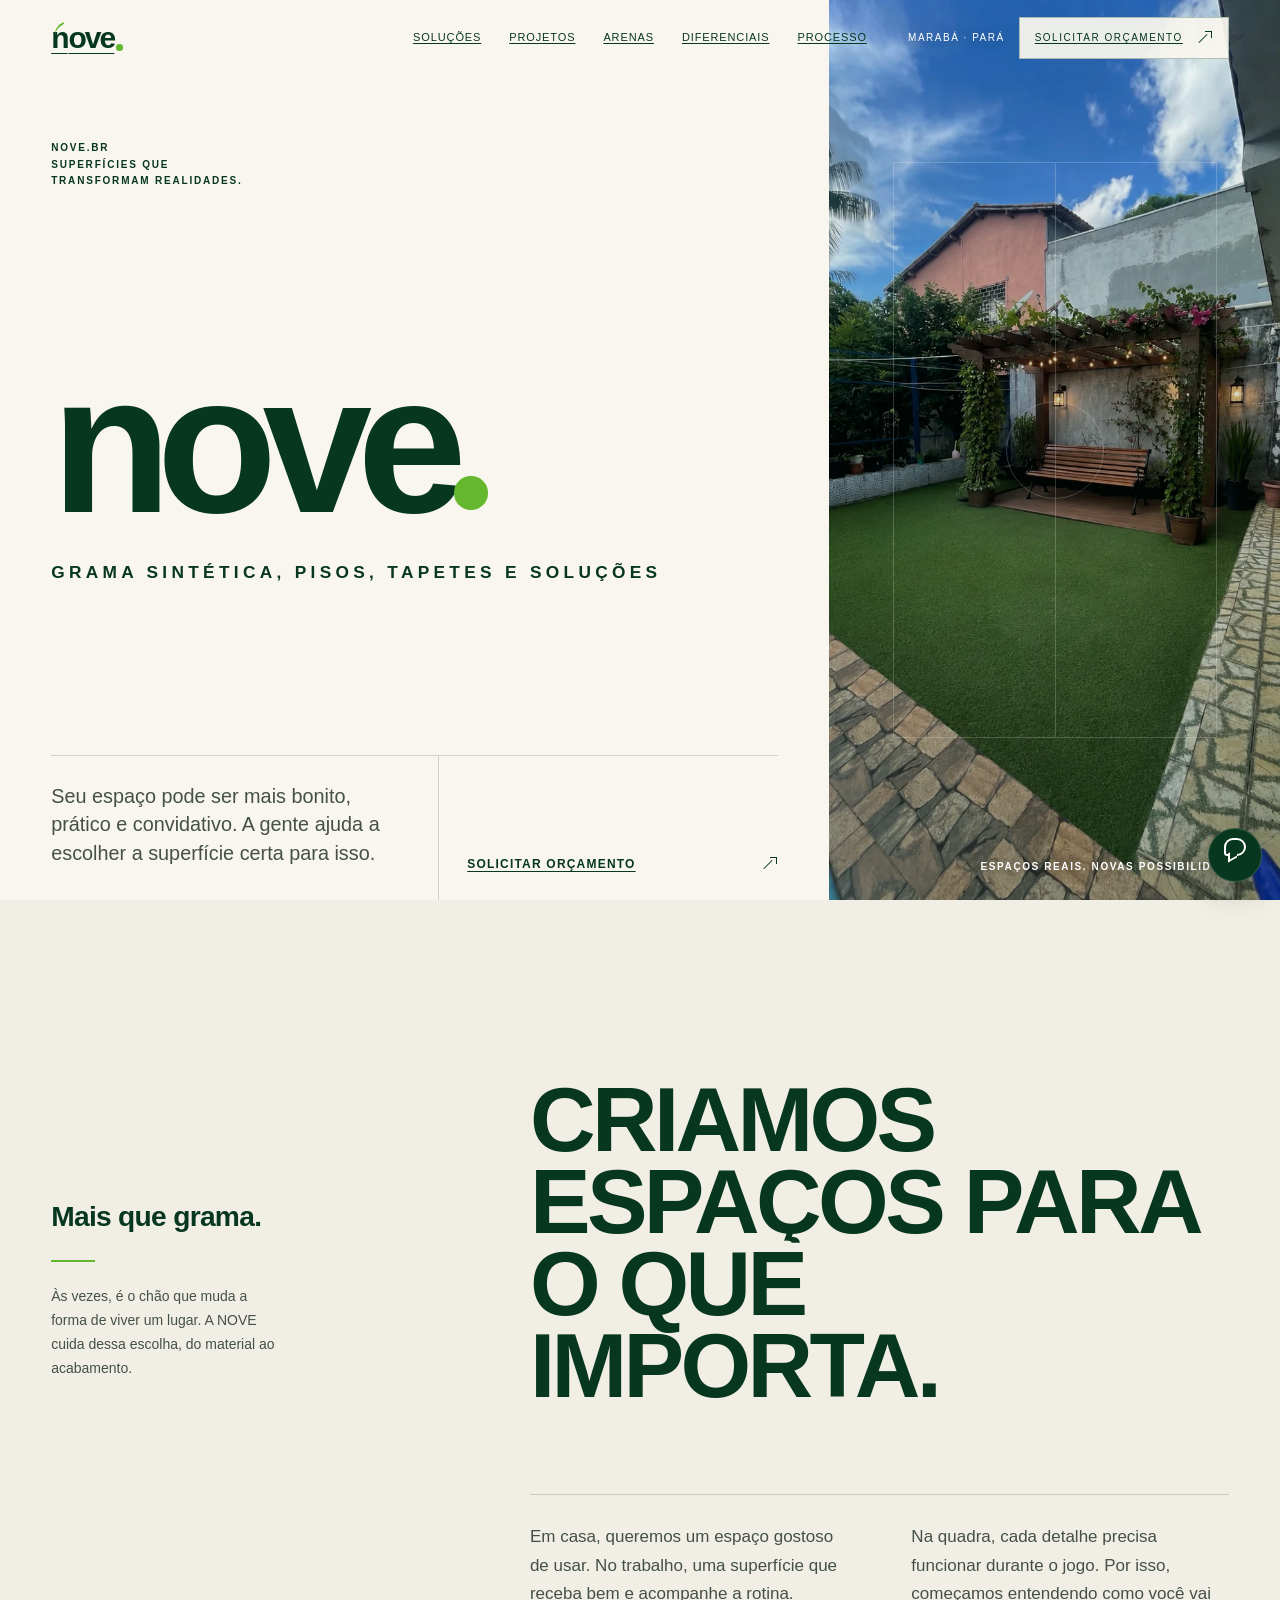
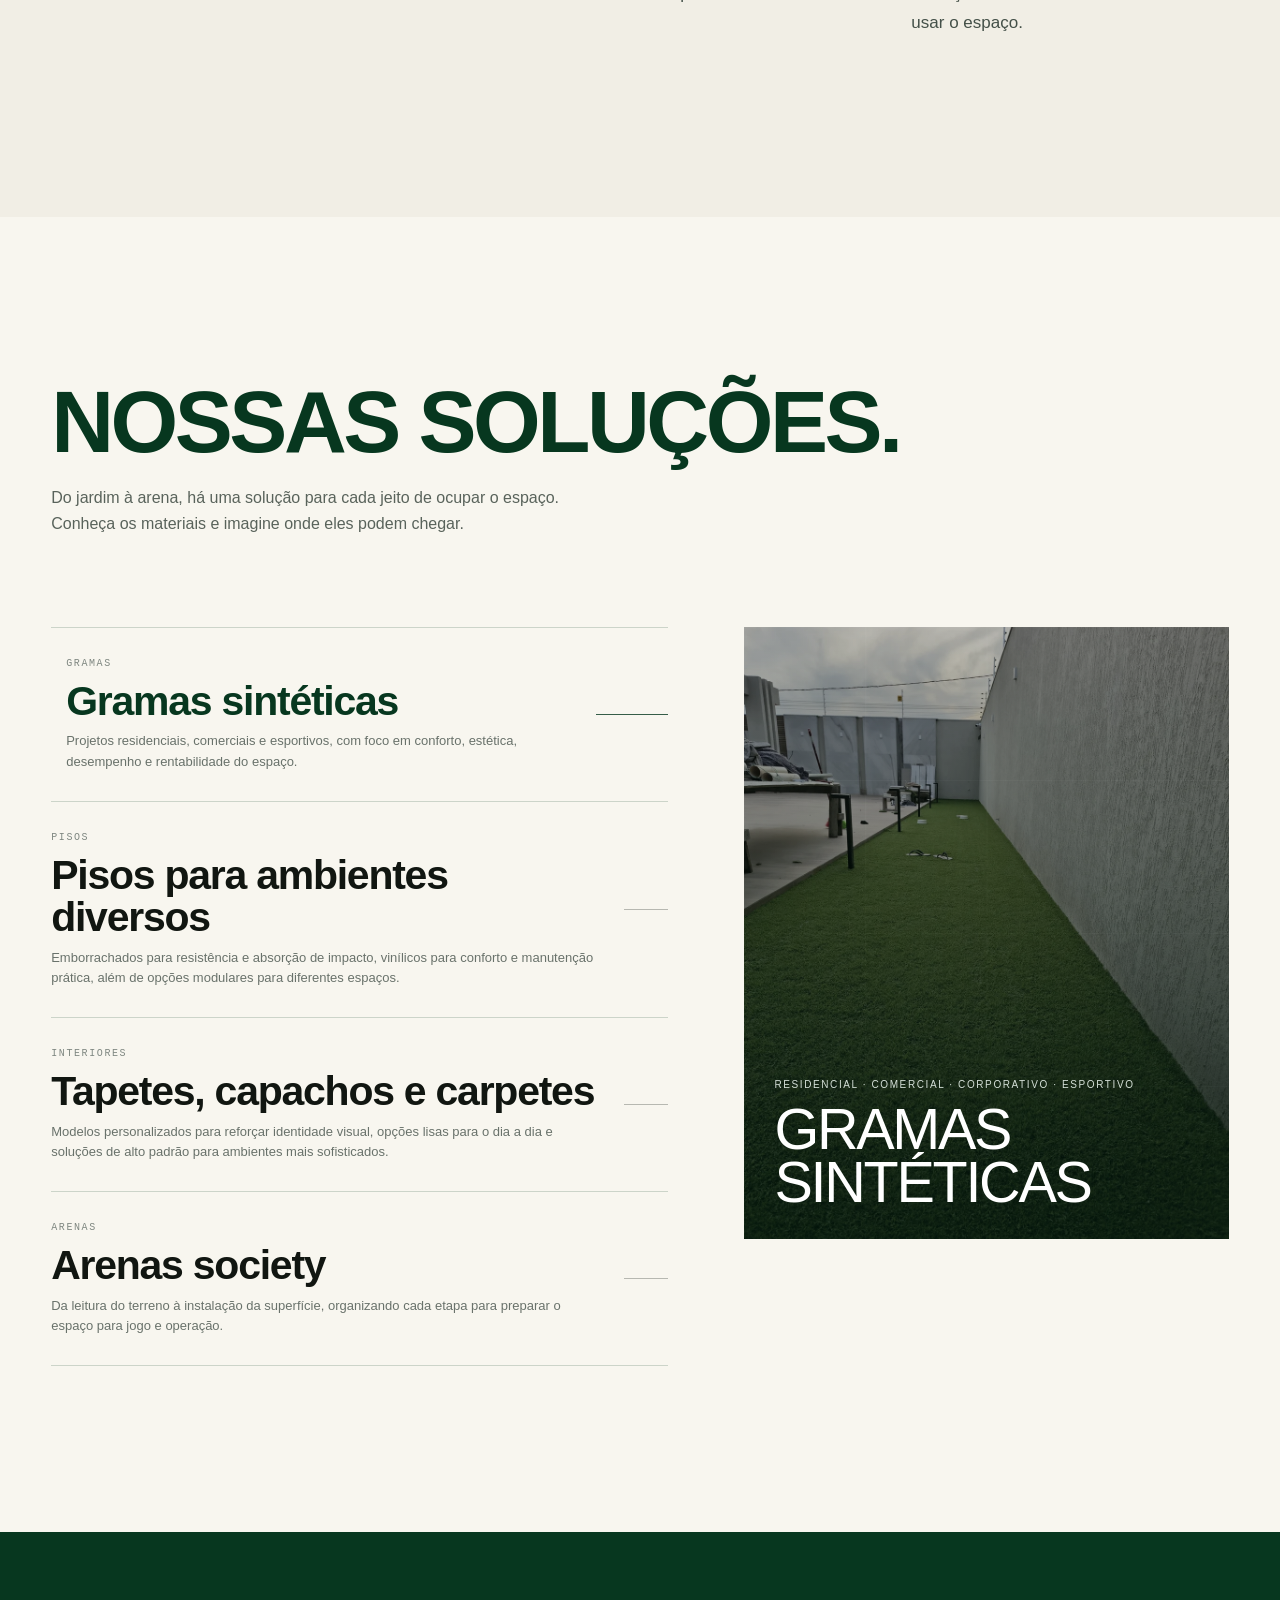
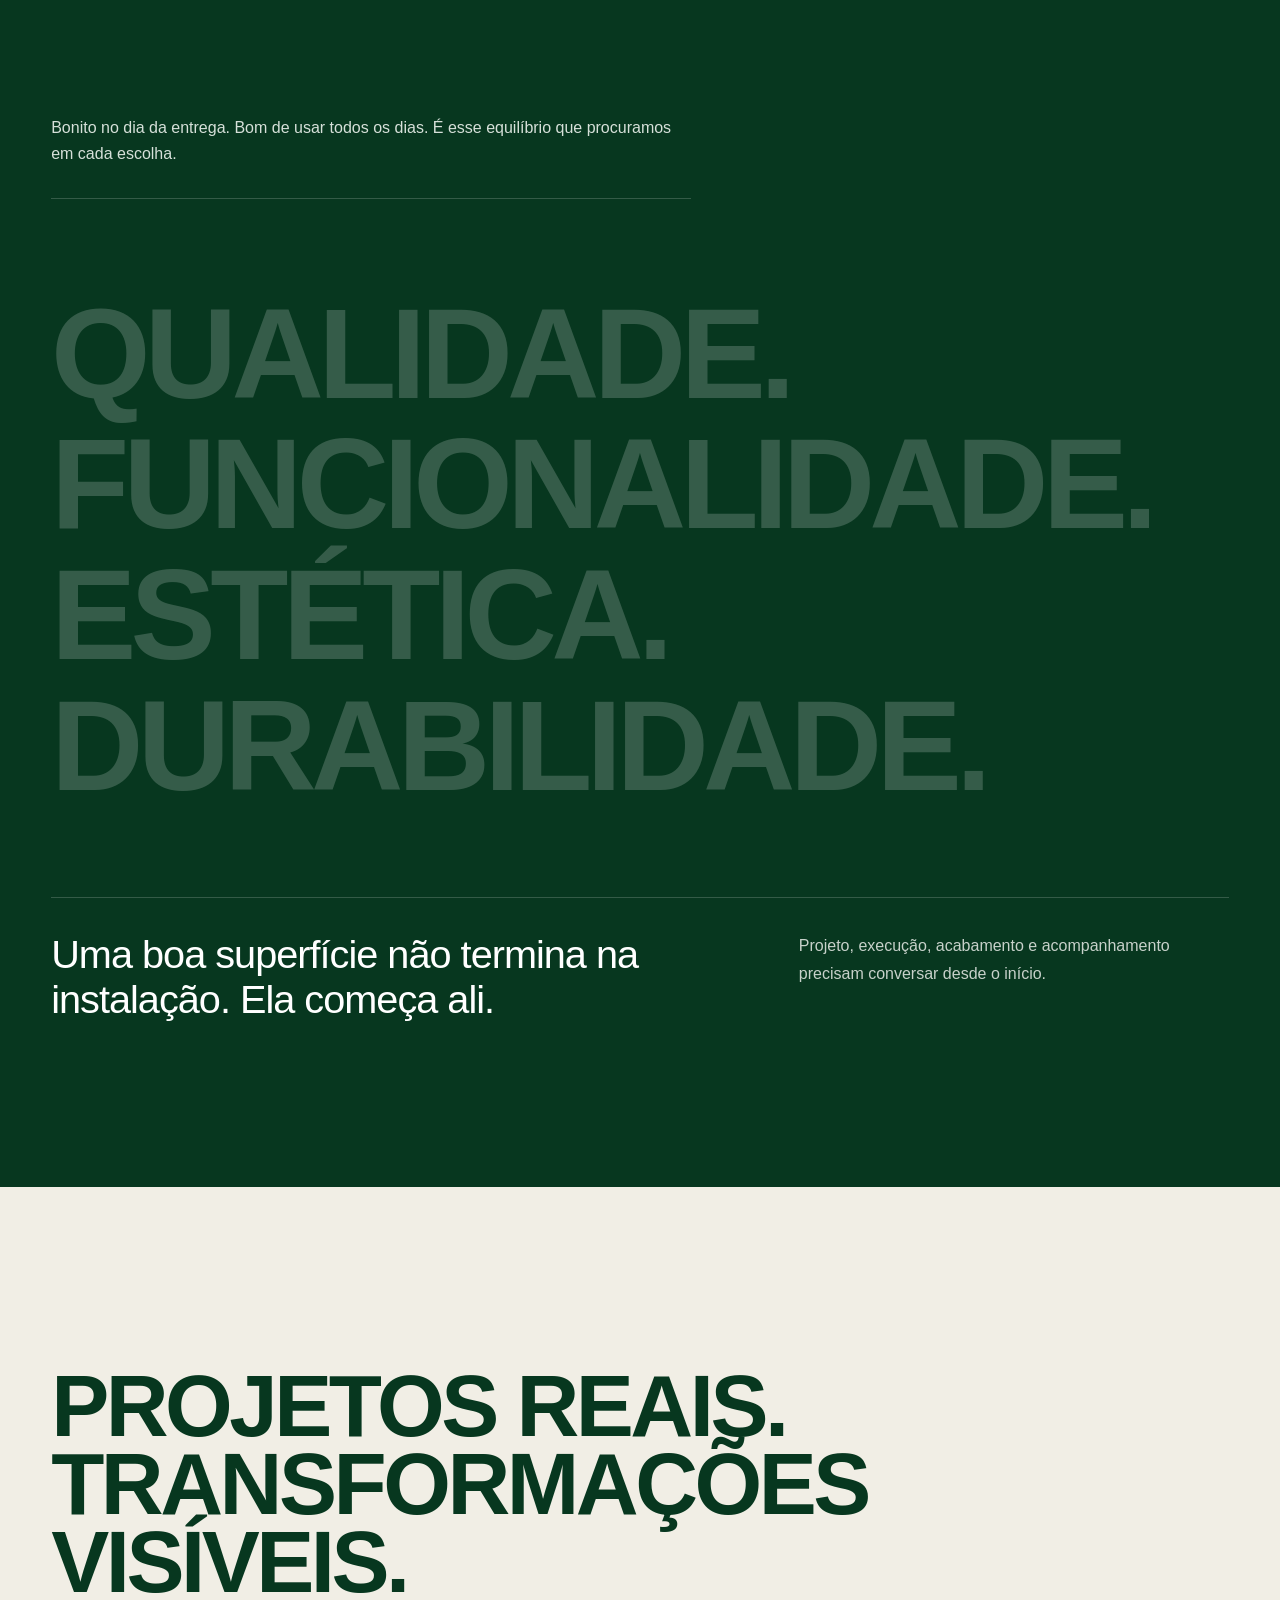
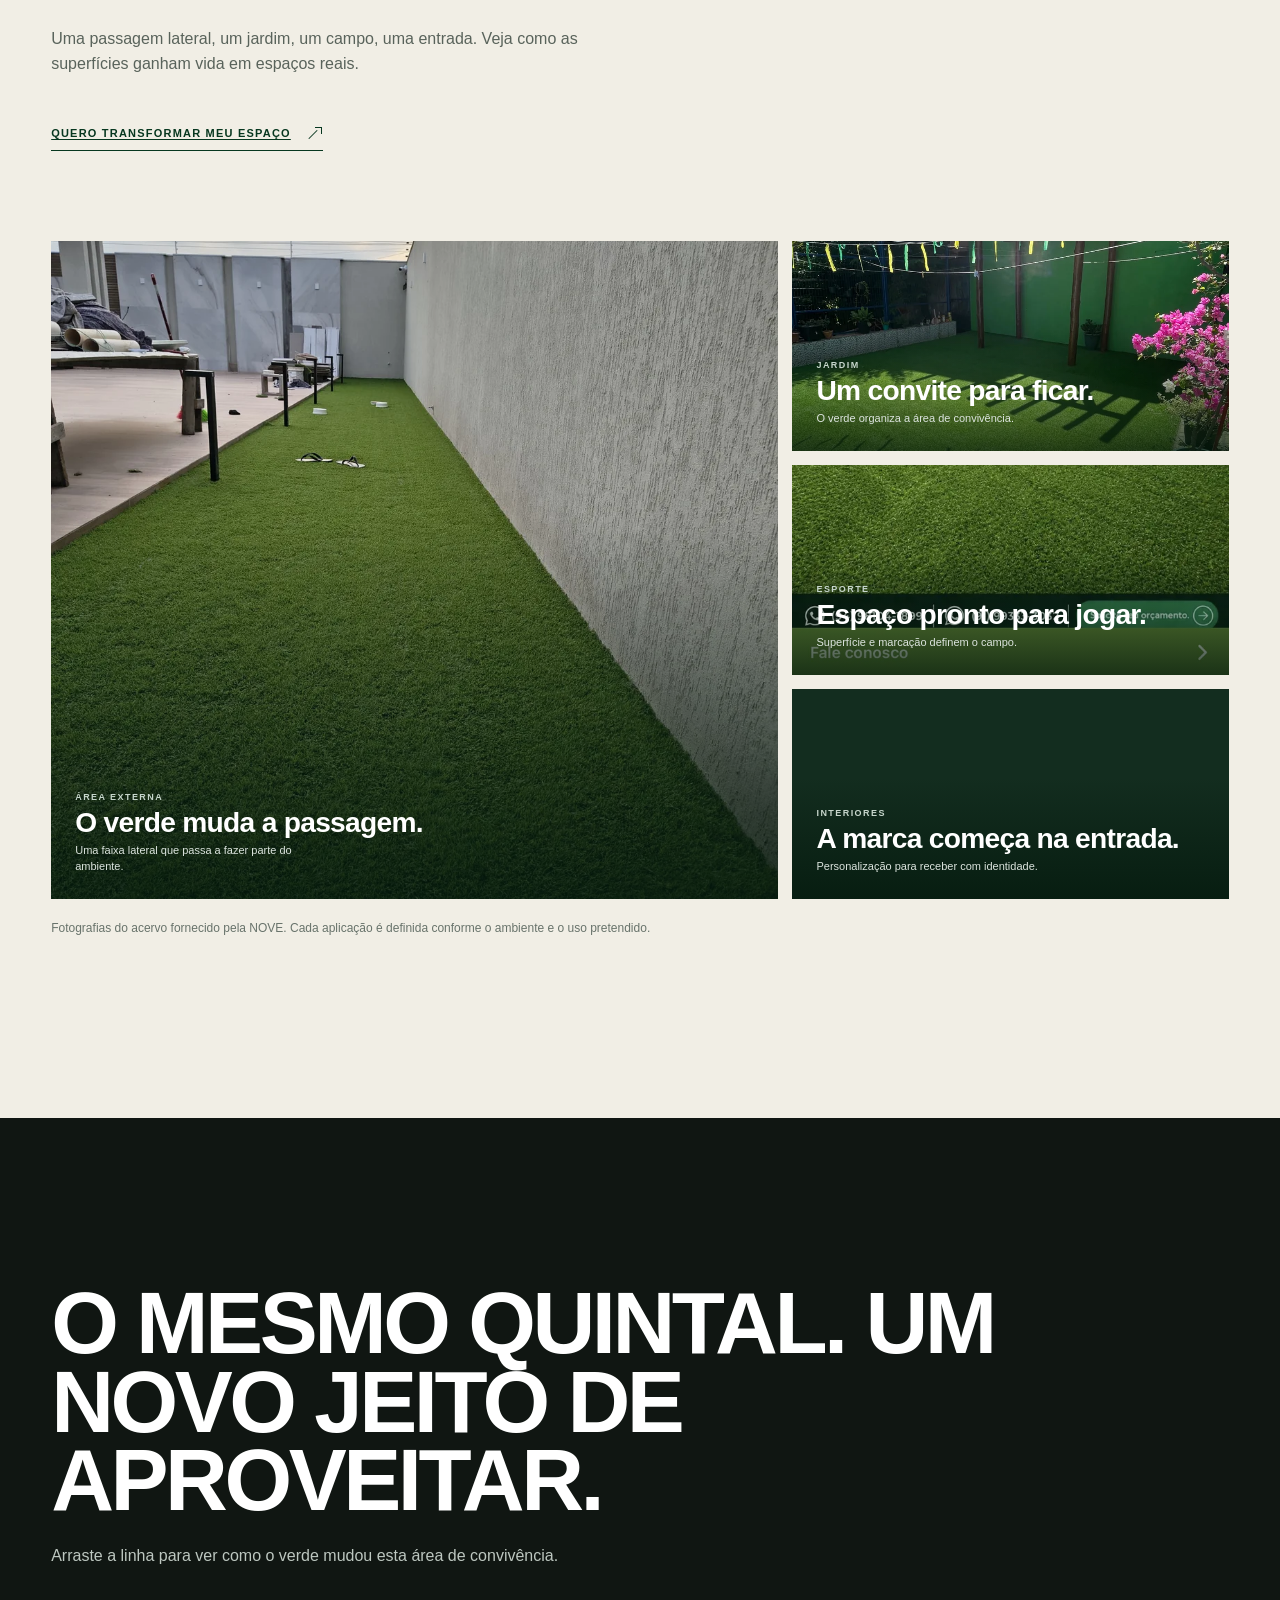
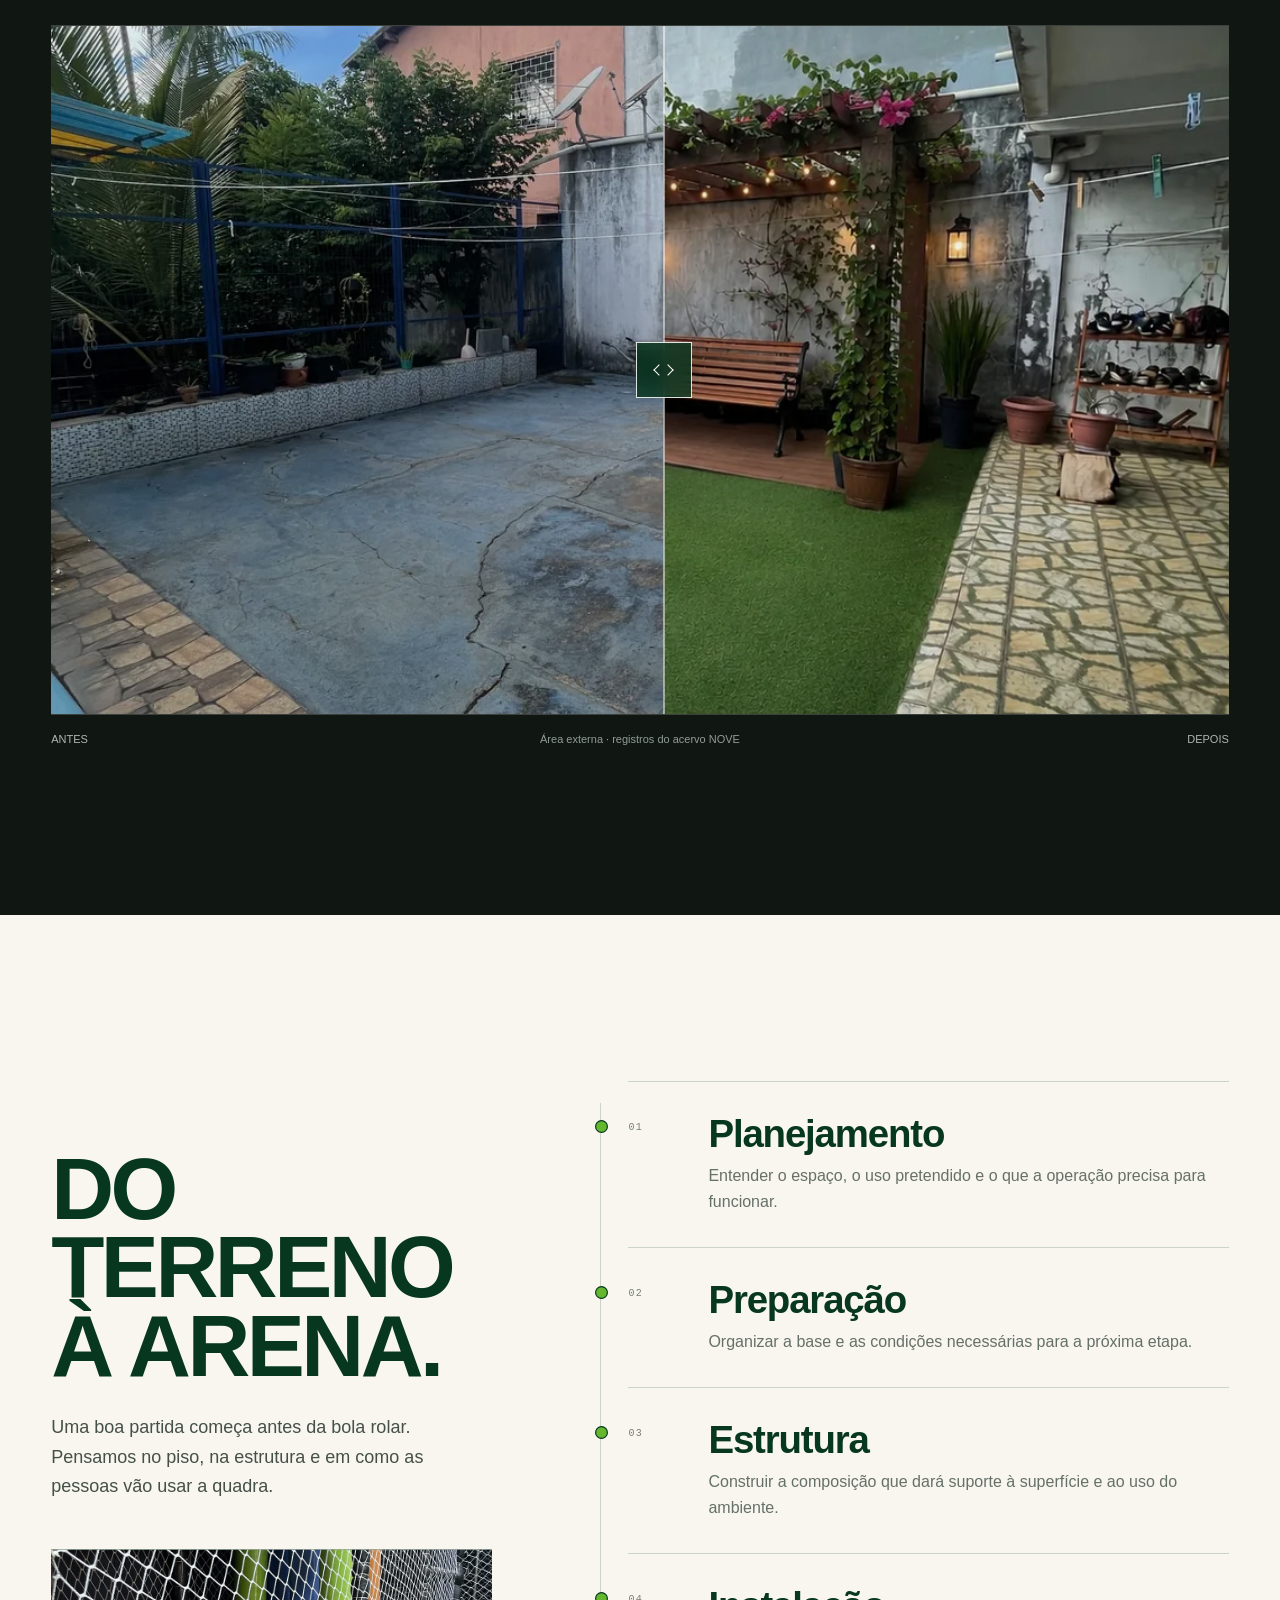
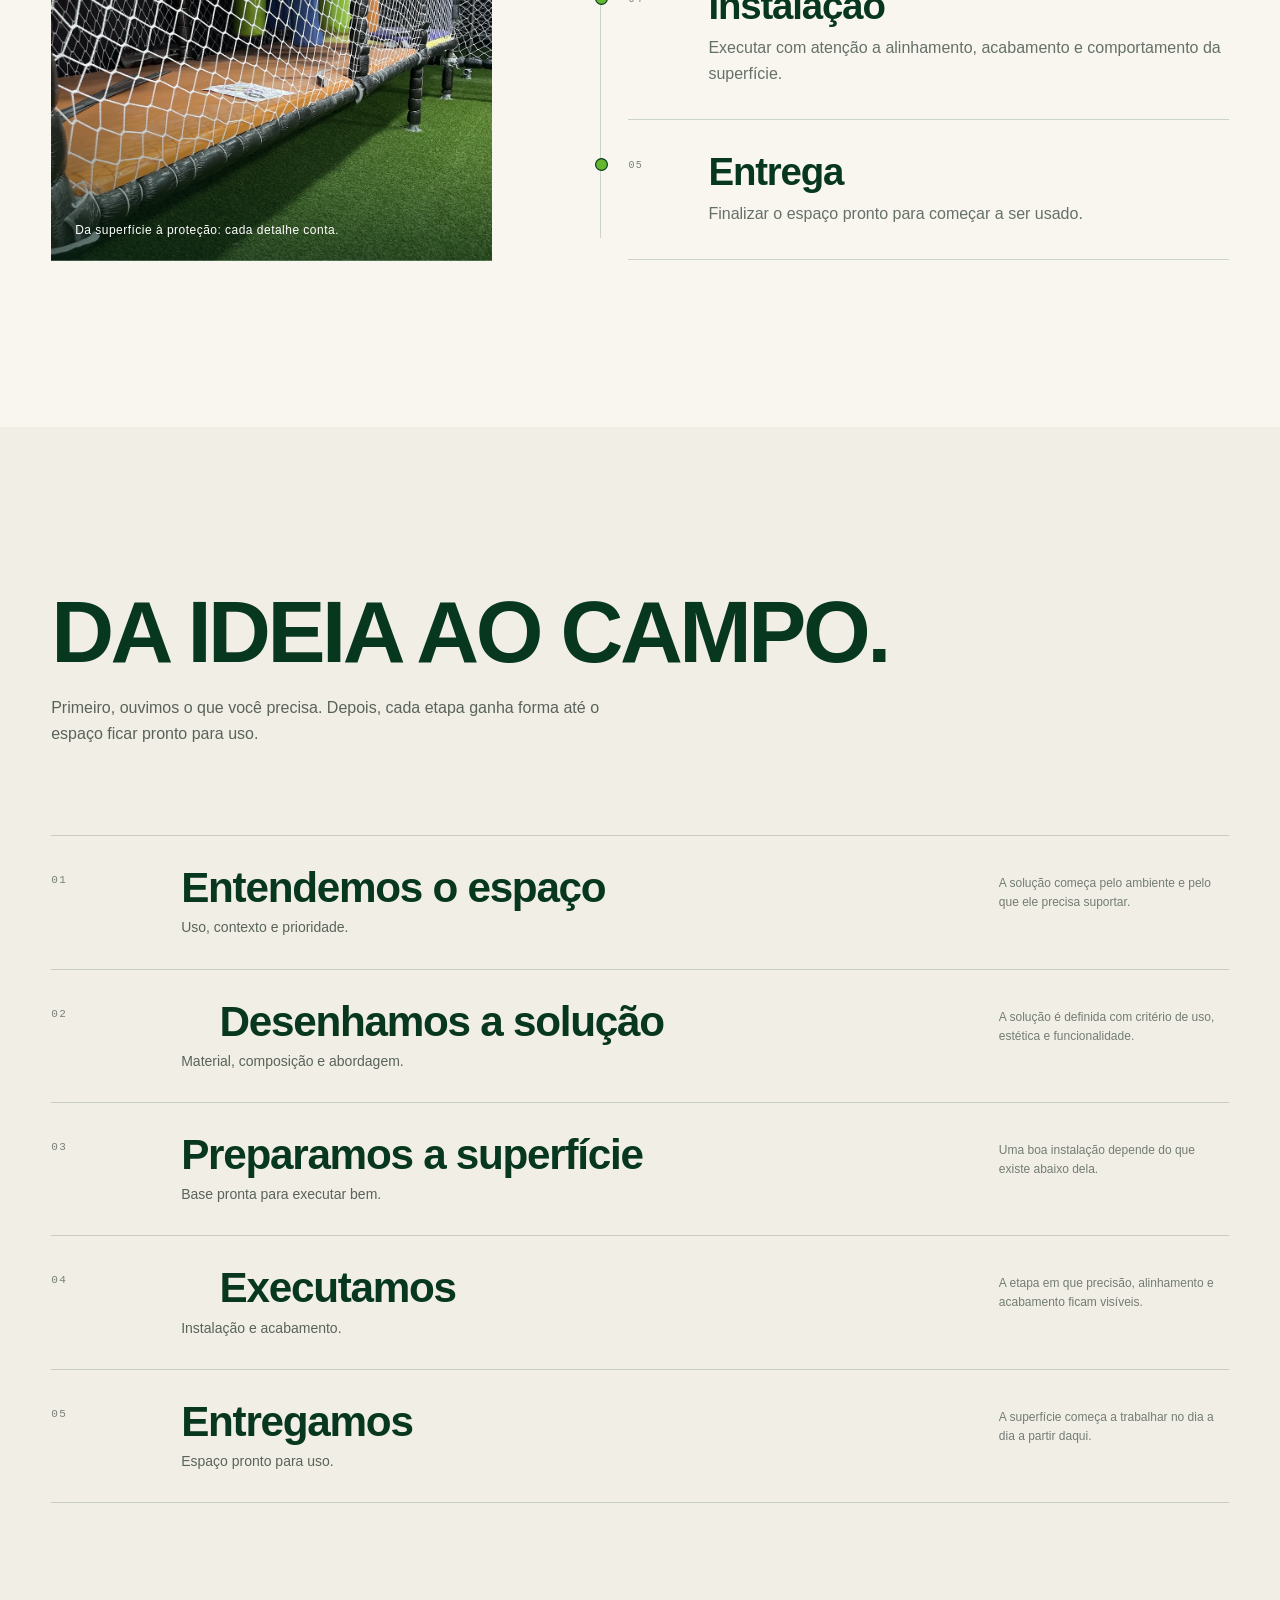
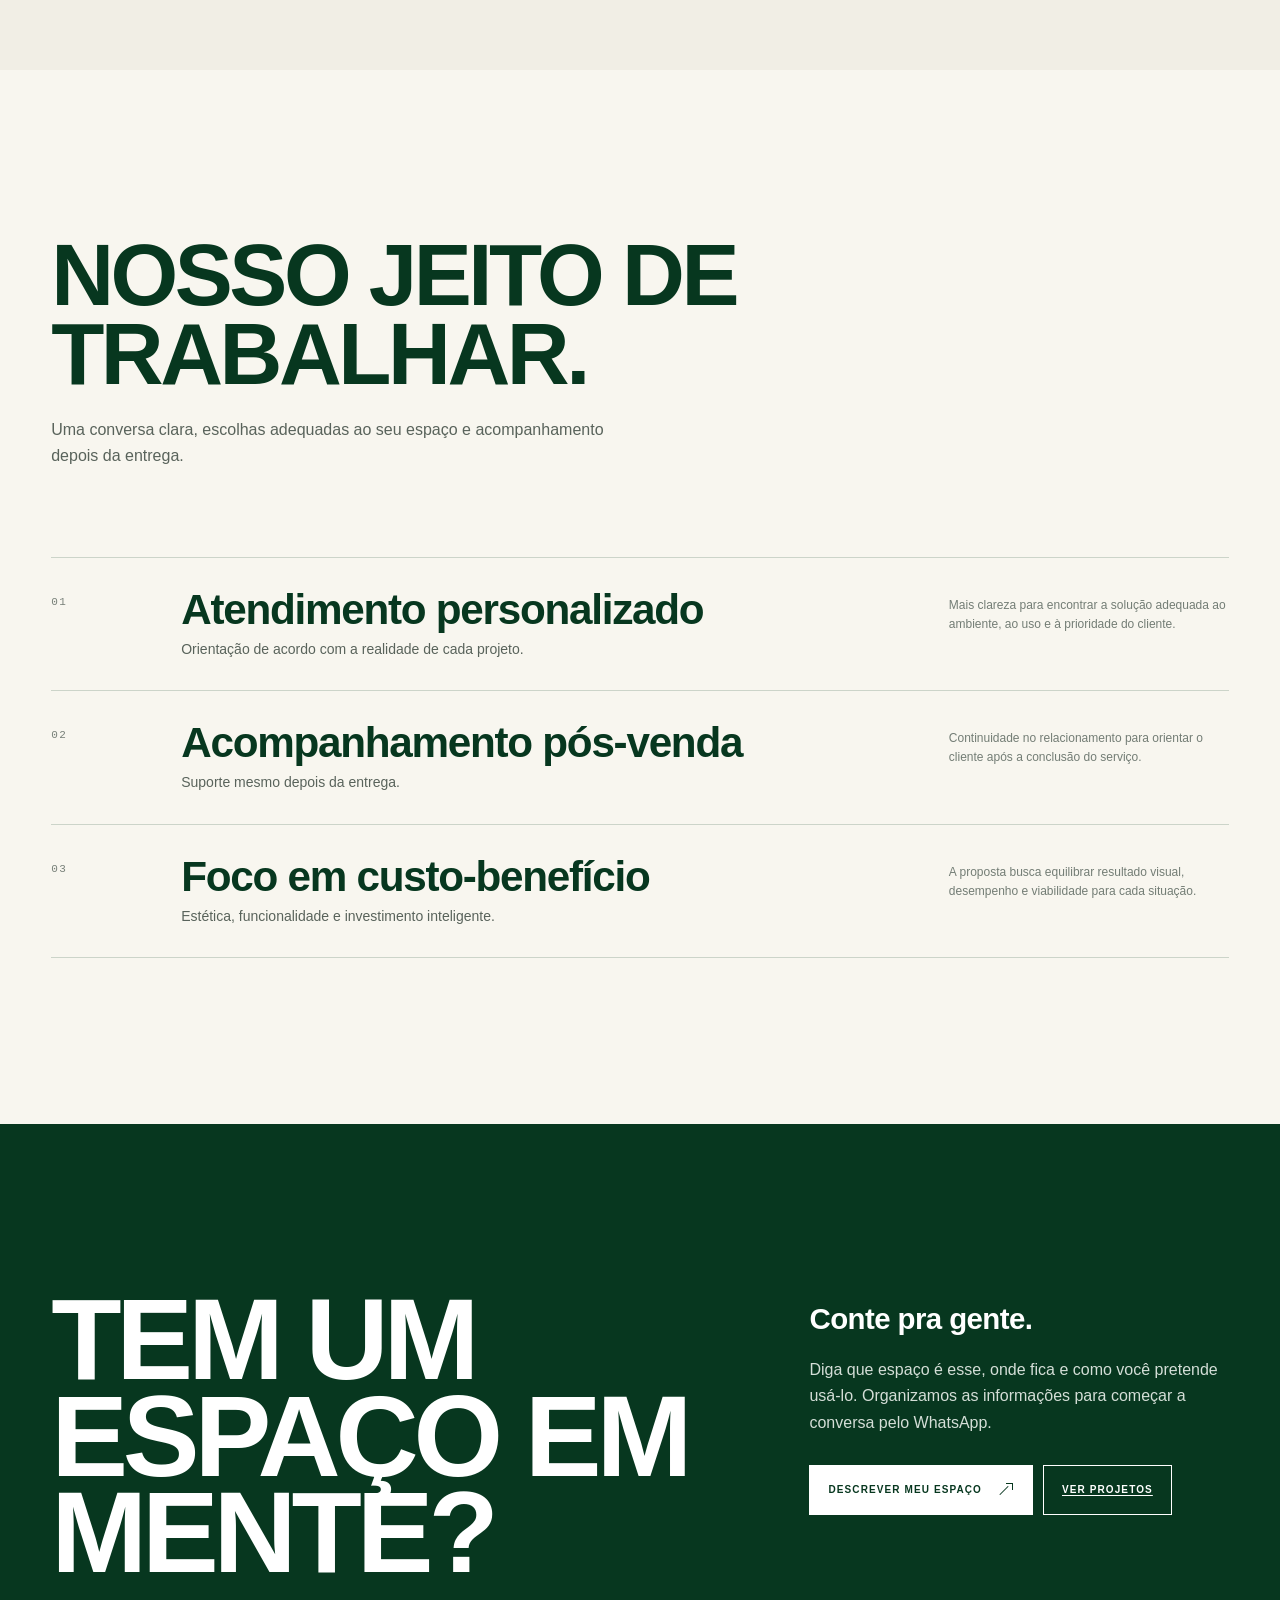
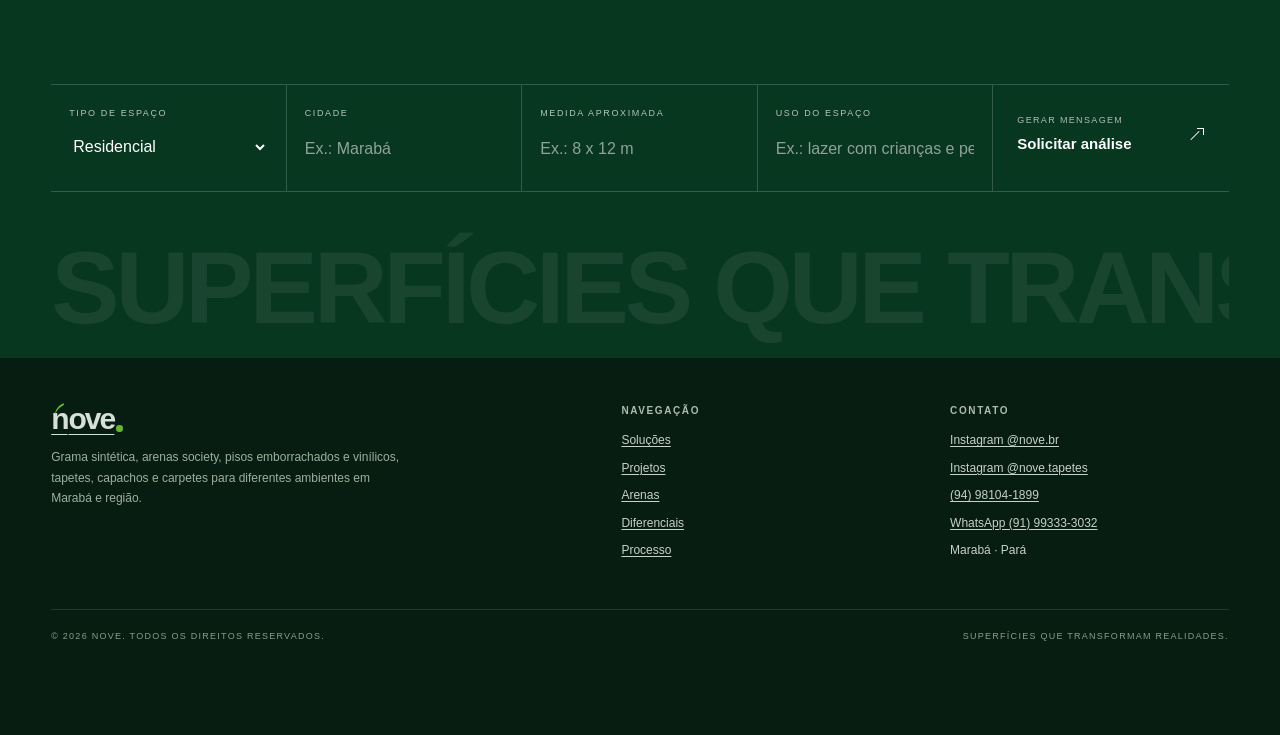
==== index.html @ 5bc2d76e "Tighten mobile NOVE signature and wordmark spacing" ====
<!doctype html>
<html lang="pt-BR">
<head>
  <meta charset="utf-8" />
  <meta name="viewport" content="width=device-width, initial-scale=1" />
  <meta name="theme-color" content="#07371f" />
  <title>NOVE | Grama Sintética, Pisos, Tapetes e Arenas em Marabá</title>
  <meta name="description" content="Grama sintética para projetos residenciais, comerciais e esportivos, pisos emborrachados e vinílicos, tapetes, capachos, carpetes e arenas society em Marabá e região." />
  <meta name="robots" content="index,follow" />
  <link rel="canonical" href="https://novawebstudios14-source.github.io/nove-site-/" />
  <link rel="icon" href="./favicon.svg" type="image/svg+xml" />
  <link rel="preload" as="image" href="assets/new/quintal-depois.webp" fetchpriority="high" />
  <meta property="og:type" content="website" />
  <meta property="og:locale" content="pt_BR" />
  <meta property="og:title" content="NOVE | Superfícies que transformam realidades" />
  <meta property="og:description" content="Grama sintética, pisos, tapetes, capachos, carpetes e arenas society para ambientes residenciais, comerciais, corporativos e esportivos." />
  <meta property="og:url" content="https://novawebstudios14-source.github.io/nove-site-/" />
  <meta property="og:image" content="https://novawebstudios14-source.github.io/nove-site-/assets/new/quintal-depois.webp" />
  <meta name="twitter:card" content="summary_large_image" />
  <link rel="stylesheet" href="styles/site-1.css" />
  <link rel="stylesheet" href="styles/site-2.css" />
  <link rel="stylesheet" href="styles/site-3.css" />
  <link rel="stylesheet" href="styles/site-4.css" />
  <link rel="stylesheet" href="styles/site-5.css" />
  <link rel="stylesheet" href="styles/site-6.css?v=mobile-brand-4" />
  <link rel="stylesheet" href="styles/site-loader.css" />
  <style>
    /* Critical mobile hero: preserve the NOVE introduction above the photograph. */
    @media (max-width:820px) {
      .site-header:not(.menu-active){background:#f8f6ef;border-bottom:1px solid rgba(7,55,31,.18)}
      .hero{display:flex;flex-direction:column}
      .hero-copy{display:contents}
      .hero-signature{display:block;order:0;margin:92px 20px 0}
      .hero-main{position:static;order:1;align-self:stretch;width:auto;height:auto;margin:0;padding:24px 20px 28px;overflow:visible;clip-path:none;white-space:normal}
      .hero-image{order:2;margin-top:0;height:72svh;min-height:460px}
      .hero-field{display:none}
      .hero-bottom{order:3;display:grid;grid-template-columns:1fr;padding:22px 20px 0;background:#f8f6ef}
    }
  </style>
  <script>document.documentElement.classList.add('has-js');</script>
</head>
<body>
<div class="site-loader" id="siteLoader" role="status" aria-label="Carregando o site da NOVE" aria-live="polite">
  <video id="siteLoaderVideo" autoplay muted playsinline preload="auto" aria-hidden="true">
    <source src="assets/nove-logo-reveal.mp4" type="video/mp4" />
  </video>
</div>
<a class="skip" href="#conteudo">Pular para o conteúdo</a>
<div class="header-sentinel" id="headerSentinel" aria-hidden="true"></div>

<header class="site-header" id="siteHeader">
  <div class="wrap header-inner">
    <a href="#inicio" class="wordmark" aria-label="NOVE, início"><span class="n">n</span>ove<span class="dot"></span></a>
    <nav class="nav-links" aria-label="Navegação principal">
      <a href="#solucoes">Soluções</a>
      <a href="#projetos">Projetos</a>
      <a href="#arenas">Arenas</a>
      <a href="#diferenciais">Diferenciais</a>
      <a href="#processo">Processo</a>
    </nav>
    <div class="header-meta">
      <span class="loc">Marabá · Pará</span>
      <a class="header-quote" href="#contato">Solicitar orçamento <span class="arrow-mark" aria-hidden="true"></span></a>
    </div>
    <button class="menu-btn" id="menuBtn" aria-label="Abrir menu" aria-expanded="false" aria-controls="mobileMenu"><span></span></button>
  </div>
</header>

<div class="mobile-menu" id="mobileMenu" aria-hidden="true">
  <nav aria-label="Navegação mobile">
    <a href="#solucoes">Soluções</a>
    <a href="#projetos">Projetos</a>
    <a href="#arenas">Arenas</a>
    <a href="#diferenciais">Diferenciais</a>
    <a href="#processo">Processo</a>
    <a href="#contato">Orçamento</a>
  </nav>
  <div class="mobile-meta"><span>NOVE.BR</span><span>Marabá · PA</span></div>
</div>

<main id="conteudo">
  <section class="hero" id="inicio" aria-labelledby="heroTitle">
    <div class="hero-copy">
      <div class="hero-signature caps">NOVE.BR<br>Superfícies que transformam realidades.</div>
      <div class="hero-main">
        <h1 class="hero-brand" id="heroTitle" aria-label="Nove">nove<span class="dot"></span></h1>
        <div class="hero-subbrand">Grama sintética, pisos, tapetes e soluções</div>
      </div>
      <div class="hero-bottom">
        <div class="hero-statement">Seu espaço pode ser mais bonito, prático e convidativo. A gente ajuda a escolher a superfície certa para isso.</div>
        <a class="hero-cta" href="#contato"><strong>Solicitar orçamento</strong><span class="arrow-mark" aria-hidden="true"></span></a>
      </div>
    </div>
    <div class="hero-image" aria-label="Área externa com grama sintética">
      <img src="assets/new/quintal-depois.webp" alt="Área externa com grama sintética, pergolado e banco" width="1050" height="1400" fetchpriority="high" decoding="async" />
      <div class="hero-field" aria-hidden="true"></div>
      <span class="hero-photo-note">Espaços reais. Novas possibilidades.</span>
    </div>
  </section>

  <section class="intro" id="sobre" aria-labelledby="introTitle">
    <div class="wrap intro-grid">
      <aside class="intro-aside">
        <h2>Mais que grama.</h2>
        <div class="rule" aria-hidden="true"></div>
        <p>Às vezes, é o chão que muda a forma de viver um lugar. A NOVE cuida dessa escolha, do material ao acabamento.</p>
      </aside>
      <div>
        <h2 class="intro-title" id="introTitle"><span>CRIAMOS</span><span>ESPAÇOS PARA</span><span>O QUE IMPORTA.</span></h2>
        <div class="intro-body">
          <p>Em casa, queremos um espaço gostoso de usar. No trabalho, uma superfície que receba bem e acompanhe a rotina.</p>
          <p>Na quadra, cada detalhe precisa funcionar durante o jogo. Por isso, começamos entendendo como você vai usar o espaço.</p>
        </div>
      </div>
    </div>
  </section>

  <section class="solutions" id="solucoes" aria-labelledby="solucoesTitle">
    <div class="wrap">
      <div class="solutions-header">
        <h2 class="display" id="solucoesTitle">NOSSAS SOLUÇÕES.</h2>
        <p class="section-intro">Do jardim à arena, há uma solução para cada jeito de ocupar o espaço. Conheça os materiais e imagine onde eles podem chegar.</p>
      </div>

      <div class="solutions-shell">
        <div class="solutions-list" role="tablist" aria-label="Soluções NOVE" aria-orientation="vertical">
          <button class="solution-row" role="tab" id="tab-grama" aria-selected="true" aria-controls="solutionPanel" data-title="GRAMAS SINTÉTICAS" data-label="Residencial · comercial · corporativo · esportivo" data-src="assets/new/corredor-final.webp" data-alt="Corredor residencial com grama sintética instalada">
            <span><span class="index mono">GRAMAS</span><h3>Gramas sintéticas</h3><p>Projetos residenciais, comerciais e esportivos, com foco em conforto, estética, desempenho e rentabilidade do espaço.</p></span><span class="row-line" aria-hidden="true"></span>
          </button>
          <button class="solution-row" role="tab" id="tab-pisos" aria-selected="false" aria-controls="solutionPanel" data-title="PISOS PARA AMBIENTES DIVERSOS" data-label="Emborrachados · vinílicos · modulares" data-src="assets/new/piso-colorido.webp" data-alt="Piso modular colorido com composição de letras">
            <span><span class="index mono">PISOS</span><h3>Pisos para ambientes diversos</h3><p>Emborrachados para resistência e absorção de impacto, vinílicos para conforto e manutenção prática, além de opções modulares para diferentes espaços.</p></span><span class="row-line" aria-hidden="true"></span>
          </button>
          <button class="solution-row" role="tab" id="tab-tapetes" aria-selected="false" aria-controls="solutionPanel" data-title="TAPETES, CAPACHOS E CARPETES" data-label="Personalizados · lisos · alto padrão" data-src="assets/new/tapete-personalizado.webp" data-alt="Tapete personalizado roxo com marca aplicada">
            <span><span class="index mono">INTERIORES</span><h3>Tapetes, capachos e carpetes</h3><p>Modelos personalizados para reforçar identidade visual, opções lisas para o dia a dia e soluções de alto padrão para ambientes mais sofisticados.</p></span><span class="row-line" aria-hidden="true"></span>
          </button>
          <button class="solution-row" role="tab" id="tab-arena" aria-selected="false" aria-controls="solutionPanel" data-title="ARENAS SOCIETY" data-label="Planejamento · preparação · estrutura · instalação" data-src="assets/new/quadra-final.webp" data-alt="Campo society com grama sintética e linhas brancas">
            <span><span class="index mono">ARENAS</span><h3>Arenas society</h3><p>Da leitura do terreno à instalação da superfície, organizando cada etapa para preparar o espaço para jogo e operação.</p></span><span class="row-line" aria-hidden="true"></span>
          </button>
        </div>

        <div class="solution-visual" id="solutionPanel" role="tabpanel" aria-labelledby="tab-grama">
          <img id="svImage" src="assets/new/corredor-final.webp" alt="Corredor residencial com grama sintética instalada" width="1050" height="1400" loading="lazy" decoding="async" />
          <div class="sv-grid" aria-hidden="true"></div>
          <div class="sv-content"><div class="sv-label" id="svLabel">Residencial · comercial · corporativo · esportivo</div><div class="sv-title" id="svTitle">GRAMAS SINTÉTICAS</div></div>
        </div>
      </div>
    </div>
  </section>

  <section class="manifesto" aria-label="Princípios da NOVE">
    <div class="wrap">
      <p class="manifesto-intro">Bonito no dia da entrega. Bom de usar todos os dias. É esse equilíbrio que procuramos em cada escolha.</p>
      <div class="manifesto-word">QUALIDADE.</div>
      <div class="manifesto-word">FUNCIONALIDADE.</div>
      <div class="manifesto-word">ESTÉTICA.</div>
      <div class="manifesto-word">DURABILIDADE.</div>
      <div class="manifesto-end"><div class="manifesto-quote">Uma boa superfície não termina na instalação. Ela começa ali.</div><p>Projeto, execução, acabamento e acompanhamento precisam conversar desde o início.</p></div>
    </div>
  </section>

  <section class="projects" id="projetos" aria-labelledby="projetosTitle">
    <div class="wrap">
      <div class="projects-header">
        <h2 class="display" id="projetosTitle">PROJETOS REAIS. TRANSFORMAÇÕES VISÍVEIS.</h2>
        <p class="section-intro">Uma passagem lateral, um jardim, um campo, uma entrada. Veja como as superfícies ganham vida em espaços reais.</p>
        <a class="project-action" href="#contato">Quero transformar meu espaço <span class="arrow-mark" aria-hidden="true"></span></a>
      </div>

      <div class="projects-stage real-projects" aria-label="Projetos reais executados pela NOVE">
        <figure class="project-media project-card main">
          <img src="assets/new/corredor-final.webp" alt="Corredor residencial com grama sintética ao lado de piso claro" width="1050" height="1400" loading="lazy" decoding="async">
          <figcaption class="project-caption"><span>Área externa</span><strong>O verde muda a passagem.</strong><small>Uma faixa lateral que passa a fazer parte do ambiente.</small></figcaption>
        </figure>
        <figure class="project-media project-card">
          <img src="assets/new/jardim-pergolado.webp" alt="Jardim com grama sintética, flores e sombra de pergolado" width="787" height="1400" loading="lazy" decoding="async">
          <figcaption class="project-caption"><span>Jardim</span><strong>Um convite para ficar.</strong><small>O verde organiza a área de convivência.</small></figcaption>
        </figure>
        <figure class="project-media project-card">
          <img src="assets/new/quadra-final.webp" alt="Campo society com grama sintética e marcação branca" width="647" height="1400" loading="lazy" decoding="async">
          <figcaption class="project-caption"><span>Esporte</span><strong>Espaço pronto para jogar.</strong><small>Superfície e marcação definem o campo.</small></figcaption>
        </figure>
        <figure class="project-media project-card">
          <img src="assets/new/tapete-personalizado.webp" alt="Tapete roxo personalizado com marca aplicada" width="1800" height="1350" loading="lazy" decoding="async">
          <figcaption class="project-caption"><span>Interiores</span><strong>A marca começa na entrada.</strong><small>Personalização para receber com identidade.</small></figcaption>
        </figure>
      </div>
      <p class="projects-proof">Fotografias do acervo fornecido pela NOVE. Cada aplicação é definida conforme o ambiente e o uso pretendido.</p>
    </div>
  </section>

  <section class="compare" aria-labelledby="compareTitle">
    <div class="wrap">
      <div class="compare-header"><h2 class="display light" id="compareTitle">O MESMO QUINTAL. UM NOVO JEITO DE APROVEITAR.</h2><p class="section-intro">Arraste a linha para ver como o verde mudou esta área de convivência.</p></div>
      <div class="compare-box" id="compareBox" role="slider" aria-label="Comparar antes e depois de projeto real da NOVE" aria-valuemin="0" aria-valuemax="100" aria-valuenow="52" aria-valuetext="52 por cento do resultado revelado" tabindex="0">
        <div class="surface-base"></div>
        <div class="surface-after" id="surfaceAfter"></div>
        <div class="compare-overlay"></div>
        <div class="compare-line" id="compareLine"></div>
        <div class="compare-handle" id="compareHandle"><span class="handle-grip" aria-hidden="true"></span></div>
      </div>
      <div class="compare-meta"><span>ANTES</span><span class="note">Área externa · registros do acervo NOVE</span><span class="right">DEPOIS</span></div>
    </div>
  </section>

  <section class="arena" id="arenas" aria-labelledby="arenaTitle">
    <div class="wrap arena-layout">
      <div class="arena-sticky"><h2 class="display" id="arenaTitle">DO TERRENO À ARENA.</h2><p>Uma boa partida começa antes da bola rolar. Pensamos no piso, na estrutura e em como as pessoas vão usar a quadra.</p><figure class="arena-photo"><img src="assets/new/quadra-protecao.webp" alt="Detalhe de quadra com grama sintética e rede de proteção" width="1050" height="1400" loading="lazy" decoding="async"><figcaption>Da superfície à proteção: cada detalhe conta.</figcaption></figure></div>
      <div class="arena-steps" aria-label="Etapas para implantação de uma arena society">
        <article class="arena-step"><div class="num mono">01</div><div><h3>Planejamento</h3><p>Entender o espaço, o uso pretendido e o que a operação precisa para funcionar.</p></div></article>
        <article class="arena-step"><div class="num mono">02</div><div><h3>Preparação</h3><p>Organizar a base e as condições necessárias para a próxima etapa.</p></div></article>
        <article class="arena-step"><div class="num mono">03</div><div><h3>Estrutura</h3><p>Construir a composição que dará suporte à superfície e ao uso do ambiente.</p></div></article>
        <article class="arena-step"><div class="num mono">04</div><div><h3>Instalação</h3><p>Executar com atenção a alinhamento, acabamento e comportamento da superfície.</p></div></article>
        <article class="arena-step"><div class="num mono">05</div><div><h3>Entrega</h3><p>Finalizar o espaço pronto para começar a ser usado.</p></div></article>
      </div>
    </div>
  </section>

  <section class="process" id="processo" aria-labelledby="processTitle">
    <div class="wrap">
      <div class="process-header"><h2 class="display" id="processTitle">DA IDEIA AO CAMPO.</h2><p class="section-intro">Primeiro, ouvimos o que você precisa. Depois, cada etapa ganha forma até o espaço ficar pronto para uso.</p></div>
      <div class="process-list">
        <article class="process-step"><div class="n mono">01</div><div><h3>Entendemos o espaço</h3><p>Uso, contexto e prioridade.</p></div><div class="result">A solução começa pelo ambiente e pelo que ele precisa suportar.</div></article>
        <article class="process-step"><div class="n mono">02</div><div><h3>Desenhamos a solução</h3><p>Material, composição e abordagem.</p></div><div class="result">A solução é definida com critério de uso, estética e funcionalidade.</div></article>
        <article class="process-step"><div class="n mono">03</div><div><h3>Preparamos a superfície</h3><p>Base pronta para executar bem.</p></div><div class="result">Uma boa instalação depende do que existe abaixo dela.</div></article>
        <article class="process-step"><div class="n mono">04</div><div><h3>Executamos</h3><p>Instalação e acabamento.</p></div><div class="result">A etapa em que precisão, alinhamento e acabamento ficam visíveis.</div></article>
        <article class="process-step"><div class="n mono">05</div><div><h3>Entregamos</h3><p>Espaço pronto para uso.</p></div><div class="result">A superfície começa a trabalhar no dia a dia a partir daqui.</div></article>
      </div>
    </div>
  </section>

  <section class="process differentials" id="diferenciais" aria-labelledby="diferenciaisTitle">
    <div class="wrap">
      <div class="process-header"><h2 class="display" id="diferenciaisTitle">NOSSO JEITO DE TRABALHAR.</h2><p class="section-intro">Uma conversa clara, escolhas adequadas ao seu espaço e acompanhamento depois da entrega.</p></div>
      <div class="process-list">
        <article class="process-step"><div class="n mono">01</div><div><h3>Atendimento personalizado</h3><p>Orientação de acordo com a realidade de cada projeto.</p></div><div class="result">Mais clareza para encontrar a solução adequada ao ambiente, ao uso e à prioridade do cliente.</div></article>
        <article class="process-step"><div class="n mono">02</div><div><h3>Acompanhamento pós-venda</h3><p>Suporte mesmo depois da entrega.</p></div><div class="result">Continuidade no relacionamento para orientar o cliente após a conclusão do serviço.</div></article>
        <article class="process-step"><div class="n mono">03</div><div><h3>Foco em custo-benefício</h3><p>Estética, funcionalidade e investimento inteligente.</p></div><div class="result">A proposta busca equilibrar resultado visual, desempenho e viabilidade para cada situação.</div></article>
      </div>
    </div>
  </section>

  <section class="contact" id="contato" aria-labelledby="contactTitle">
    <div class="wrap">
      <div class="contact-top"><h2 id="contactTitle">TEM UM ESPAÇO EM MENTE?</h2><div class="contact-side"><h3>Conte pra gente.</h3><p>Diga que espaço é esse, onde fica e como você pretende usá-lo. Organizamos as informações para começar a conversa pelo WhatsApp.</p><div class="contact-actions"><button class="btn light" type="button" id="focusBrief">Descrever meu espaço <span class="arrow-mark" aria-hidden="true"></span></button><a class="btn ghost" href="#projetos">Ver projetos</a></div></div></div>

      <form class="brief-form" id="briefForm" novalidate>
        <div class="field"><label for="tipo">Tipo de espaço</label><select id="tipo" name="tipo"><option>Residencial</option><option>Comercial</option><option>Corporativo</option><option>Esportivo</option><option>Arena society</option><option>Outro</option></select></div>
        <div class="field"><label for="cidade">Cidade</label><input id="cidade" name="cidade" placeholder="Ex.: Marabá" autocomplete="address-level2" /></div>
        <div class="field"><label for="medida">Medida aproximada</label><input id="medida" name="medida" placeholder="Ex.: 8 x 12 m" inputmode="text" /></div>
        <div class="field"><button class="brief-submit" type="submit"><span><small>Gerar mensagem</small><strong>Solicitar análise</strong></span><span class="arrow-mark" aria-hidden="true"></span></button></div>
      </form>
      <p class="contact-status" id="contactStatus" role="status" aria-live="polite"></p>
      <div class="contact-signoff" aria-hidden="true"><div>SUPERFÍCIES QUE TRANSFORMAM REALIDADES. · NOVE. ·</div></div>
    </div>
  </section>
</main>

<footer id="siteFooter">
  <div class="wrap">
    <div class="footer-grid">
      <div class="footer-brand"><a href="#inicio" class="wordmark" aria-label="NOVE, início"><span class="n">n</span>ove<span class="dot"></span></a><p>Grama sintética, arenas society, pisos emborrachados e vinílicos, tapetes, capachos e carpetes para diferentes ambientes em Marabá e região.</p></div>
      <div class="footer-col"><h3>Navegação</h3><a href="#solucoes">Soluções</a><a href="#projetos">Projetos</a><a href="#arenas">Arenas</a><a href="#diferenciais">Diferenciais</a><a href="#processo">Processo</a></div>
      <div class="footer-col"><h3>Contato</h3><a href="https://instagram.com/nove.br" target="_blank" rel="noopener">Instagram @nove.br</a><a href="https://instagram.com/nove.tapetes" target="_blank" rel="noopener">Instagram @nove.tapetes</a><a href="tel:+5594981041899">(94) 98104-1899</a><a href="https://wa.me/5591993333032" target="_blank" rel="noopener">WhatsApp (91) 99333-3032</a><span>Marabá · Pará</span></div>
    </div>
    <div class="footer-bottom"><span>© <span id="year"></span> NOVE. Todos os direitos reservados.</span><span>Superfícies que transformam realidades.</span></div>
  </div>
</footer>

<a class="floating-cta" id="floatingCta" href="https://wa.me/5591993333032" target="_blank" rel="noopener"><i aria-hidden="true"></i> Falar com a NOVE</a>
<a class="mobile-cta" id="mobileCta" href="https://wa.me/5591993333032" target="_blank" rel="noopener"><span>Falar no WhatsApp</span><span class="arrow-mark" aria-hidden="true"></span></a>

<script src="scripts/app.js" defer></script>
<script src="scripts/loader.js" defer></script>
</body>
</html>
---- styles/site-1.css ----
:root {
      --ink:#111611;
      --green:#07371f;
      --green-deep:#052817;
      --green-soft:#0d4b2b;
      --field:#65b82e;
      --sand:#f1eee5;
      --paper:#f8f6ef;
      --white:#fff;
      --muted:#59635b;
      --muted-dark:#445048;
      --line:rgba(7,55,31,.18);
      --line-strong:rgba(7,55,31,.34);
      --line-light:rgba(255,255,255,.18);
      --max:1480px;
      --pad:clamp(20px,4vw,68px);
      --header:76px;
      --ease-out:cubic-bezier(.23,1,.32,1);
      --ease-in-out:cubic-bezier(.77,0,.175,1);
      --ease-drawer:cubic-bezier(.32,.72,0,1);
      --fast:140ms;
      --ui:220ms;
      --marketing:620ms;
      --z-header:90;
      --z-menu:100;
      --z-fixed:80;
    }

    *{box-sizing:border-box}
    html{scroll-behavior:smooth;background:var(--sand)}
    body{margin:0;background:var(--sand);color:var(--ink);font-family:"Helvetica Neue","Arial Nova",Helvetica,Arial,sans-serif;line-height:1.45;-webkit-font-smoothing:antialiased;text-rendering:optimizeLegibility}
    body.menu-open{overflow:hidden}
    a{color:inherit;text-decoration-thickness:1px;text-underline-offset:.18em}
    button,input,select,textarea{font:inherit}
    button{border:0;background:none;color:inherit}
    img{display:block;max-width:100%}
    p{max-width:72ch}
    ::selection{background:var(--field);color:#092014}
    *{caret-color:var(--field)}
    :focus-visible{outline:2px solid var(--field);outline-offset:4px}
    *{scrollbar-width:thin;scrollbar-color:rgba(7,55,31,.45) var(--sand)}
    *::-webkit-scrollbar{width:10px;height:10px}
    *::-webkit-scrollbar-track{background:var(--sand)}
    *::-webkit-scrollbar-thumb{background:rgba(7,55,31,.45);border:3px solid var(--sand)}
    .wrap{width:min(var(--max),100%);padding-inline:var(--pad);margin-inline:auto}
    .mono{font-family:"SFMono-Regular",Consolas,"Liberation Mono",monospace;font-variant-numeric:tabular-nums}
    .caps{text-transform:uppercase;letter-spacing:.18em;font-size:10px;font-weight:700}
    .skip{position:fixed;left:14px;top:-70px;z-index:200;background:var(--paper);color:var(--green);padding:11px 15px;border:1px solid var(--green);transition:top var(--ui) var(--ease-out)}
    .skip:focus{top:14px}
    .header-sentinel{position:absolute;top:18px;left:0;width:1px;height:1px;pointer-events:none}

    .wordmark{display:inline-flex;align-items:flex-end;gap:.03em;font-size:30px;font-weight:780;letter-spacing:-.065em;line-height:1;color:currentColor}
    .wordmark .dot{width:.22em;height:.22em;border-radius:50%;background:var(--field);margin:0 0 .07em .03em;flex:0 0 auto}
    .wordmark .n{position:relative}
    .wordmark .n:after{content:"";position:absolute;left:.11em;top:.18em;width:.43em;height:.16em;border-radius:100% 0 100% 0;border-top:2px solid var(--field);transform:rotate(-31deg);transform-origin:left center}

    .arrow-mark{display:inline-block;width:18px;height:18px;position:relative;flex:0 0 auto}
    .arrow-mark:before{content:"";position:absolute;width:12px;height:1px;background:currentColor;left:2px;top:9px;transform:rotate(-45deg);transform-origin:center}
    .arrow-mark:after{content:"";position:absolute;width:6px;height:6px;border-top:1px solid currentColor;border-right:1px solid currentColor;right:1px;top:2px}

    /* Header */
    .site-header{position:fixed;inset:0 0 auto 0;height:var(--header);z-index:var(--z-header);color:var(--green);transition:background-color var(--ui) var(--ease-out),border-color var(--ui) var(--ease-out),box-shadow var(--ui) var(--ease-out)}
    .site-header.scrolled{background:rgba(248,246,239,.94);backdrop-filter:blur(14px);border-bottom:1px solid var(--line);box-shadow:0 10px 32px rgba(6,37,21,.04)}
    .header-inner{height:100%;display:grid;grid-template-columns:1fr auto 1fr;align-items:center;gap:26px}
    .nav-links{display:flex;align-items:center;justify-content:center;gap:28px;font-size:11px;letter-spacing:.08em;text-transform:uppercase}
    .nav-links a{position:relative;padding-block:11px}
    .nav-links a:after{content:"";position:absolute;left:0;bottom:6px;width:100%;height:1px;background:currentColor;transform:scaleX(0);transform-origin:right;transition:transform var(--ui) var(--ease-out)}
    .header-meta{justify-self:end;display:flex;align-items:center;gap:14px;font-size:10px;letter-spacing:.15em;text-transform:uppercase}
    .header-meta .loc{color:#fff;text-shadow:0 1px 12px rgba(0,0,0,.35);transition:color var(--ui) var(--ease-out),text-shadow var(--ui) var(--ease-out)}
    .site-header.scrolled .header-meta .loc{color:var(--green);text-shadow:none}
    .header-quote{min-height:42px;padding:0 15px;display:inline-flex;align-items:center;gap:12px;background:rgba(248,246,239,.94);border:1px solid rgba(7,55,31,.28);transition:background-color var(--ui) var(--ease-out),color var(--ui) var(--ease-out),transform var(--fast) var(--ease-out)}
    .header-quote:active{transform:scale(.97)}
    .menu-btn{display:none;justify-self:end;width:44px;height:44px;border:1px solid currentColor;align-items:center;justify-content:center;position:relative;transition:transform var(--fast) var(--ease-out)}
    .menu-btn:active{transform:scale(.97)}
    .menu-btn span,.menu-btn:before,.menu-btn:after{content:"";position:absolute;width:18px;height:1px;background:currentColor;transition:transform var(--ui) var(--ease-drawer),opacity var(--fast) var(--ease-out)}
    .menu-btn:before{transform:translateY(-5px)}
    .menu-btn:after{transform:translateY(5px)}
    .menu-btn[aria-expanded="true"] span{opacity:0}
    .menu-btn[aria-expanded="true"]:before{transform:rotate(45deg)}
    .menu-btn[aria-expanded="true"]:after{transform:rotate(-45deg)}

    /* Hero: one authored entrance, no decorative utility rail */
    .hero{min-height:100dvh;background:var(--paper);position:relative;overflow:hidden;display:grid;grid-template-columns:minmax(0,1.62fr) minmax(360px,.88fr)}
    .hero-copy{min-height:100dvh;padding:calc(var(--header) + clamp(32px,5vw,72px)) var(--pad) 0;display:grid;grid-template-rows:auto 1fr auto;position:relative;z-index:2}
    .hero-signature{max-width:220px;color:var(--green);line-height:1.65}
    .hero-main{align-self:center;padding-block:48px 34px}
    .hero-brand{font-size:clamp(96px,15.4vw,246px);line-height:.72;letter-spacing:-.075em;font-weight:770;color:var(--green);display:flex;align-items:flex-end;white-space:nowrap;transform:translateX(-.025em);margin:0}
    .hero-brand .dot{width:.17em;height:.17em;border-radius:50%;background:var(--field);margin:0 0 .03em .01em}
---- styles/site-2.css ----
.hero-subbrand{margin-top:clamp(26px,3.5vw,44px);font-size:clamp(12px,1.35vw,21px);letter-spacing:.25em;text-transform:uppercase;color:var(--green);font-weight:650}
    .hero-bottom{display:grid;grid-template-columns:1fr minmax(250px,340px);gap:32px;border-top:1px solid var(--line);align-items:stretch}
    .hero-statement{padding:26px 0 32px;font-size:clamp(17px,1.55vw,24px);max-width:640px;color:var(--muted-dark);line-height:1.45}
    .hero-cta{margin-right:calc(var(--pad) * -1);border-left:1px solid var(--line);padding:23px var(--pad) 27px 28px;display:flex;justify-content:space-between;align-items:flex-end;gap:18px;color:var(--green);transition:background-color var(--ui) var(--ease-out),color var(--ui) var(--ease-out),transform var(--fast) var(--ease-out)}
    .hero-cta strong{font-size:12px;letter-spacing:.1em;text-transform:uppercase}
    .hero-cta:active{transform:scale(.985)}
    .hero-image{position:relative;overflow:hidden;background:#173d25;min-height:100dvh}
    .hero-image img{width:100%;height:100%;object-fit:cover;filter:saturate(.84) contrast(1.04)}
    .hero-image:after{content:"";position:absolute;inset:0;background:linear-gradient(180deg,rgba(3,25,13,.04),rgba(3,25,13,.34));pointer-events:none}
    .hero-field{position:absolute;z-index:2;inset:18% 14%;border:1px solid rgba(255,255,255,.26);opacity:.75;pointer-events:none}
    .hero-field:before{content:"";position:absolute;top:0;bottom:0;left:50%;width:1px;background:rgba(255,255,255,.26)}
    .hero-field:after{content:"";position:absolute;width:96px;height:96px;border:1px solid rgba(255,255,255,.26);border-radius:50%;left:50%;top:50%;transform:translate(-50%,-50%)}

    @media (prefers-reduced-motion:no-preference){
      .hero-signature{animation:heroEnter var(--marketing) var(--ease-out) 80ms both}
      .hero-brand{animation:heroEnter var(--marketing) var(--ease-out) 130ms both}
      .hero-subbrand{animation:heroEnter var(--marketing) var(--ease-out) 180ms both}
      .hero-bottom{animation:heroEnter var(--marketing) var(--ease-out) 230ms both}
      .hero-image img{animation:heroImage 780ms var(--ease-out) 60ms both}
    }
    @keyframes heroEnter{from{opacity:.01;transform:translateY(18px)}to{opacity:1;transform:translateY(0)}}
    @keyframes heroImage{from{opacity:.55;transform:scale(1.045)}to{opacity:1;transform:scale(1)}}

    section{position:relative}
    .display{font-size:clamp(46px,6.8vw,96px);font-weight:630;letter-spacing:-.04em;line-height:.9;margin:0;color:var(--green)}
    .display.light{color:#fff}
    .section-intro{margin-top:24px;font-size:clamp(16px,1.25vw,20px);line-height:1.62;color:var(--muted);max-width:64ch}

    /* Intro */
    .intro{padding:clamp(110px,14vw,190px) 0;background:var(--sand);overflow:hidden}
    .intro-grid{display:grid;grid-template-columns:.7fr 1.3fr;gap:clamp(44px,8vw,150px);align-items:start}
    .intro-aside{position:sticky;top:118px;color:var(--green)}
    .intro-aside h2{margin:0;font-size:clamp(20px,2.2vw,34px);font-weight:560;letter-spacing:-.025em}
    .intro-aside .rule{width:44px;height:2px;background:var(--field);margin:22px 0}
    .intro-aside p{max-width:235px;margin:0;color:var(--muted-dark);font-size:14px;line-height:1.72}
    .intro-title{font-size:clamp(48px,7.1vw,96px);line-height:.9;letter-spacing:-.04em;margin:0;color:var(--green);max-width:960px}
    .intro-title span{display:block;clip-path:inset(0 0 100% 0);transform:translateY(14px);opacity:.2;transition:clip-path var(--marketing) var(--ease-out),transform var(--marketing) var(--ease-out),opacity var(--marketing) var(--ease-out)}
    .intro-title span.in{clip-path:inset(0);transform:none;opacity:1}
    .intro-body{display:grid;grid-template-columns:1fr 1fr;gap:clamp(28px,5vw,70px);margin-top:clamp(50px,7vw,88px);border-top:1px solid var(--line);padding-top:28px}
    .intro-body p{margin:0;font-size:17px;line-height:1.68;color:var(--muted-dark)}

    /* Solutions: tabbed editorial list, not card grid */
    .solutions{background:var(--paper);padding:clamp(110px,13vw,180px) 0}
    .solutions-header{max-width:900px}
    .solutions-shell{display:grid;grid-template-columns:minmax(0,1.12fr) minmax(360px,.88fr);gap:clamp(42px,6vw,92px);margin-top:clamp(56px,7vw,90px);align-items:start}
    .solutions-list{border-top:1px solid var(--line)}
    .solution-row{width:100%;display:grid;grid-template-columns:1fr auto;gap:24px;align-items:center;padding:29px 0;border-bottom:1px solid var(--line);cursor:pointer;text-align:left;transition:padding-left var(--ui) var(--ease-out),color var(--ui) var(--ease-out),background-color var(--ui) var(--ease-out)}
    .solution-row h3{font-size:clamp(27px,3.2vw,50px);font-weight:560;letter-spacing:-.03em;line-height:1.03;margin:0}
    .solution-row p{margin:9px 0 0;color:#69726b;font-size:13px;max-width:560px;line-height:1.55}
    .solution-row .index{font-size:10px;letter-spacing:.16em;color:#7f8781;margin-bottom:9px;display:block}
    .solution-row .row-line{width:44px;height:1px;background:currentColor;opacity:.28;transition:width var(--ui) var(--ease-out),opacity var(--ui) var(--ease-out)}
    .solution-row[aria-selected="true"]{padding-left:15px;color:var(--green)}
    .solution-row[aria-selected="true"] .row-line{width:72px;opacity:.8}
    .solution-visual{position:sticky;top:108px;height:min(68vh,680px);min-height:520px;background:var(--green);overflow:hidden;color:#fff}
    .solution-visual img{position:absolute;inset:0;width:100%;height:100%;object-fit:cover;filter:saturate(.78) brightness(.78);transform:scale(1.015);transition:opacity var(--fast) var(--ease-out),transform var(--ui) var(--ease-out)}
    .solution-visual img.is-changing{opacity:.45;transform:scale(1.025)}
    .solution-visual:after{content:"";position:absolute;inset:0;background:linear-gradient(180deg,rgba(2,24,12,.03),rgba(2,24,12,.66))}
    .sv-grid{position:absolute;inset:0;z-index:2;background-image:linear-gradient(rgba(255,255,255,.065) 1px,transparent 1px),linear-gradient(90deg,rgba(255,255,255,.065) 1px,transparent 1px);background-size:25% 25%;mix-blend-mode:soft-light}
    .sv-content{position:absolute;z-index:3;left:30px;right:30px;bottom:30px;display:grid;gap:10px}
    .sv-label{font-size:10px;letter-spacing:.16em;text-transform:uppercase;color:#d4dfd7}
    .sv-title{font-size:clamp(36px,4.5vw,66px);line-height:.92;letter-spacing:-.04em;max-width:10ch}

    /* Manifesto */
    .manifesto{background:var(--green);color:#fff;padding:clamp(110px,13vw,190px) 0;overflow:hidden}
    .manifesto-intro{max-width:640px;color:#d6e0d9;font-size:16px;line-height:1.68;border-bottom:1px solid var(--line-light);padding-bottom:30px;margin-bottom:clamp(52px,7vw,100px)}
---- styles/site-3.css ----
.manifesto-word{font-size:clamp(56px,10vw,150px);font-weight:620;letter-spacing:-.045em;line-height:.86;color:rgba(255,255,255,.19);transition:color 420ms var(--ease-in-out),transform 420ms var(--ease-in-out);padding:.08em 0;will-change:transform}
    .manifesto-word.on{color:#fff;transform:translateX(.025em)}
    .manifesto-end{display:grid;grid-template-columns:1.2fr .8fr;gap:52px;margin-top:86px;border-top:1px solid var(--line-light);padding-top:34px}
    .manifesto-quote{font-size:clamp(28px,3.1vw,48px);line-height:1.12;letter-spacing:-.025em;max-width:720px}
    .manifesto-end p{justify-self:end;max-width:430px;color:#c7d1ca;line-height:1.72;margin:0}

    /* Projects: honest empty-state, no fabricated cases */
    .projects{background:var(--sand);padding:clamp(110px,14vw,190px) 0}
    .projects-header{max-width:930px}
    .projects-header .project-action{margin-top:32px;display:inline-flex;align-items:center;gap:14px;font-size:11px;letter-spacing:.11em;text-transform:uppercase;font-weight:700;color:var(--green);padding-bottom:7px;border-bottom:1px solid var(--green);transition:gap var(--ui) var(--ease-out),transform var(--fast) var(--ease-out)}
    .projects-header .project-action:active{transform:scale(.98)}
    .projects-stage{margin-top:clamp(58px,7vw,92px);display:grid;grid-template-columns:1.3fr .7fr;grid-template-rows:300px 300px;gap:14px}
    .project-media{position:relative;overflow:hidden;margin:0;background:#132d1f}
    .project-media.main{grid-row:1/3}
    .project-media img{width:100%;height:100%;object-fit:cover;filter:saturate(.48) contrast(1.05);transition:transform 360ms var(--ease-out),filter 360ms var(--ease-out)}
    .project-media:after{content:"";position:absolute;inset:0;background:linear-gradient(180deg,transparent 42%,rgba(4,25,13,.52))}
    .portfolio-state{background:var(--green);color:#fff;padding:28px;display:flex;flex-direction:column;justify-content:space-between}
    .portfolio-state strong{font-size:clamp(28px,3.3vw,48px);line-height:1;letter-spacing:-.03em;font-weight:560;max-width:8ch}
    .portfolio-state p{margin:0;color:#ced8d1;font-size:13px;line-height:1.6;max-width:34ch}
    .portfolio-state a{margin-top:24px;display:inline-flex;align-items:center;gap:12px;width:max-content;font-size:10px;letter-spacing:.12em;text-transform:uppercase;border-bottom:1px solid rgba(255,255,255,.5);padding-bottom:6px}

    /* Before / after */
    .compare{background:#101612;color:#fff;padding:clamp(110px,13vw,180px) 0}
    .compare-header{max-width:1020px;margin-bottom:56px}
    .compare-header p{color:#bdc7c0;margin-top:24px}
    .compare-box{height:min(67vw,700px);min-height:480px;position:relative;overflow:hidden;border-top:1px solid var(--line-light);border-bottom:1px solid var(--line-light);touch-action:none;cursor:ew-resize;user-select:none}
    .surface-base,.surface-after{position:absolute;inset:0}
    .surface-base{background:radial-gradient(circle at 20% 30%,#a29275 0 3%,transparent 4%),radial-gradient(circle at 70% 60%,#776c57 0 2%,transparent 3%),linear-gradient(145deg,#9b8f78,#655f53)}
    .surface-base:after{content:"";position:absolute;inset:0;background-image:linear-gradient(100deg,rgba(255,255,255,.07),transparent 30%),repeating-linear-gradient(110deg,transparent 0 10px,rgba(0,0,0,.05) 11px 12px)}
    .surface-after{background:url('../assets/grass-closeup.webp') center/cover;clip-path:inset(0 0 0 52%)}
    .compare-overlay{position:absolute;inset:0;pointer-events:none;background:linear-gradient(180deg,rgba(0,0,0,.02),rgba(0,0,0,.12))}
    .compare-line{position:absolute;left:52%;top:0;bottom:0;width:1px;background:#fff;transform:translateX(-.5px);pointer-events:none}
    .compare-handle{position:absolute;left:52%;top:50%;width:56px;height:56px;border:1px solid rgba(255,255,255,.86);background:rgba(7,55,31,.78);backdrop-filter:blur(8px);transform:translate(-50%,-50%);display:grid;place-items:center;pointer-events:none}
    .handle-grip{width:19px;height:10px;position:relative}
    .handle-grip:before,.handle-grip:after{content:"";position:absolute;top:1px;width:7px;height:7px;border-top:1px solid #fff;border-left:1px solid #fff}
    .handle-grip:before{left:1px;transform:rotate(-45deg)}
    .handle-grip:after{right:1px;transform:rotate(135deg)}
    .compare-meta{display:grid;grid-template-columns:1fr auto 1fr;gap:24px;align-items:start;color:#aeb8b0;font-size:11px;line-height:1.55;padding-top:16px}
    .compare-meta .right{text-align:right}
    .compare-meta .note{max-width:440px;text-align:center;color:#929d95}

    /* Arenas */
    .arena{background:var(--paper);padding:clamp(110px,13vw,180px) 0;overflow:hidden}
    .arena-layout{display:grid;grid-template-columns:.82fr 1.18fr;gap:clamp(52px,8vw,128px);align-items:start}
    .arena-sticky{position:sticky;top:118px}
    .arena-sticky p{font-size:18px;line-height:1.65;color:var(--muted-dark);max-width:520px;margin:28px 0 0}
    .arena-art{margin-top:48px;aspect-ratio:1.42;background:var(--green);position:relative;overflow:hidden}
    .arena-art:before{content:"";position:absolute;inset:13%;border:1px solid rgba(255,255,255,.44)}
    .arena-art:after{content:"";position:absolute;left:50%;top:13%;bottom:13%;width:1px;background:rgba(255,255,255,.44);box-shadow:-115px 0 0 rgba(255,255,255,.11),115px 0 0 rgba(255,255,255,.11)}
    .arena-center{position:absolute;left:50%;top:50%;width:80px;height:80px;border:1px solid rgba(255,255,255,.44);border-radius:50%;transform:translate(-50%,-50%)}
    .arena-steps{position:relative;padding-left:34px}
    .arena-steps:before{content:"";position:absolute;left:6px;top:22px;bottom:22px;width:1px;background:var(--line)}
    .arena-step{position:relative;display:grid;grid-template-columns:56px 1fr;gap:24px;padding:32px 0;border-bottom:1px solid var(--line);align-items:start}
    .arena-step:first-child{border-top:1px solid var(--line)}
    .arena-step:before{content:"";position:absolute;left:-32px;top:39px;width:9px;height:9px;border:1px solid var(--green);background:var(--paper);border-radius:50%;transition:background-color var(--ui) var(--ease-out),transform var(--ui) var(--ease-out)}
    .arena-step.seen:before{background:var(--field);transform:scale(1.18)}
    .arena-step .num{font-size:10px;color:#778178;padding-top:7px;letter-spacing:.14em}
    .arena-step h3{margin:0;color:var(--green);font-size:clamp(28px,3vw,45px);font-weight:560;letter-spacing:-.03em;line-height:1.02}
    .arena-step p{margin:10px 0 0;color:#657068;max-width:560px;line-height:1.62}
---- styles/site-4.css ----
/* Process: staggered editorial sequence, not equal cards */
    .process{background:var(--sand);padding:clamp(110px,13vw,180px) 0}
    .process-header{max-width:900px;margin-bottom:clamp(54px,7vw,88px)}
    .process-list{border-top:1px solid var(--line)}
    .process-step{display:grid;grid-template-columns:100px minmax(0,1fr) minmax(180px,.7fr);gap:30px;align-items:start;padding:30px 0;border-bottom:1px solid var(--line)}
    .process-step .n{font-size:11px;color:#788079;letter-spacing:.14em;padding-top:7px}
    .process-step h3{font-size:clamp(28px,3.3vw,50px);font-weight:560;line-height:1.02;margin:0;color:var(--green);letter-spacing:-.03em}
    .process-step p{margin:7px 0 0;color:var(--muted);line-height:1.6;font-size:14px}
    .process-step .result{justify-self:end;max-width:230px;color:#737d75;font-size:12px;line-height:1.58;padding-top:8px}
    .process-step:nth-child(even) h3{transform:translateX(clamp(0px,3vw,42px))}

    /* Contact / conversion */
    .contact{background:var(--green);color:#fff;padding:clamp(110px,13vw,180px) 0 0;overflow:hidden}
    .contact-top{display:grid;grid-template-columns:1.22fr .78fr;gap:clamp(44px,8vw,118px);align-items:start}
    .contact h2{font-size:clamp(58px,9vw,132px);line-height:.84;letter-spacing:-.045em;margin:0;max-width:10ch;font-weight:620}
    .contact-side{padding-top:7px}
    .contact-side h3{font-size:clamp(24px,2.3vw,34px);font-weight:560;letter-spacing:-.02em;margin:0 0 16px}
    .contact-side p{color:#d4ded7;line-height:1.68;max-width:430px;margin:0 0 28px}
    .contact-actions{display:flex;gap:10px;flex-wrap:wrap}
    .btn{min-height:50px;padding:0 18px;border:1px solid currentColor;display:inline-flex;align-items:center;justify-content:center;gap:14px;font-size:10px;letter-spacing:.11em;text-transform:uppercase;font-weight:700;transition:background-color var(--ui) var(--ease-out),color var(--ui) var(--ease-out),transform var(--fast) var(--ease-out)}
    .btn:active{transform:scale(.97)}
    .btn.light{background:#fff;color:var(--green);border-color:#fff}
    .btn.ghost{background:transparent;color:#fff}
    .brief-form{margin-top:clamp(66px,8vw,110px);display:grid;grid-template-columns:repeat(4,1fr);border-top:1px solid var(--line-light);border-bottom:1px solid var(--line-light)}
    .field{padding:22px 18px;border-right:1px solid var(--line-light)}
    .field:last-child{border-right:0}
    .field label{display:block;font-size:9px;letter-spacing:.18em;text-transform:uppercase;color:#b8c5bc;margin-bottom:9px}
    .field input,.field select{width:100%;background:transparent;border:0;color:#fff;padding:8px 0;outline:none;font-size:16px;border-bottom:1px solid transparent;transition:border-color var(--ui) var(--ease-out)}
    .field input:focus,.field select:focus{border-bottom-color:rgba(255,255,255,.65)}
    .field select option{color:#111}
    .field input::placeholder{color:#91a298}
    .brief-submit{display:flex;align-items:center;justify-content:space-between;gap:18px;width:100%;min-height:56px;color:#fff;cursor:pointer;text-align:left;transition:transform var(--fast) var(--ease-out)}
    .brief-submit:active{transform:scale(.98)}
    .brief-submit strong{display:block;font-size:15px;font-weight:560}
    .brief-submit small{display:block;color:#aebeb3;font-size:9px;letter-spacing:.15em;text-transform:uppercase;margin-bottom:6px}
    .contact-status{min-height:0;margin:18px 0 0;padding:0;max-width:760px;color:#d7e2da;font-size:13px;line-height:1.6}
    .contact-status[data-state="success"]{padding:14px 0;border-bottom:1px solid rgba(255,255,255,.24)}
    .contact-status a{text-decoration:underline}
    .contact-signoff{white-space:nowrap;overflow:hidden;padding:34px 0 26px}
    .contact-signoff div{font-size:clamp(48px,8vw,118px);line-height:.86;letter-spacing:-.04em;font-weight:600;color:rgba(255,255,255,.075)}

    /* Footer */
    footer{background:#071d11;color:#d6dfd8;padding:46px 0 92px}
    .footer-grid{display:grid;grid-template-columns:1.4fr .75fr .75fr;gap:50px}
    .footer-brand p{max-width:350px;color:#9faf9f;font-size:12px;line-height:1.72}
    .footer-col{display:grid;gap:10px;align-content:start}
    .footer-col h3{font-size:10px;letter-spacing:.16em;text-transform:uppercase;font-weight:700;margin:0 0 4px;color:#aebcb2}
    .footer-col a,.footer-col span{font-size:12px;color:#c7d1ca}
    .footer-bottom{display:flex;justify-content:space-between;gap:30px;margin-top:50px;padding-top:20px;border-top:1px solid rgba(255,255,255,.12);font-size:9px;letter-spacing:.14em;text-transform:uppercase;color:#8c9b90}
    .floating-cta{position:fixed;right:18px;bottom:18px;z-index:var(--z-fixed);width:54px;height:54px;border-radius:50%;background:var(--green);color:#fff;border:1px solid rgba(255,255,255,.18);padding:0;display:grid;place-items:center;font-size:0;letter-spacing:0;box-shadow:0 12px 34px rgba(0,0,0,.18);opacity:1;pointer-events:auto;transform:none;transition:transform var(--fast) var(--ease-out),box-shadow var(--ui) var(--ease-out),background-color var(--ui) var(--ease-out)}
    .floating-cta.is-visible{opacity:1;pointer-events:auto;transform:none}
    .floating-cta:active{transform:scale(.94)}
    .floating-cta i{width:22px;height:18px;border:2px solid currentColor;border-radius:11px 11px 11px 4px;background:transparent;position:relative;display:block}
    .floating-cta i:after{content:"";position:absolute;left:2px;bottom:-6px;width:7px;height:7px;border-left:2px solid currentColor;border-bottom:2px solid currentColor;transform:skewY(-28deg);background:var(--green)}
    .mobile-cta{display:none!important}

    /* Mobile menu */
    .mobile-menu{position:fixed;inset:0;z-index:var(--z-menu);background:var(--green);color:#fff;padding:calc(var(--header) + 42px) 24px 32px;display:flex;flex-direction:column;visibility:hidden;opacity:0;transform:translateY(-12px);pointer-events:none;transition:opacity 240ms var(--ease-drawer),transform 240ms var(--ease-drawer),visibility 0s linear 240ms}
    .mobile-menu.open{visibility:visible;opacity:1;transform:none;pointer-events:auto;transition-delay:0s}
    .mobile-menu.instant{transition:none!important}
    .mobile-menu nav{display:grid;border-top:1px solid var(--line-light)}
    .mobile-menu a{font-size:clamp(34px,10vw,56px);line-height:1;padding:17px 0;border-bottom:1px solid var(--line-light);letter-spacing:-.035em}
    .mobile-menu .mobile-meta{margin-top:auto;display:flex;justify-content:space-between;gap:20px;color:#aebdb3;font-size:10px;letter-spacing:.14em;text-transform:uppercase}

    @media (hover:hover) and (pointer:fine){
      .nav-links a:hover:after,.nav-links a:focus-visible:after{transform:scaleX(1);transform-origin:left}
      .header-quote:hover{background:var(--green);color:#fff}
      .hero-cta:hover{background:var(--green);color:#fff}
      .solution-row:hover{padding-left:15px;color:var(--green)}
      .solution-row:hover .row-line{width:72px;opacity:.8}
      .project-media:hover img{transform:scale(1.025);filter:saturate(.78) contrast(1.05)}
      .projects-header .project-action:hover{gap:19px}
      .btn.light:hover{background:var(--field);border-color:var(--field);color:#0b2516}
      .btn.ghost:hover{background:#fff;color:var(--green)}
      .floating-cta:hover{transform:translateY(-2px);box-shadow:0 16px 42px rgba(0,0,0,.22)}
    }

    /* Company differentiators */
    .differentials{background:var(--paper)}
    .differentials .process-header{max-width:980px}
    .differentials .process-step h3{transform:none!important}
    .differentials .process-step .result{max-width:280px}
---- styles/site-5.css ----
@media (max-width:1100px){
      .hero{grid-template-columns:1.34fr .82fr}
      .hero-brand{font-size:clamp(92px,14vw,186px)}
      .nav-links{gap:17px}
      .header-meta .loc{display:none}
      .solutions-shell{grid-template-columns:1fr .84fr}
      .process-step{grid-template-columns:80px 1fr .6fr}
    }

    @media (max-width:820px){
      :root{--header:66px;--pad:20px}
      body{padding-bottom:0}
      .nav-links,.header-meta{display:none}
      .header-inner{grid-template-columns:1fr auto}
      .menu-btn{display:flex}
      .hero{display:block;min-height:auto}
      .hero-copy{min-height:72dvh;padding-top:calc(var(--header) + 34px);grid-template-rows:auto 1fr auto}
      .hero-main{padding:48px 0 32px}
      .hero-brand{font-size:clamp(88px,28vw,160px)}
      .hero-subbrand{font-size:11px;letter-spacing:.18em}
      .hero-bottom{grid-template-columns:1fr}
      .hero-statement{padding-bottom:20px}
      .hero-cta{margin:0 calc(var(--pad) * -1);padding:20px var(--pad);border-left:0;border-top:1px solid var(--line)}
      .hero-image{height:54dvh;min-height:420px}
      .hero-field{inset:16% 12%}
      .intro-grid,.solutions-shell,.manifesto-end,.arena-layout,.contact-top{grid-template-columns:1fr}
      .intro-aside{position:relative;top:auto;max-width:360px}
      .intro-title{font-size:clamp(48px,15vw,82px)}
      .intro-body{grid-template-columns:1fr}
      .solution-visual{position:relative;top:auto;min-height:430px;height:56dvh;order:-1}
      .solution-row{padding:24px 0}
      .solution-row p{display:block}
      .manifesto-word{font-size:clamp(52px,16vw,88px)}
      .manifesto-end p{justify-self:start}
      .projects-stage{grid-template-columns:1fr;grid-template-rows:420px 230px 300px}
      .project-media.main{grid-row:auto}
      .compare-box{height:60dvh;min-height:430px}
      .compare-meta{grid-template-columns:1fr 1fr}
      .compare-meta .note{grid-column:1/-1;grid-row:2;text-align:left}
      .arena-sticky{position:relative;top:auto}
      .arena-art{max-width:560px}
      .arena-steps{margin-top:60px}
      .process-step{grid-template-columns:62px 1fr}
      .process-step .result{grid-column:2;justify-self:start;max-width:420px;padding-top:0}
      .process-step:nth-child(even) h3{transform:none}
      .brief-form{grid-template-columns:1fr 1fr}
      .field:nth-child(2){border-right:0}
      .field:nth-child(n+3){border-top:1px solid var(--line-light)}
      .footer-grid{grid-template-columns:1fr 1fr}
      .footer-brand{grid-column:1/-1}
      .floating-cta{display:grid;right:14px;bottom:max(14px,env(safe-area-inset-bottom));width:50px;height:50px}
      .mobile-cta{display:none!important}
    }

    @media (max-width:520px){
      .hero-signature{font-size:9px}
      .hero-copy{min-height:69dvh}
      .hero-image{height:50dvh;min-height:380px}
      .display{font-size:clamp(44px,14vw,68px)}
      .solutions{padding-top:92px}
      .solution-visual{min-height:390px;height:50dvh}
      .solution-row h3{font-size:31px}
      .projects-stage{grid-template-rows:390px 210px 300px}
      .portfolio-state{padding:24px}
      .compare-box{min-height:390px;height:54dvh}
      .arena-steps{padding-left:26px}
      .arena-step{grid-template-columns:44px 1fr;gap:15px}
      .arena-step:before{left:-24px}
      .process-step{grid-template-columns:44px 1fr;gap:16px}
      .brief-form{grid-template-columns:1fr}
      .field{border-right:0!important;border-top:1px solid var(--line-light)}
      .field:first-child{border-top:0}
      .footer-grid{grid-template-columns:1fr}
      .footer-brand{grid-column:auto}
      .footer-bottom{display:block}
      .footer-bottom span{display:block;margin-top:8px}
      .floating-cta{right:12px;bottom:max(12px,env(safe-area-inset-bottom));width:48px;height:48px}
    }

    @media (prefers-reduced-motion:reduce){
      html{scroll-behavior:auto}
      *,*:before,*:after{animation-duration:.001ms!important;animation-iteration-count:1!important;scroll-behavior:auto!important}
      .intro-title span{clip-path:inset(0)!important;transform:none!important;opacity:1!important;transition:none!important}
      .manifesto-word{color:#fff!important;transform:none!important;transition:color 120ms linear!important}
      .solution-visual img,.mobile-menu{transition:opacity 120ms linear!important;transform:none!important}
    }

/* Real NOVE work: replaces placeholder portfolio with verified project imagery */
.projects-stage.real-projects{grid-template-columns:1.34fr .66fr;grid-template-rows:294px 294px;gap:14px}
.real-projects .project-media.main{grid-row:1/3}
.real-projects .project-media img{filter:none;transform:none}
.real-projects .project-media:after{background:linear-gradient(180deg,transparent 42%,rgba(4,25,13,.78))}
.project-caption{position:absolute;left:0;right:0;bottom:0;z-index:2;padding:24px;color:#fff;display:grid;gap:5px}
.project-caption span{font-size:9px;letter-spacing:.16em;text-transform:uppercase;color:#c7d6cc;font-weight:700}
.project-caption strong{font-size:clamp(21px,2.2vw,34px);line-height:1;letter-spacing:-.025em;font-weight:560}
.project-caption small{font-size:11px;line-height:1.5;color:#dce4de;max-width:38ch}
.projects-proof{margin:20px 0 0;max-width:760px;color:#68736b;font-size:12px;line-height:1.65}

/* Verified before/after pair from Goianésia do Pará */
.surface-base{background:url('../assets/projects/goianesia-corredor-antes.webp') center/cover no-repeat}
.surface-base:after{content:"";position:absolute;inset:0;background:linear-gradient(180deg,rgba(0,0,0,.05),rgba(0,0,0,.13))}
.surface-after{background:url('../assets/projects/goianesia-corredor-depois.webp') center/cover no-repeat;clip-path:inset(0 0 0 52%)}

@media (max-width:820px){
  .projects-stage.real-projects{grid-template-columns:1fr;grid-template-rows:360px 300px 300px}
  .real-projects .project-media.main{grid-row:auto}
  .project-caption{padding:20px}
}

@media (max-width:520px){
  .projects-stage.real-projects{grid-template-rows:300px 270px 270px;gap:10px}
  .project-caption{padding:17px}
  .project-caption strong{font-size:23px}
  .projects-proof{font-size:11px}
}
---- styles/site-6.css ----
/* Real project photography from the NOVE archive. */
.hero-image img{object-position:center 48%;filter:saturate(.9) contrast(1.04)}
.hero-photo-note{position:absolute;z-index:2;right:30px;bottom:26px;color:#fff;font-size:10px;font-weight:700;letter-spacing:.16em;text-transform:uppercase;text-shadow:0 1px 12px rgba(0,0,0,.55)}

.projects-stage.real-projects{grid-template-columns:1.25fr .75fr;grid-template-rows:repeat(3,210px)}
.real-projects .project-media.main{grid-row:1/4}
.real-projects .project-media img{object-position:center 48%}
.real-projects .project-media:nth-child(3) img{object-position:center 68%}
.real-projects .project-media:nth-child(4) img{object-position:center 58%}
.real-projects .project-media:hover img{transform:scale(1.035)}

.surface-base{background:url('../assets/new/quintal-antes.webp') center 53%/cover no-repeat}
.surface-after{background:url('../assets/new/quintal-depois.webp') center 53%/cover no-repeat;clip-path:inset(0 0 0 52%)}
.compare-box{height:min(62vw,690px)}

.arena-photo{position:relative;margin:48px 0 0;aspect-ratio:1.42;overflow:hidden;background:var(--green)}
.arena-photo img{width:100%;height:100%;object-fit:cover;object-position:center 55%;filter:saturate(.86)}
.arena-photo:after{content:"";position:absolute;inset:45% 0 0;background:linear-gradient(transparent,rgba(3,28,15,.64));pointer-events:none}
.arena-photo figcaption{position:absolute;z-index:1;left:24px;bottom:22px;right:24px;color:#fff;font-size:12px;line-height:1.4;letter-spacing:.04em}

@media(max-width:820px){
  .projects-stage.real-projects{grid-template-columns:1fr 1fr;grid-template-rows:380px 260px 260px}
  .real-projects .project-media.main{grid-column:1/3;grid-row:auto}
  .real-projects .project-media:nth-child(4){grid-column:1/3}
  .hero-photo-note{right:22px;bottom:20px}
}
@media(max-width:520px){
  .projects-stage.real-projects{grid-template-columns:1fr;grid-template-rows:400px repeat(3,270px);gap:10px}
  .real-projects .project-media.main,.real-projects .project-media:nth-child(4){grid-column:auto}
  .compare-box{height:56dvh;min-height:400px}
  .surface-base,.surface-after{background-position:center 54%}
  .hero-photo-note{font-size:9px}
}
@media(prefers-reduced-motion:reduce){.real-projects .project-media:hover img{transform:none}}

/* Quiet editorial motion, kept out of the initial render path. */
.motion-reveal{opacity:0;transform:translate3d(0,28px,0);transition:opacity 780ms var(--ease-out),transform 780ms var(--ease-out)}
.motion-reveal.is-in-view{opacity:1;transform:none}
.project-card.motion-reveal:nth-child(2){transition-delay:70ms}
.project-card.motion-reveal:nth-child(3){transition-delay:130ms}
.project-card.motion-reveal:nth-child(4){transition-delay:190ms}
@media(hover:hover) and (pointer:fine){
  .real-projects .project-media{overflow:hidden}
  .real-projects .project-media img{transition:transform 900ms var(--ease-out)}
  .real-projects .project-media:hover img{transform:scale(1.055)}
  .real-projects .project-media:hover .project-caption{transform:translateY(-5px)}
}
.project-caption{transition:transform 600ms var(--ease-out)}

/* Mobile navigation stays usable on short screens and with the keyboard. */
@media(max-width:820px){
  .site-header:not(.menu-active){background:var(--paper);border-bottom:1px solid var(--line)}
  .site-header.menu-active{z-index:calc(var(--z-menu) + 1);background:transparent;border:0;box-shadow:none;backdrop-filter:none;color:#fff}
  .site-header.menu-active .header-inner>.wordmark{color:#fff}
  .menu-btn{z-index:1;cursor:pointer}
  .mobile-menu{height:100dvh;overflow-y:auto;overscroll-behavior:contain;padding:calc(var(--header) + 16px) var(--pad) max(26px,env(safe-area-inset-bottom));gap:26px}
  .mobile-menu nav{flex:1;align-content:center}
  .mobile-menu a{display:flex;align-items:center;min-height:54px;padding:clamp(9px,2.5vh,17px) 0;font-size:clamp(29px,8vw,52px);text-decoration:none}
  .mobile-menu a:last-child{color:#b8e47b}
  .mobile-menu .mobile-meta{margin-top:0;padding-top:8px}
  .mobile-menu.open nav a{animation:menuItemIn 530ms var(--ease-out) both;animation-delay:calc(var(--item,0) * 45ms)}
  .mobile-menu nav a:nth-child(1){--item:1}.mobile-menu nav a:nth-child(2){--item:2}.mobile-menu nav a:nth-child(3){--item:3}.mobile-menu nav a:nth-child(4){--item:4}.mobile-menu nav a:nth-child(5){--item:5}.mobile-menu nav a:nth-child(6){--item:6}
  .hero-photo-note{left:22px;right:76px;bottom:20px}
  .project-caption{padding:20px;background:linear-gradient(transparent,rgba(4,25,13,.45))}
  .real-projects .project-media img{transition:none}
  /* Keep the branded introduction, then let the photograph lead the story. */
  .hero{display:flex;flex-direction:column;overflow:visible}
  .hero-copy{display:contents}
  .hero-signature{display:block;order:0;margin:calc(var(--header) + 26px) var(--pad) 0}
  .hero-main{position:static;order:1;align-self:stretch;width:auto;height:auto;margin:0;padding:24px var(--pad) 28px;overflow:visible;clip-path:none;white-space:normal}
  .hero-image{order:2;margin-top:0;height:clamp(470px,72svh,780px);min-height:0}
  .hero-image img{object-position:center 45%}
  .hero-field{display:none}
  .hero-bottom{order:3;display:grid;grid-template-columns:1fr;padding:22px var(--pad) 0;background:var(--paper);border:0;gap:0}
  .hero-statement{max-width:30ch;padding:0 0 22px;font-size:clamp(20px,5vw,26px);line-height:1.3;color:var(--green)}
  .hero-cta{margin:0 calc(var(--pad) * -1);padding:18px var(--pad);border-top:1px solid var(--line);min-height:62px}
}
@media(max-width:520px){
  .hero-image{height:clamp(460px,72svh,690px);min-height:0}
  .hero-photo-note{font-size:9px;letter-spacing:.1em}
  .projects-stage.real-projects{grid-template-rows:350px repeat(3,250px)}
  .compare-box{min-height:330px;height:50dvh;touch-action:pan-y}
  .project-caption small{font-size:11px}
}
@media(max-height:620px) and (max-width:820px){.mobile-menu nav{align-content:start}.mobile-menu a{font-size:28px;min-height:44px;padding:7px 0}}
@keyframes menuItemIn{from{opacity:0;transform:translateY(15px)}to{opacity:1;transform:none}}
@media(prefers-reduced-motion:reduce){.motion-reveal{opacity:1;transform:none;transition:none}.mobile-menu.open nav a{animation:none}.real-projects .project-media:hover img{transform:none}}
---- styles/site-loader.css ----
.site-loader{display:none}
.has-js .site-loader{position:fixed;inset:0;z-index:9999;display:grid;place-items:center;background:#fefcf5;overflow:hidden;opacity:1;transition:opacity .45s ease}
.site-loader video{display:block;width:min(100vw,1100px);max-height:100vh;object-fit:contain}
.site-loader.is-done{opacity:0;pointer-events:none}
@media(prefers-reduced-motion:reduce){.has-js .site-loader{display:none}}
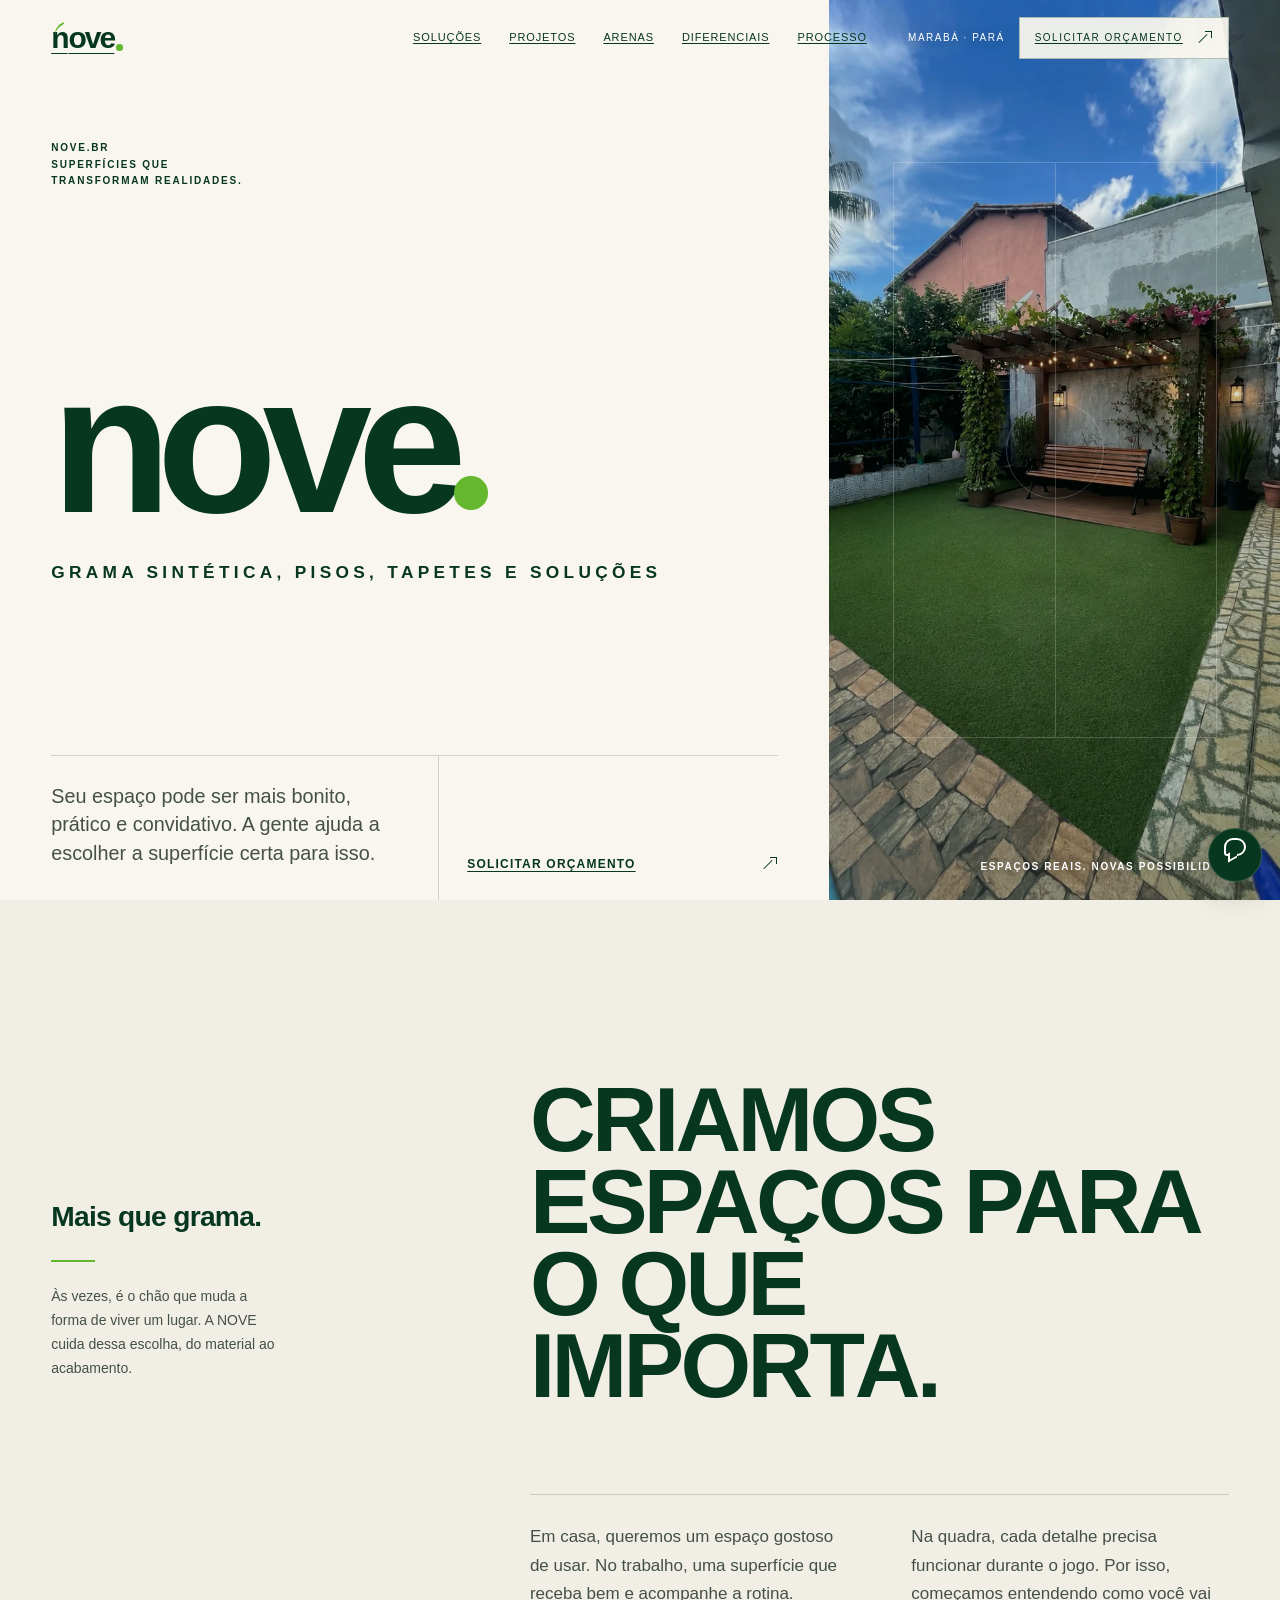
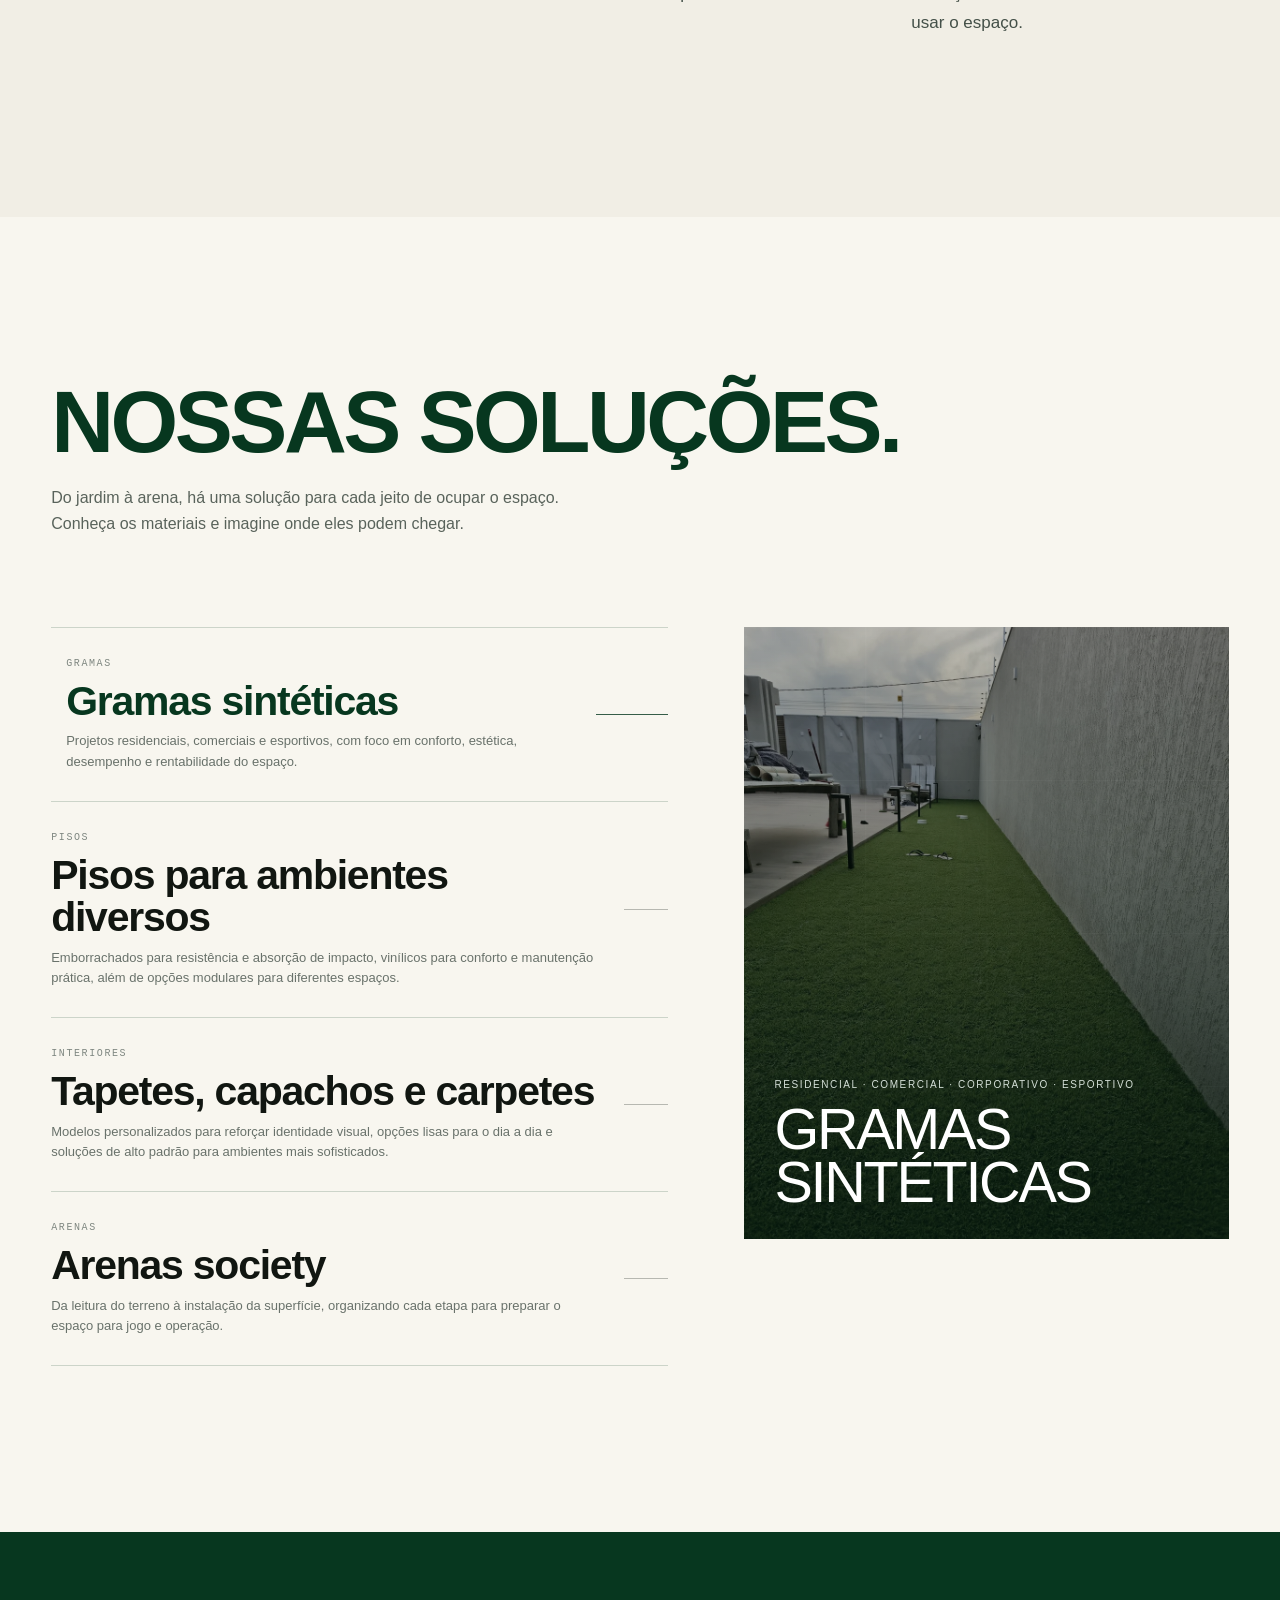
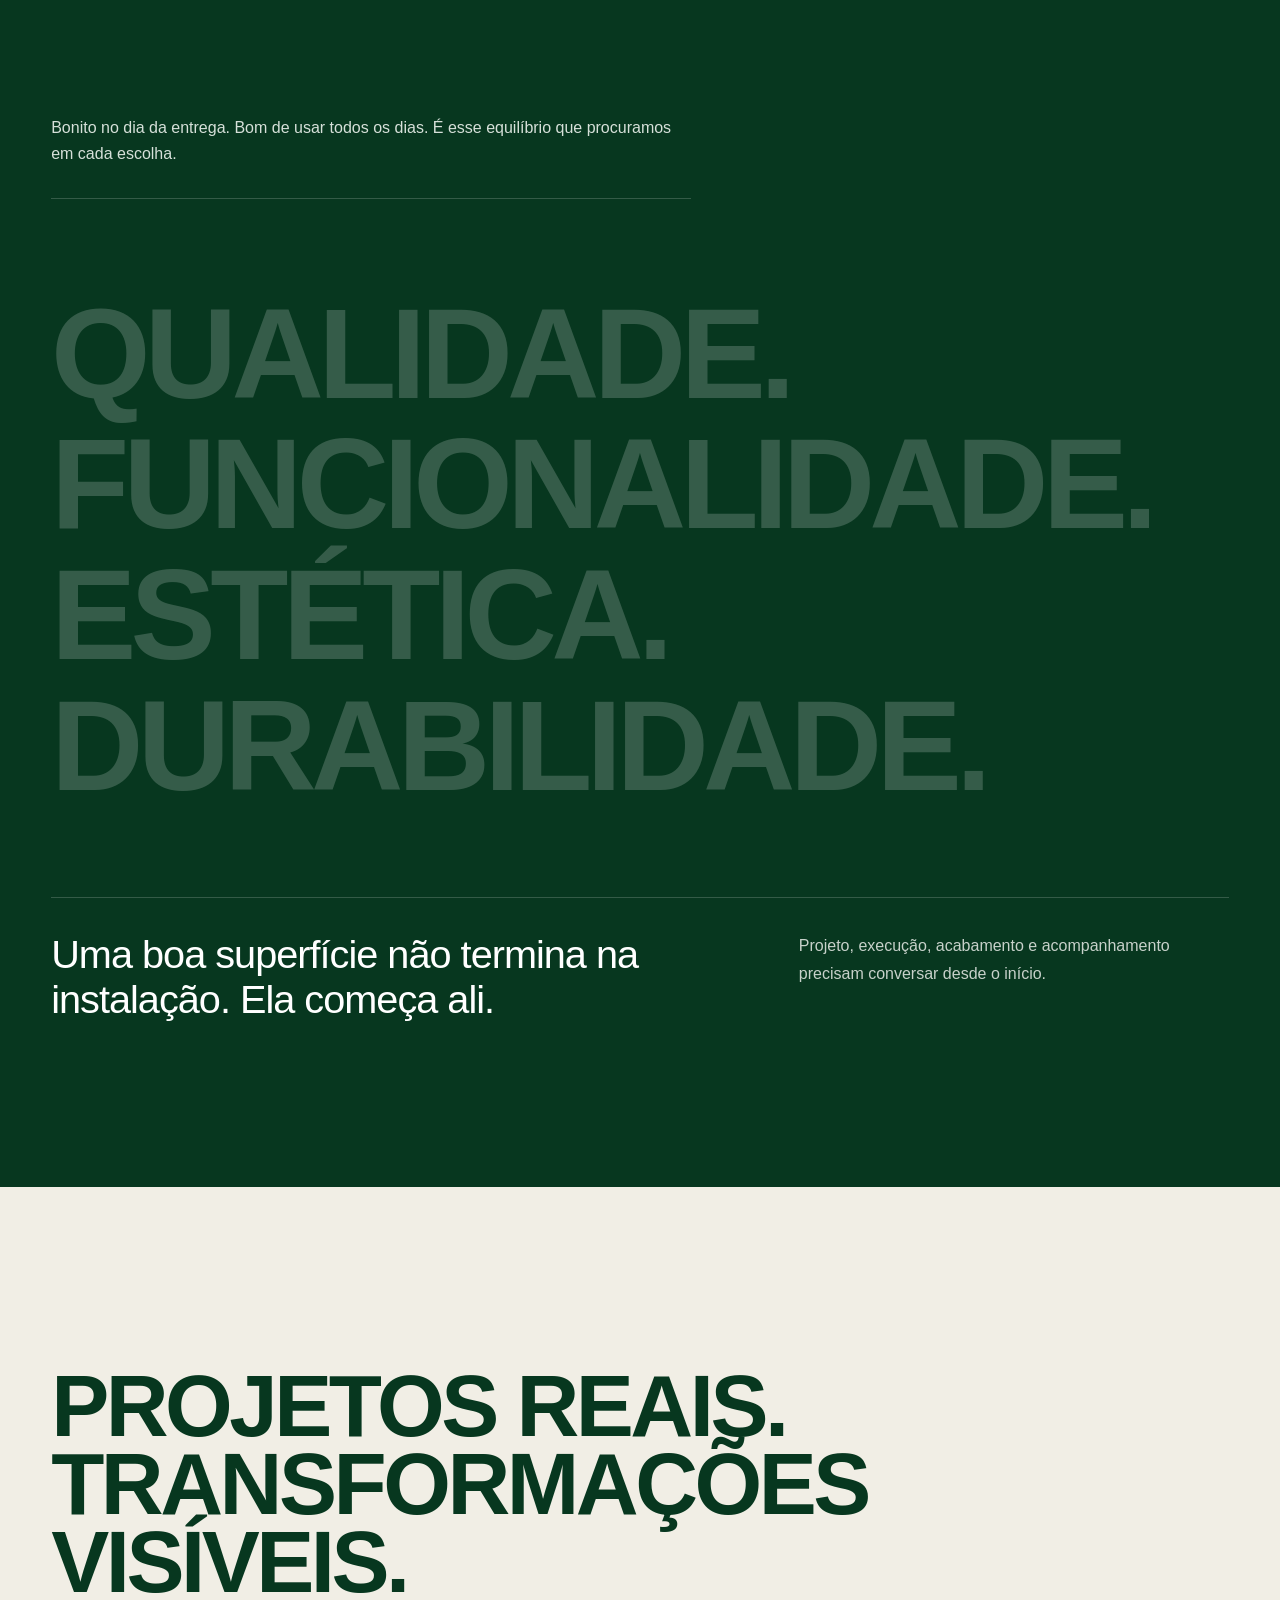
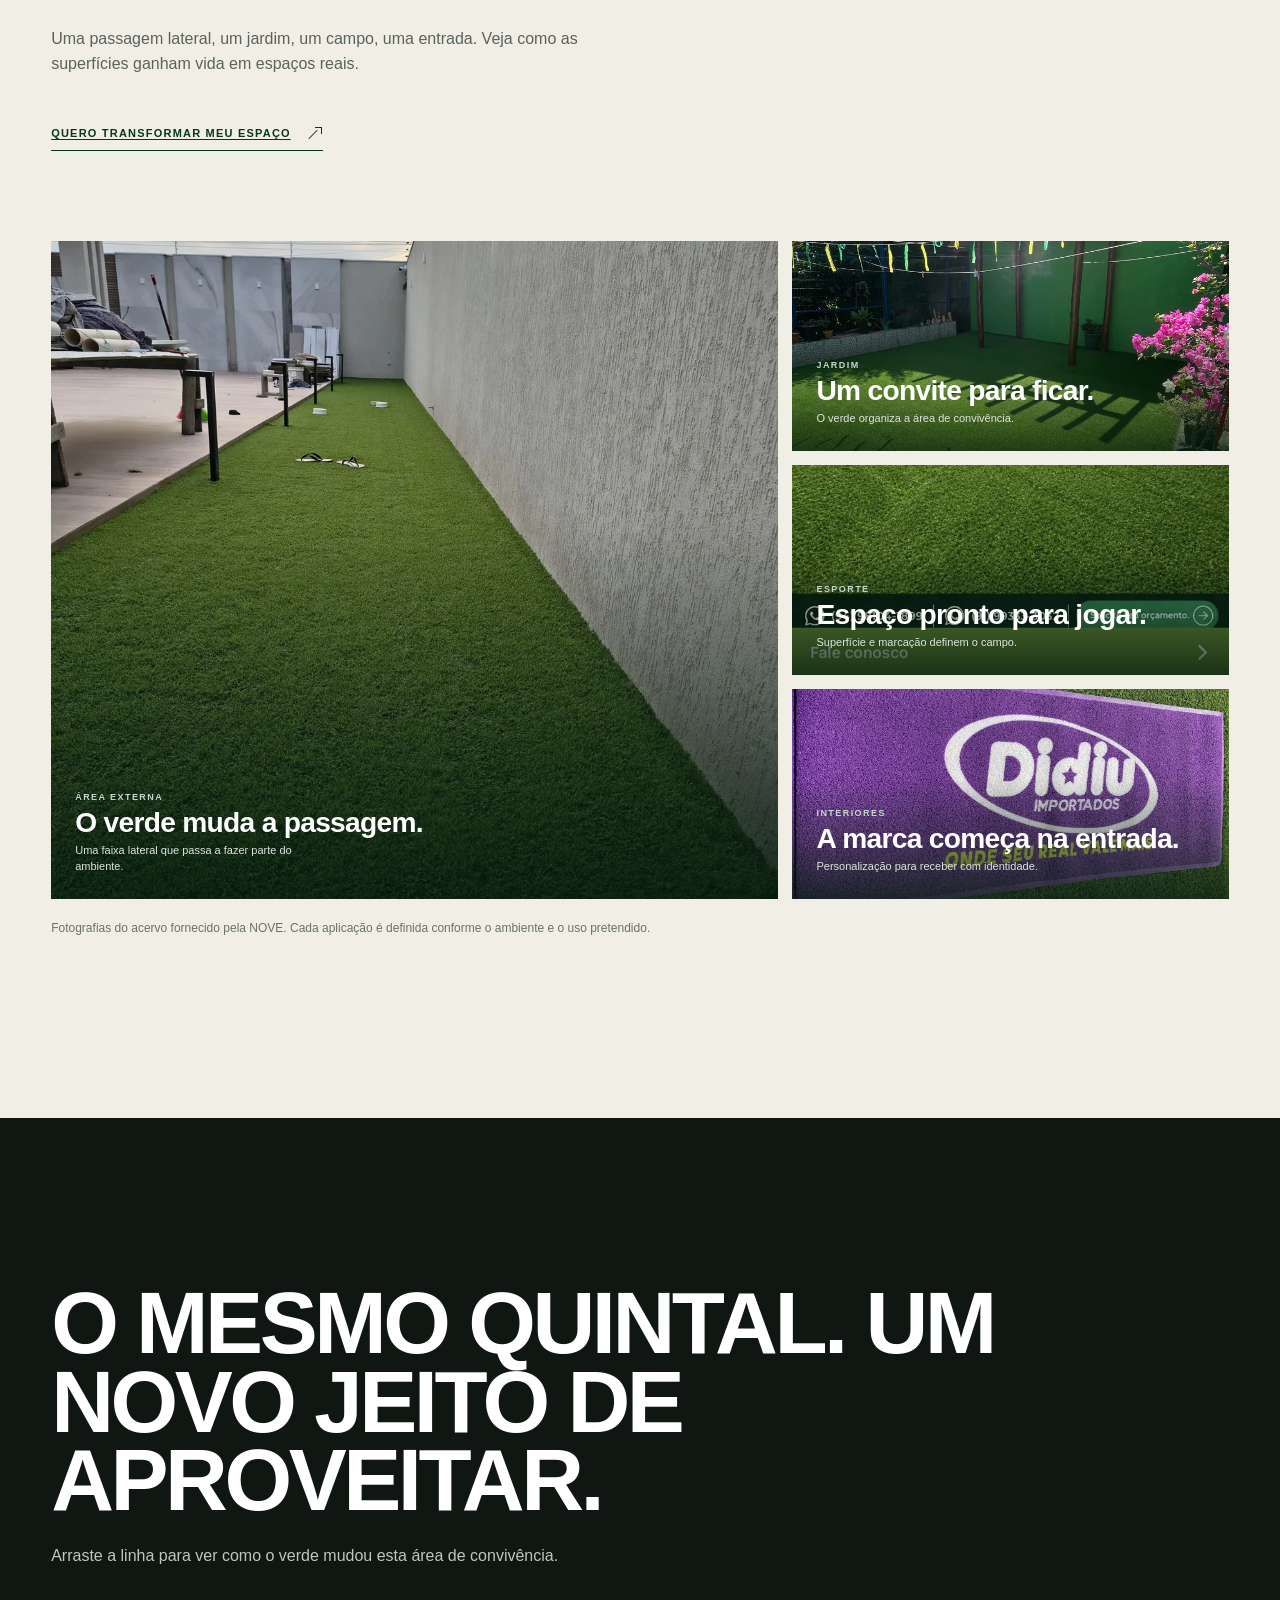
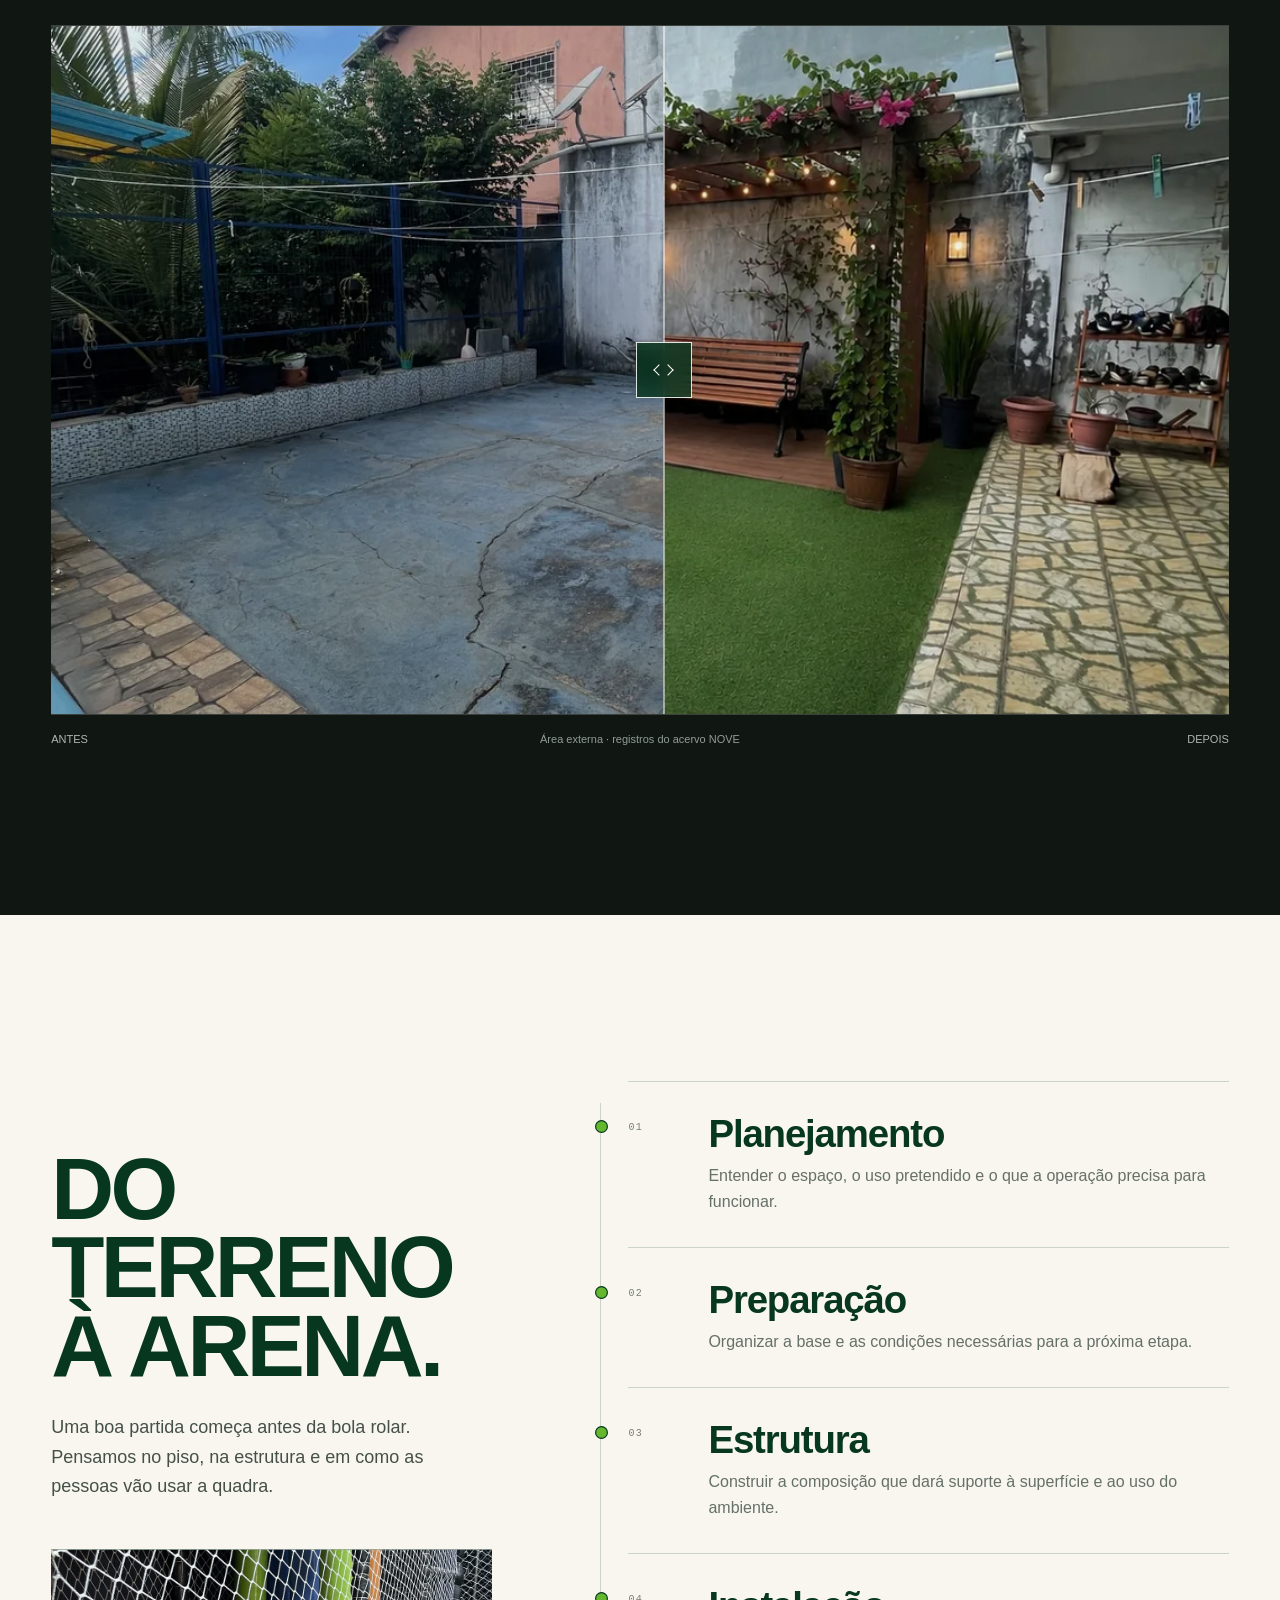
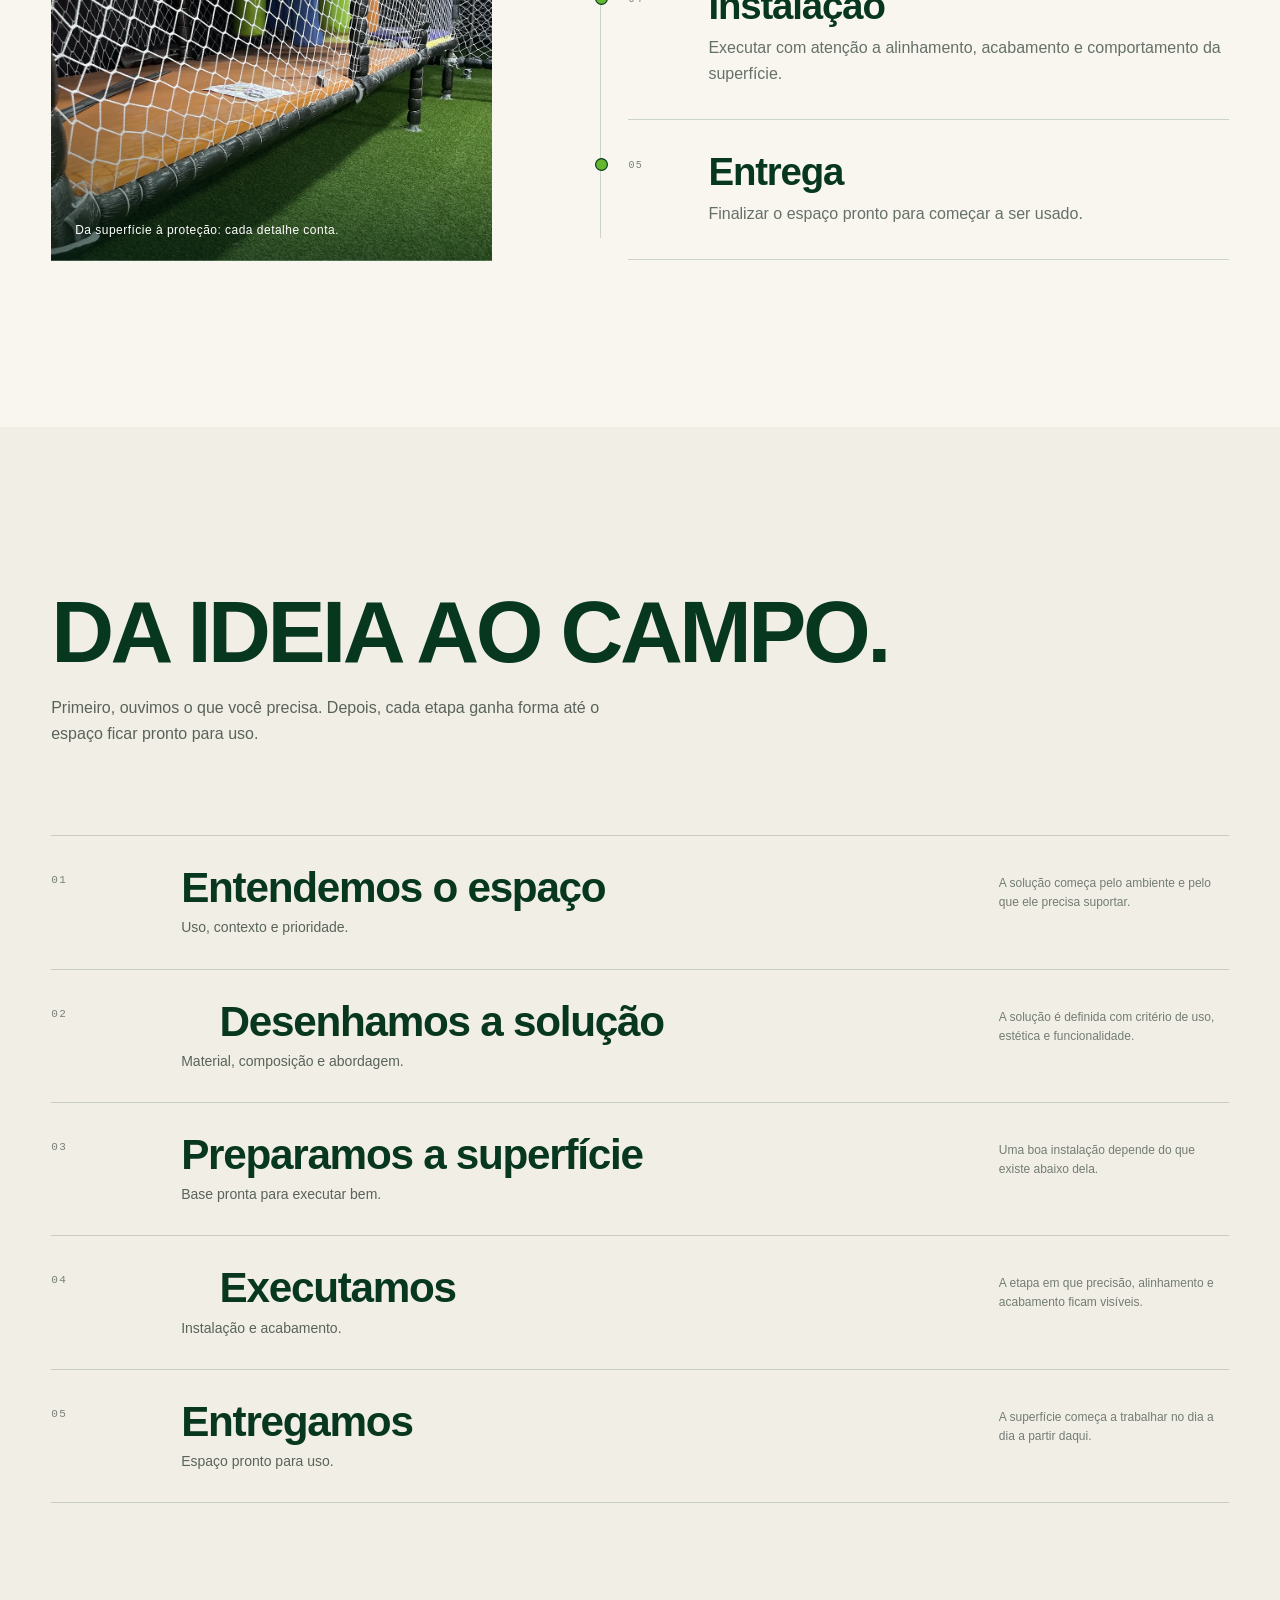
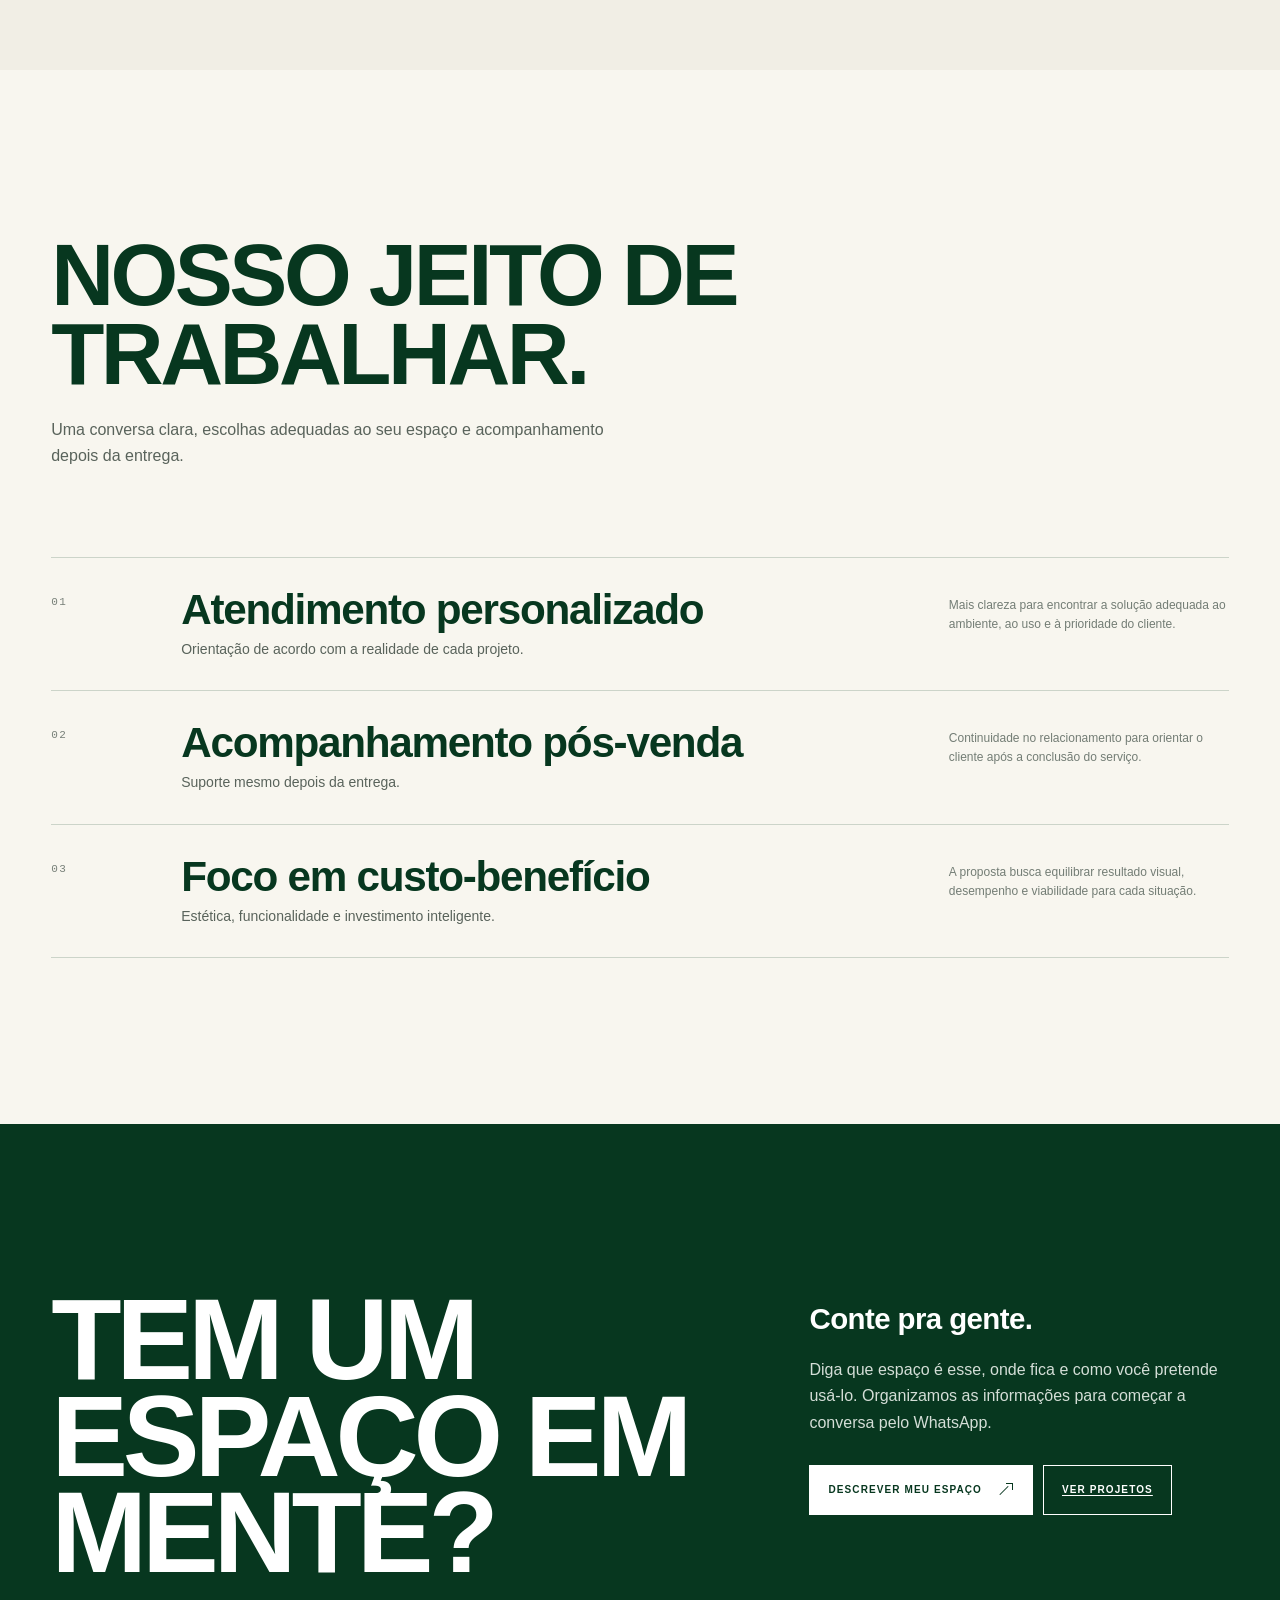
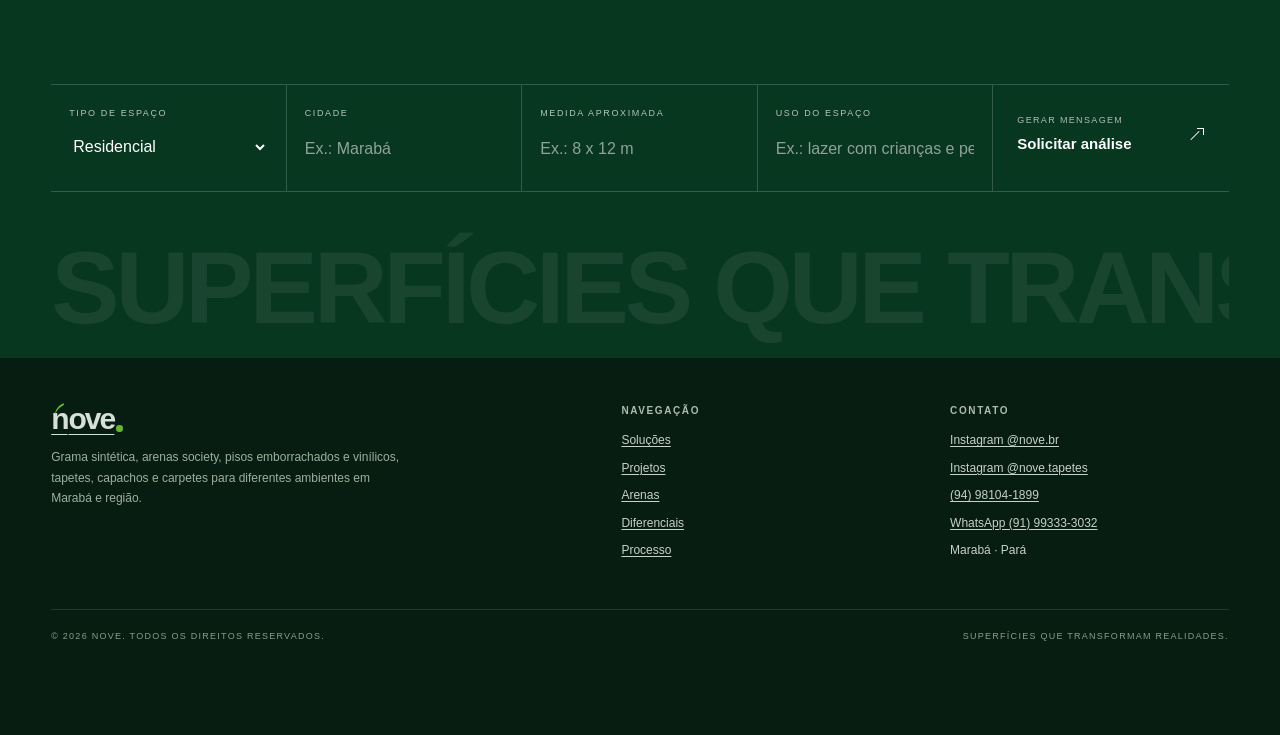
==== commit 54ce5525: "Use two-second video and bound mobile loading time" ====
--- a/index.html
+++ b/index.html
@@ -23,7 +23,7 @@
   <link rel="stylesheet" href="styles/site-4.css" />
   <link rel="stylesheet" href="styles/site-5.css" />
   <link rel="stylesheet" href="styles/site-6.css?v=mobile-brand-4" />
-  <link rel="stylesheet" href="styles/site-loader.css" />
+  <link rel="stylesheet" href="styles/site-loader.css?v=short-mobile-1" />
   <style>
     /* Critical mobile hero: preserve the NOVE introduction above the photograph. */
     @media (max-width:820px) {
@@ -42,9 +42,18 @@
 <body>
 <div class="site-loader" id="siteLoader" role="status" aria-label="Carregando o site da NOVE" aria-live="polite">
   <video id="siteLoaderVideo" autoplay muted playsinline preload="auto" aria-hidden="true">
-    <source src="assets/nove-logo-reveal.mp4" type="video/mp4" />
+    <source src="assets/nove-logo-reveal.mp4?v=short-mobile-1" type="video/mp4" />
   </video>
 </div>
+<script>
+  window.setTimeout(() => {
+    const loader = document.getElementById('siteLoader');
+    if (!loader) return;
+    loader.classList.add('is-done');
+    loader.setAttribute('aria-hidden', 'true');
+    window.setTimeout(() => loader.remove(), 220);
+  }, 2200);
+</script>
 <a class="skip" href="#conteudo">Pular para o conteúdo</a>
 <div class="header-sentinel" id="headerSentinel" aria-hidden="true"></div>
 
@@ -270,6 +279,6 @@
 <a class="mobile-cta" id="mobileCta" href="https://wa.me/5591993333032" target="_blank" rel="noopener"><span>Falar no WhatsApp</span><span class="arrow-mark" aria-hidden="true"></span></a>
 
 <script src="scripts/app.js" defer></script>
-<script src="scripts/loader.js" defer></script>
+<script src="scripts/loader.js?v=short-mobile-1" defer></script>
 </body>
 </html>
--- a/styles/site-loader.css
+++ b/styles/site-loader.css
@@ -1,5 +1,5 @@
 .site-loader{display:none}
-.has-js .site-loader{position:fixed;inset:0;z-index:9999;display:grid;place-items:center;background:#fefcf5;overflow:hidden;opacity:1;transition:opacity .45s ease}
+.has-js .site-loader{position:fixed;inset:0;z-index:9999;display:grid;place-items:center;background:#fefcf5;overflow:hidden;opacity:1;transition:opacity .18s ease}
 .site-loader video{display:block;width:min(100vw,1100px);max-height:100vh;object-fit:contain}
 .site-loader.is-done{opacity:0;pointer-events:none}
 @media(prefers-reduced-motion:reduce){.has-js .site-loader{display:none}}
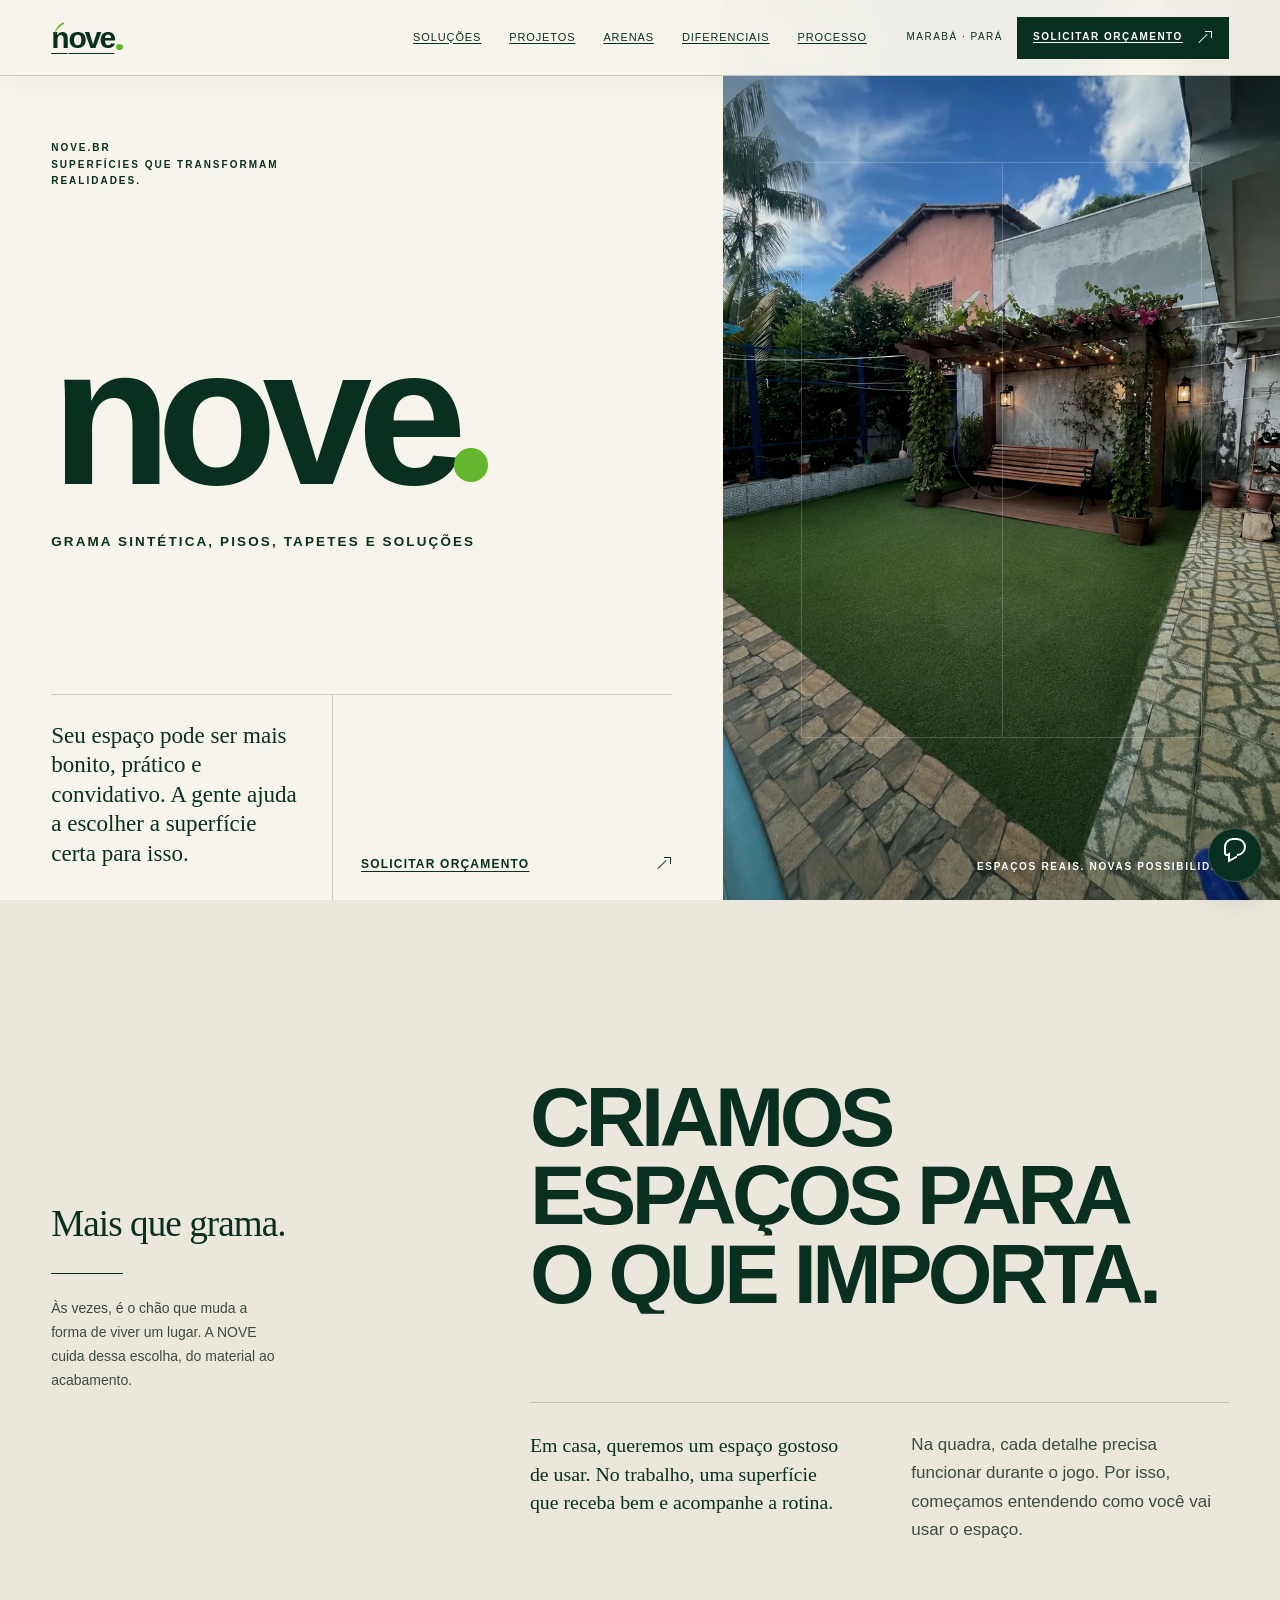
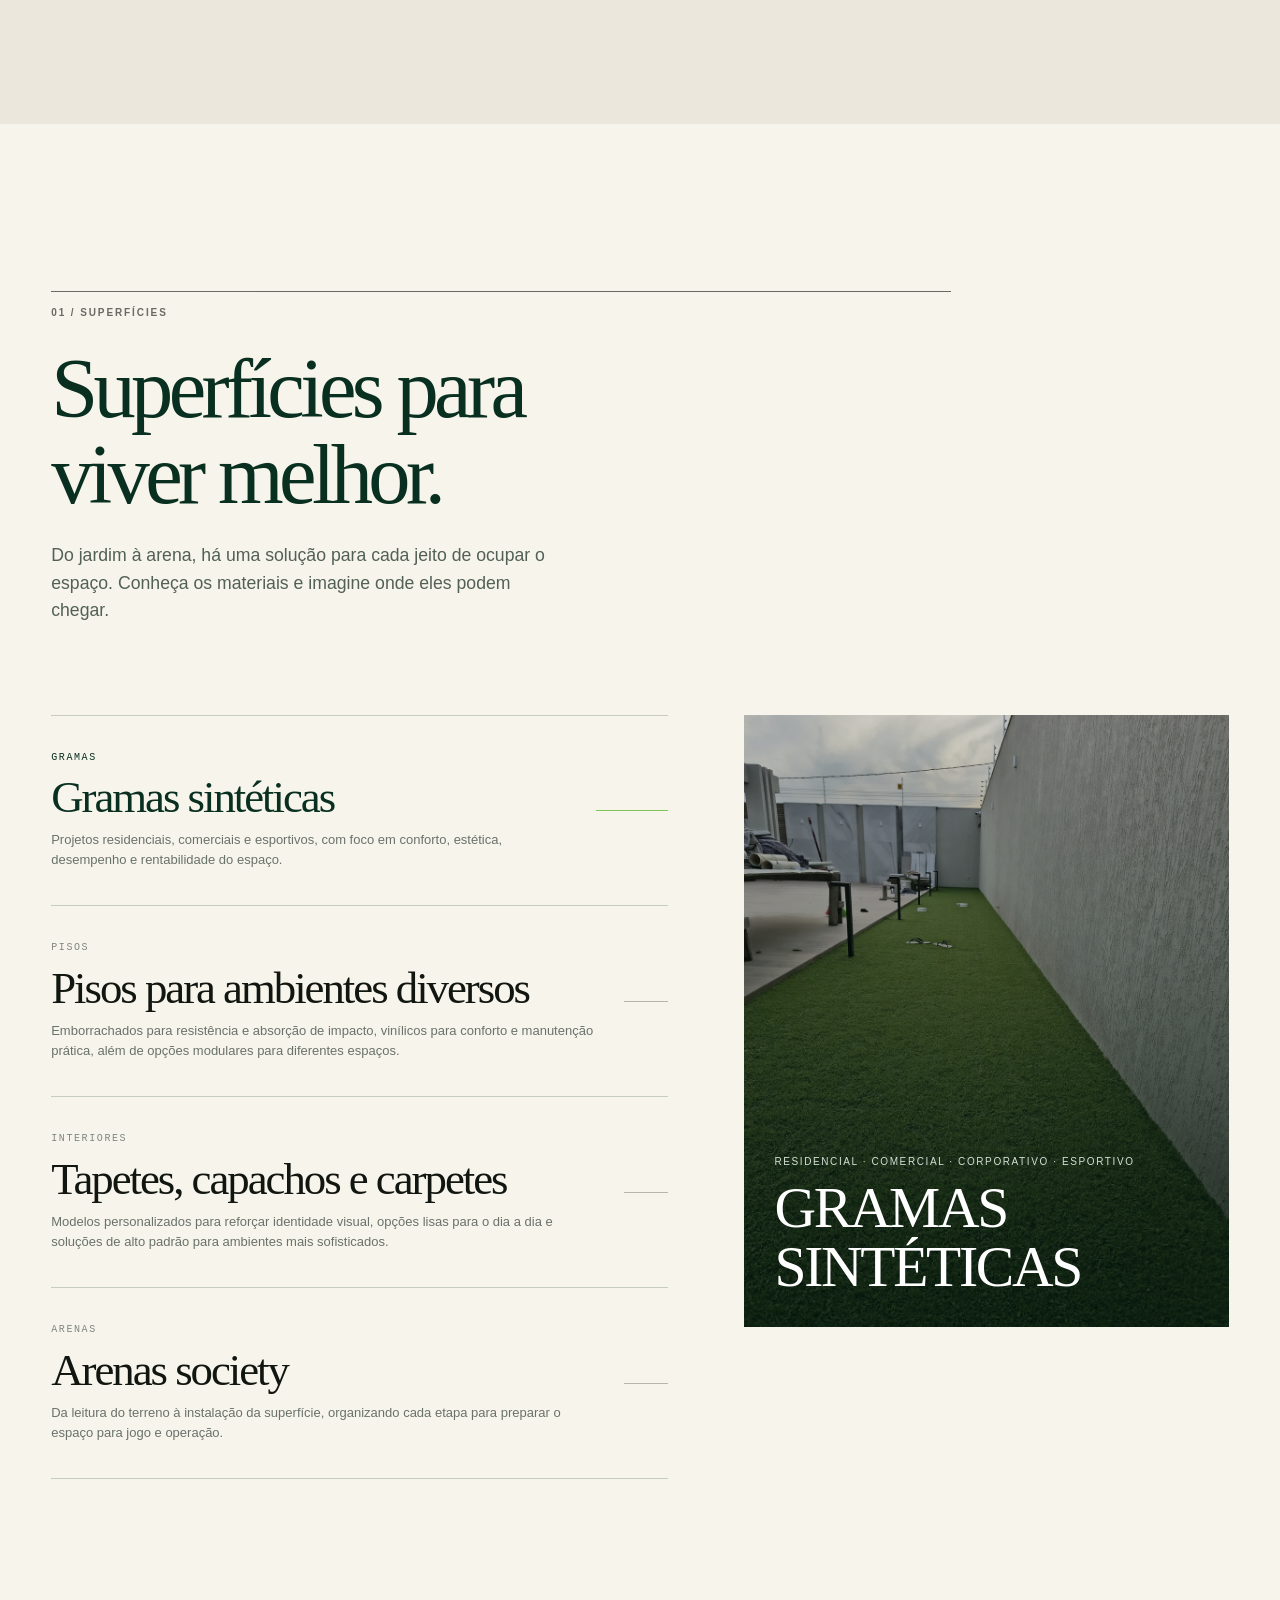
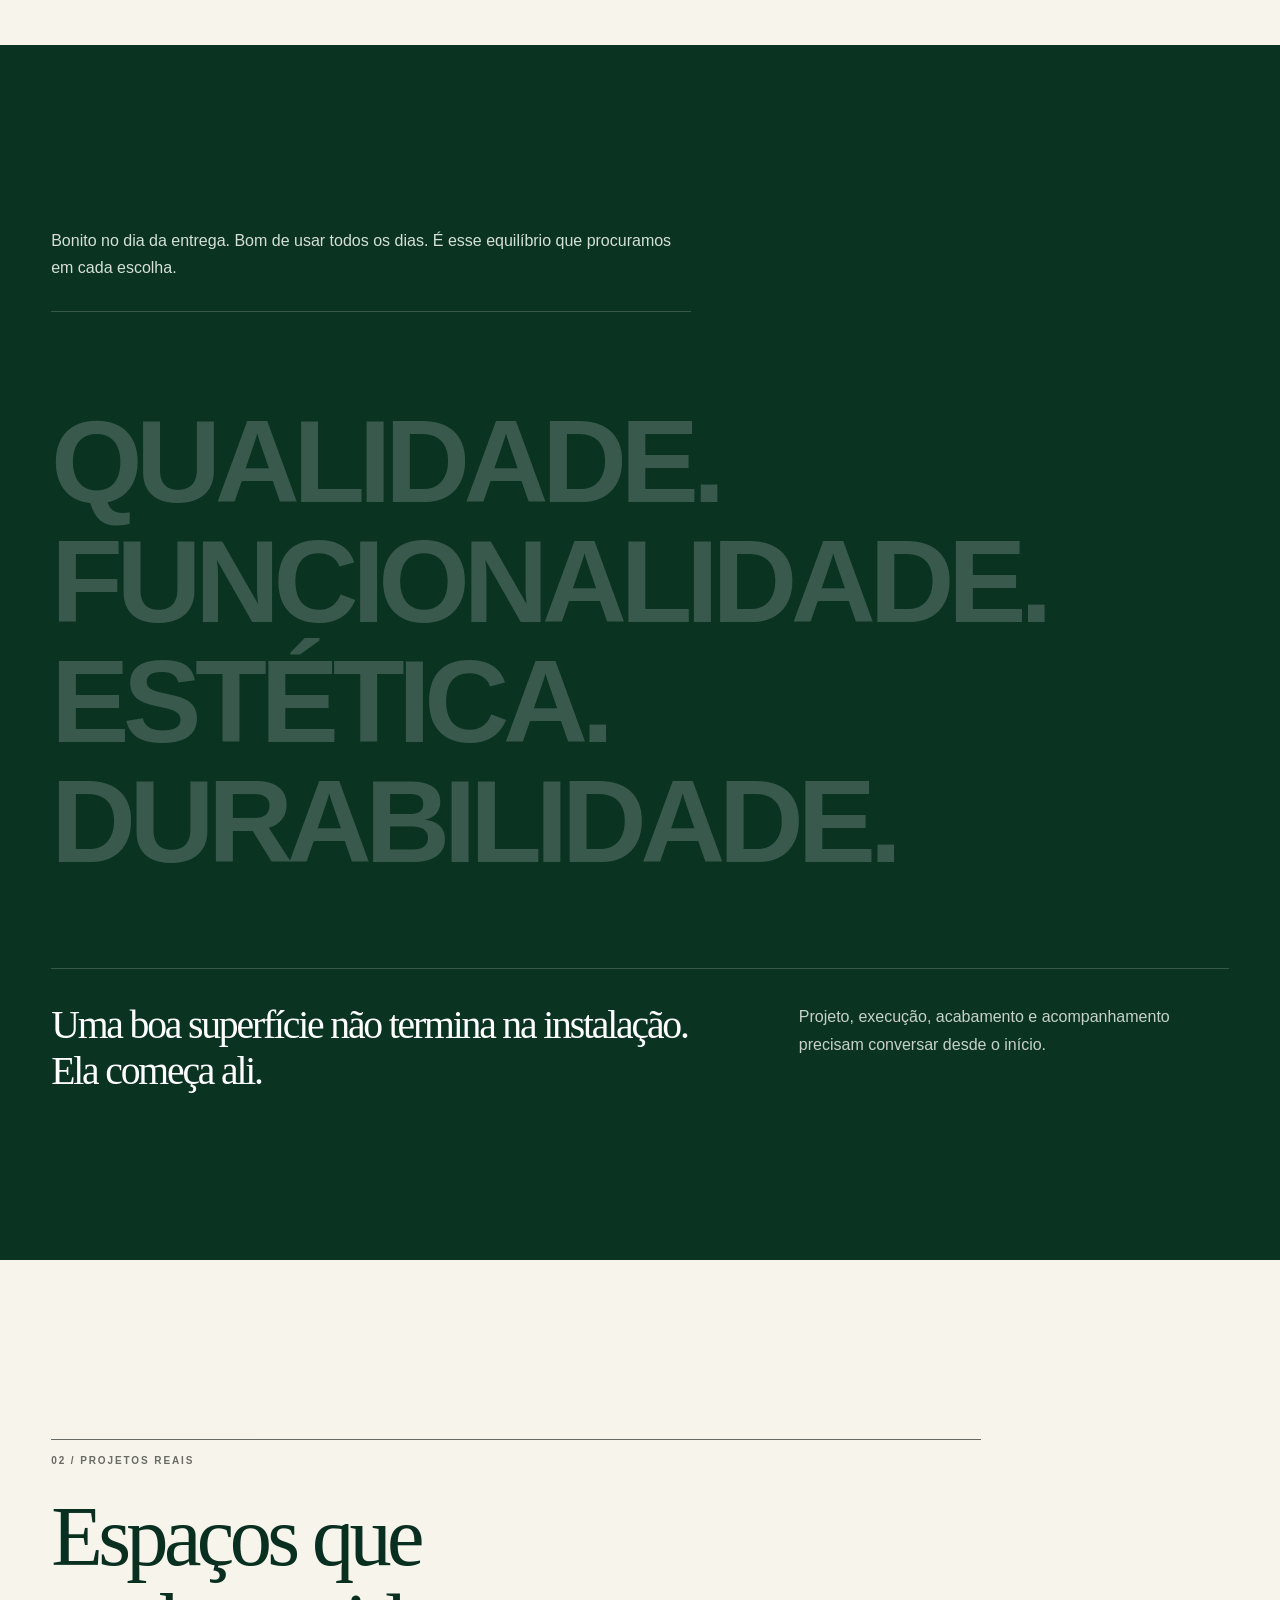
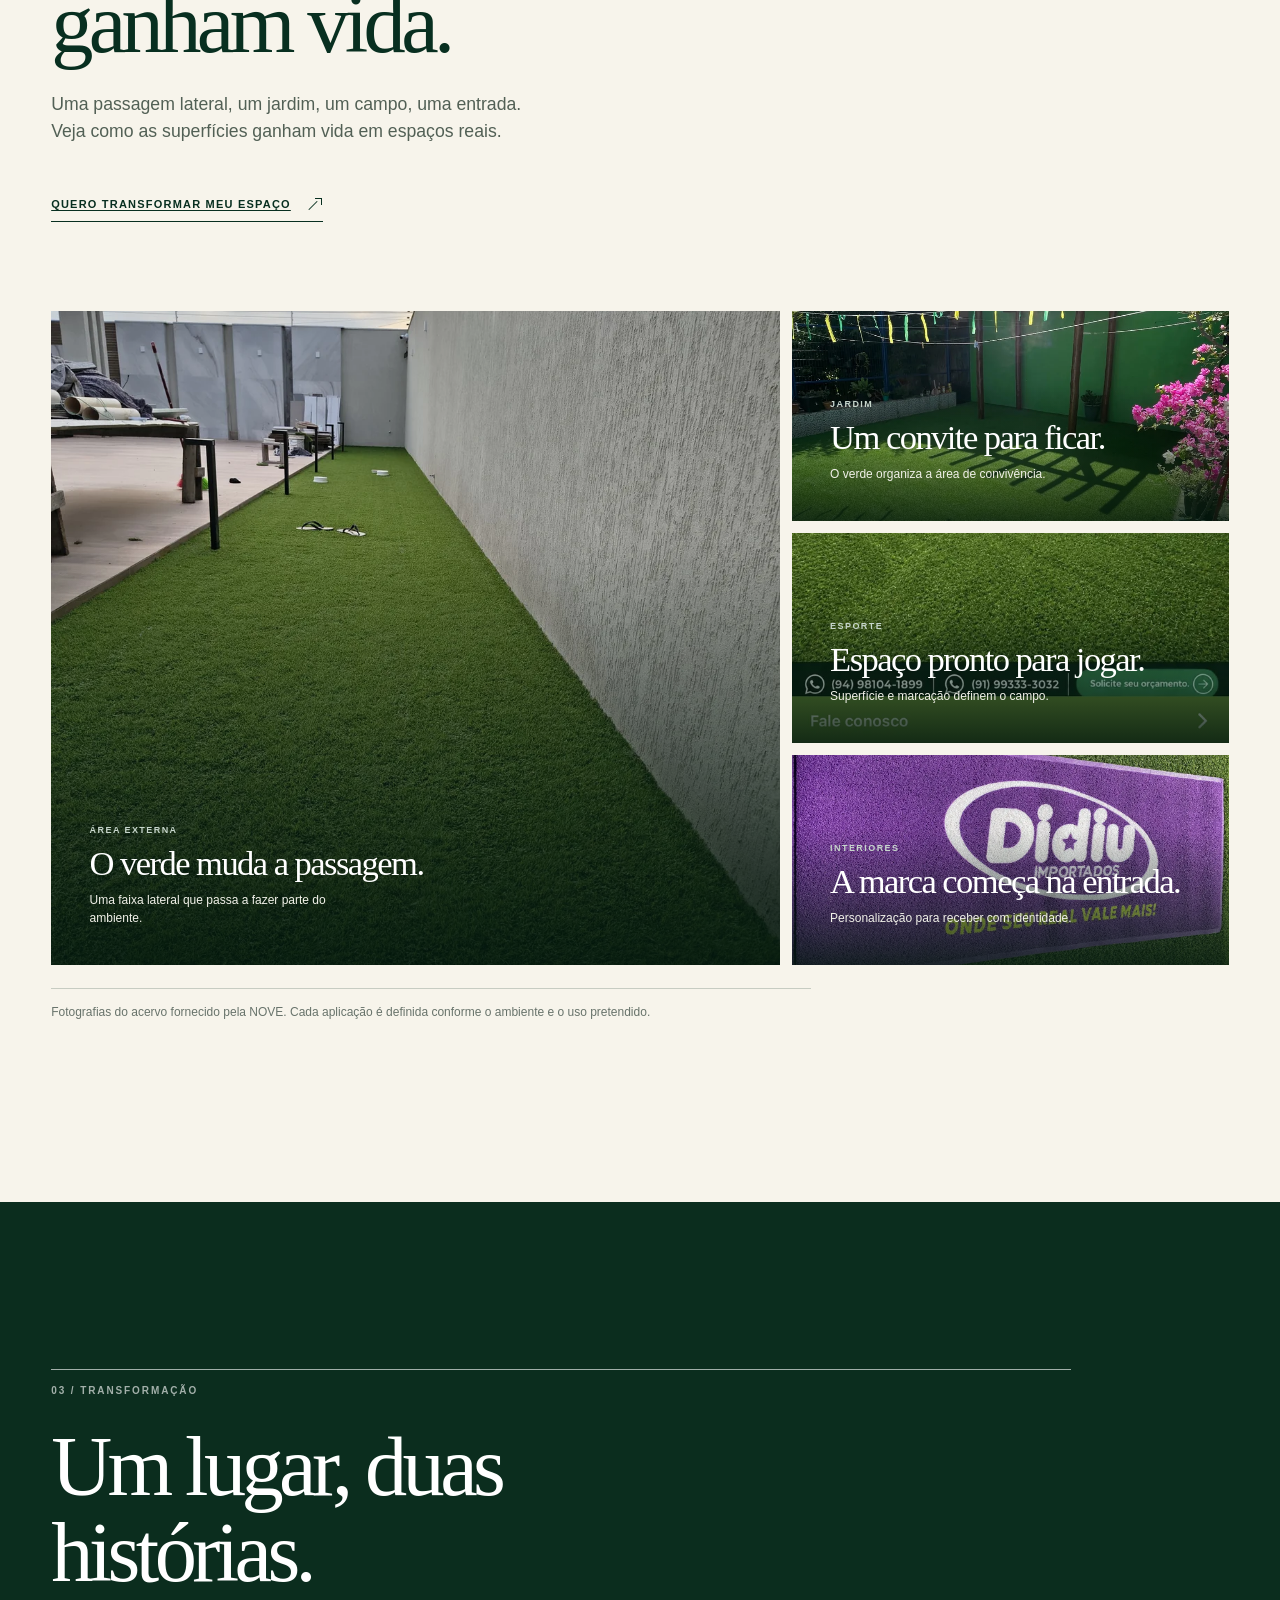
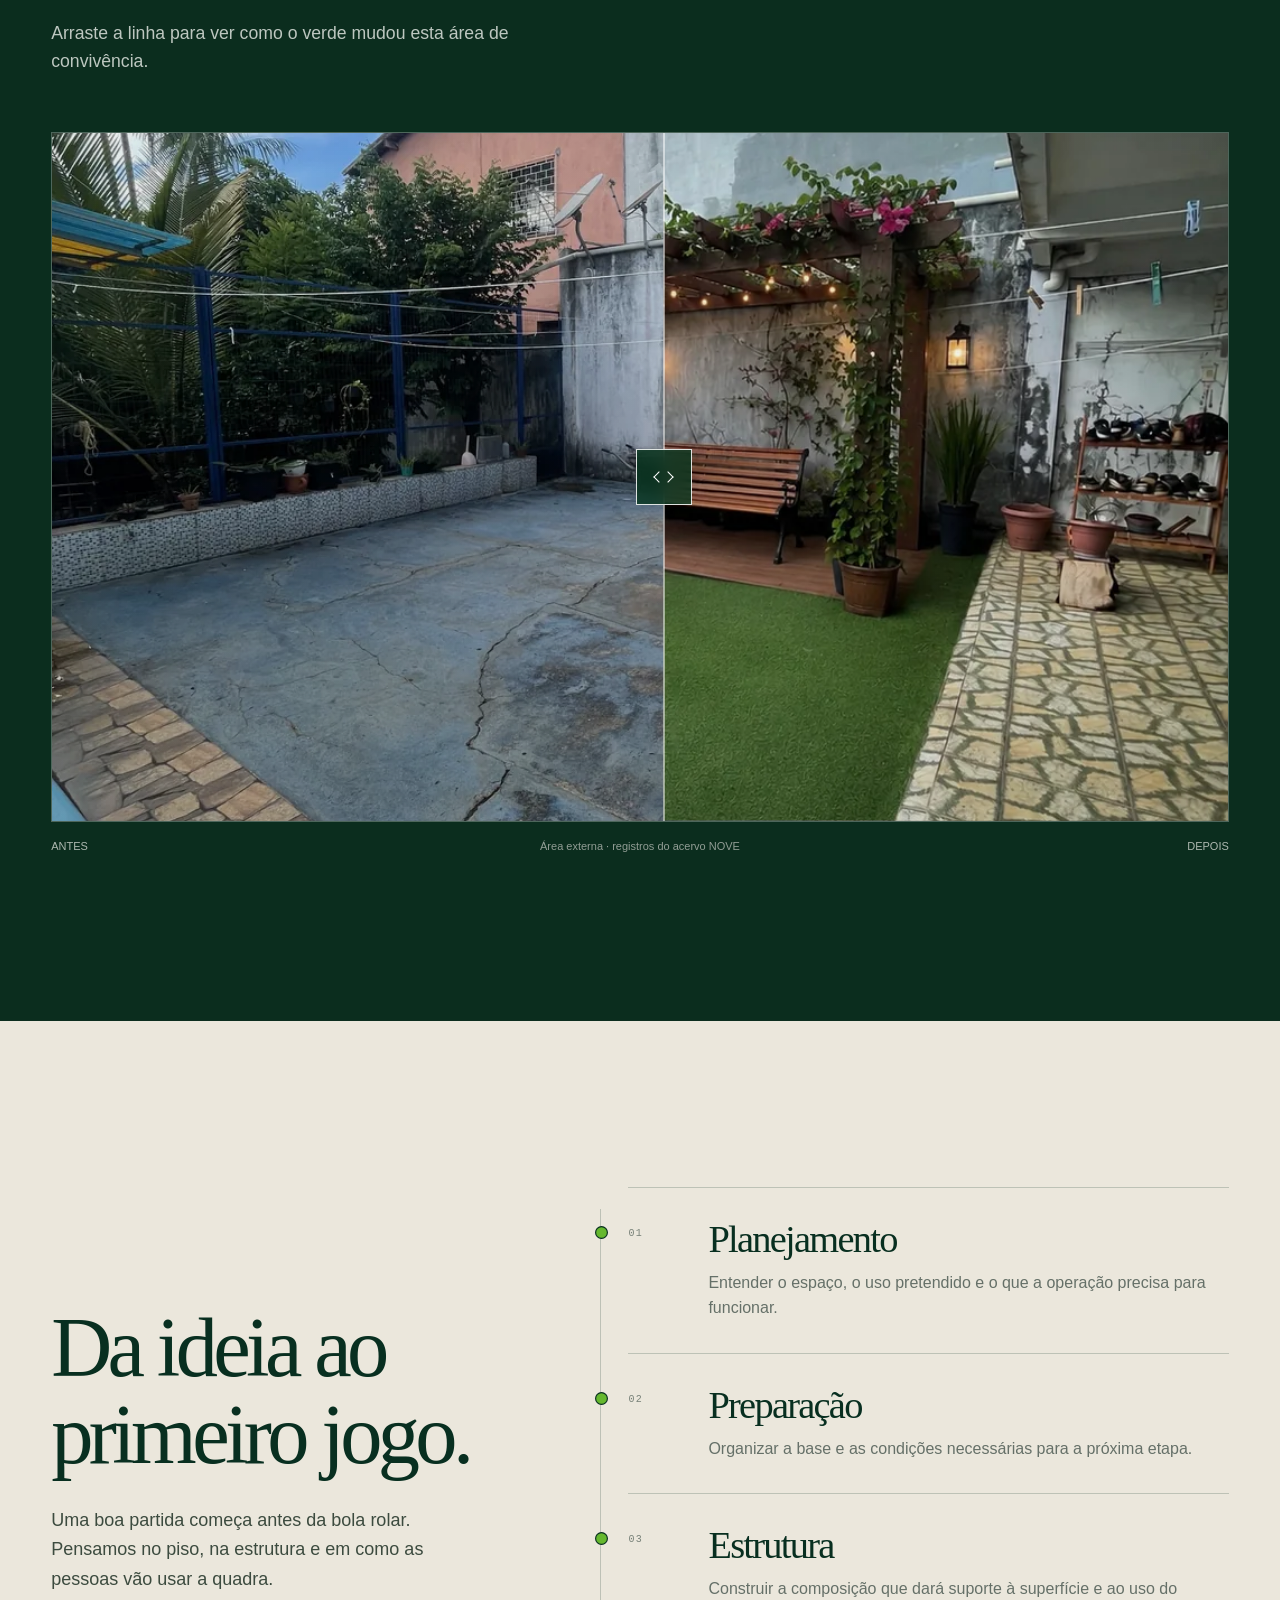
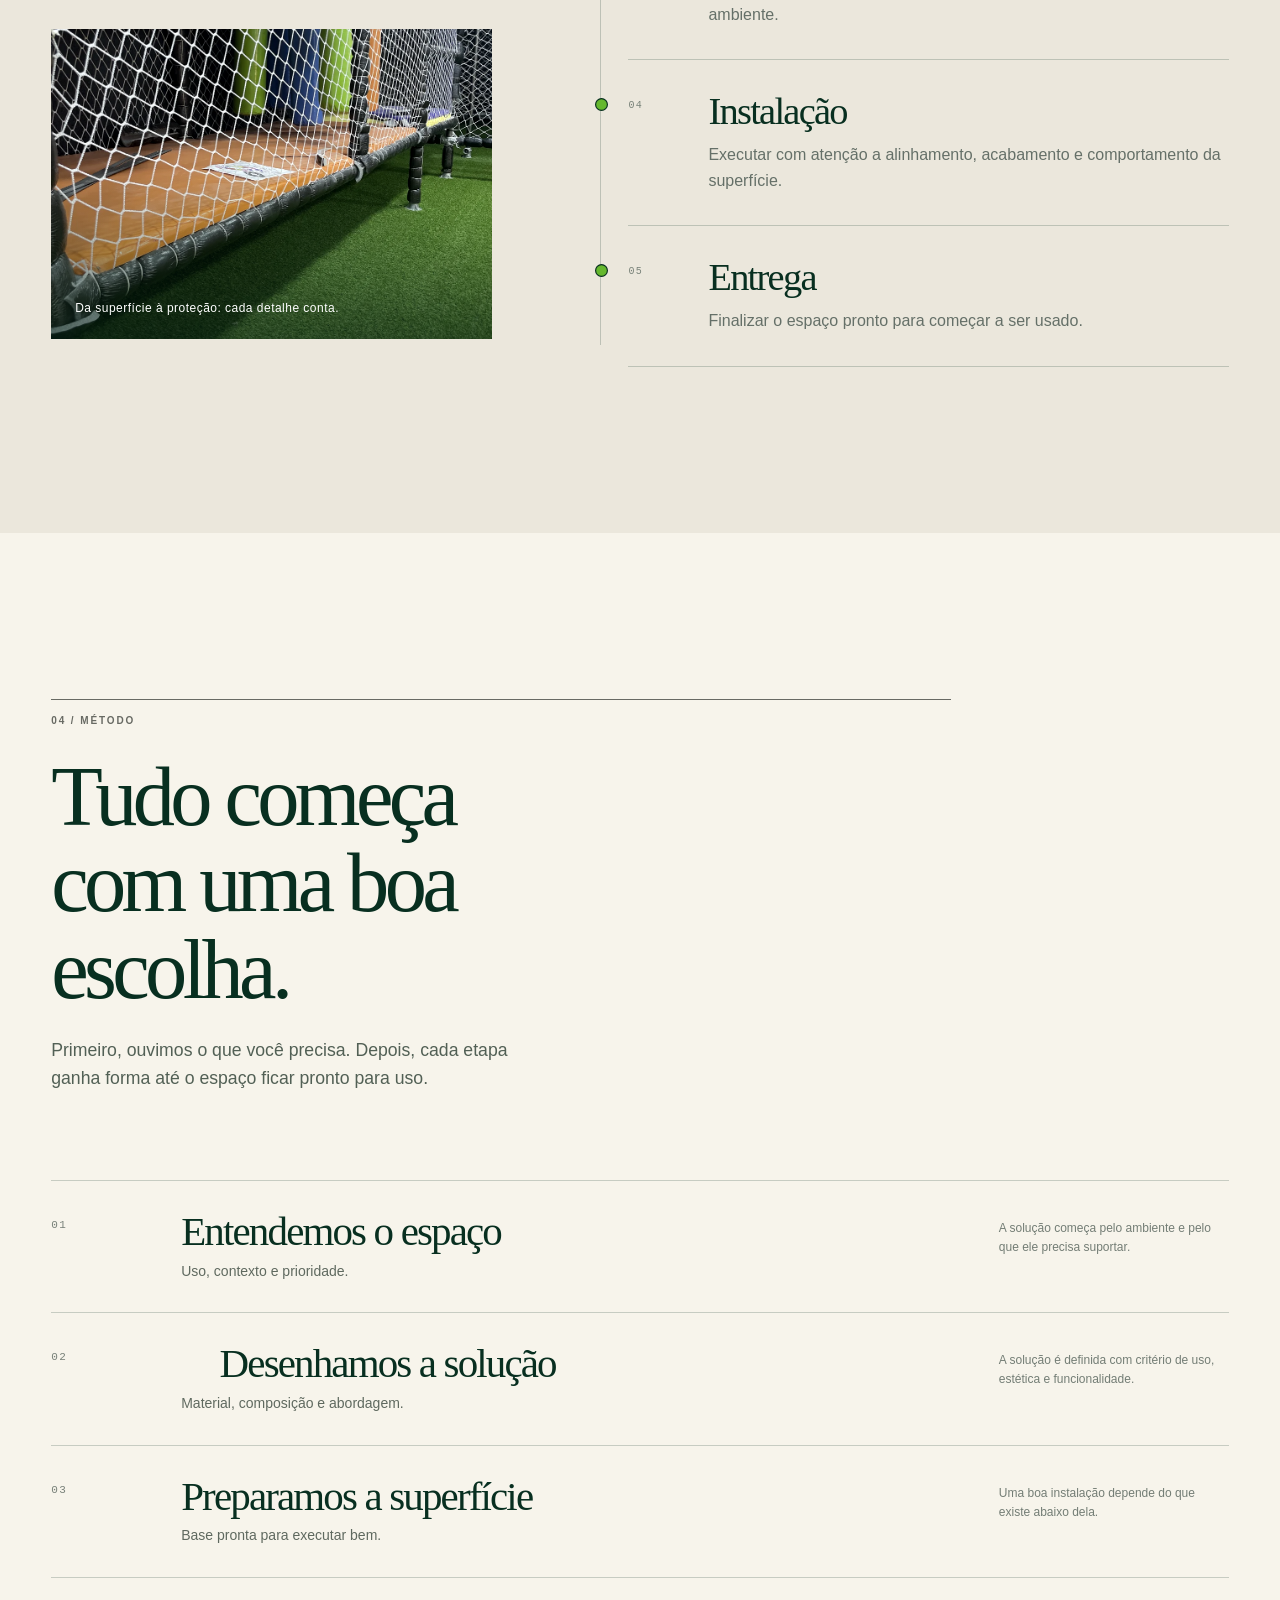
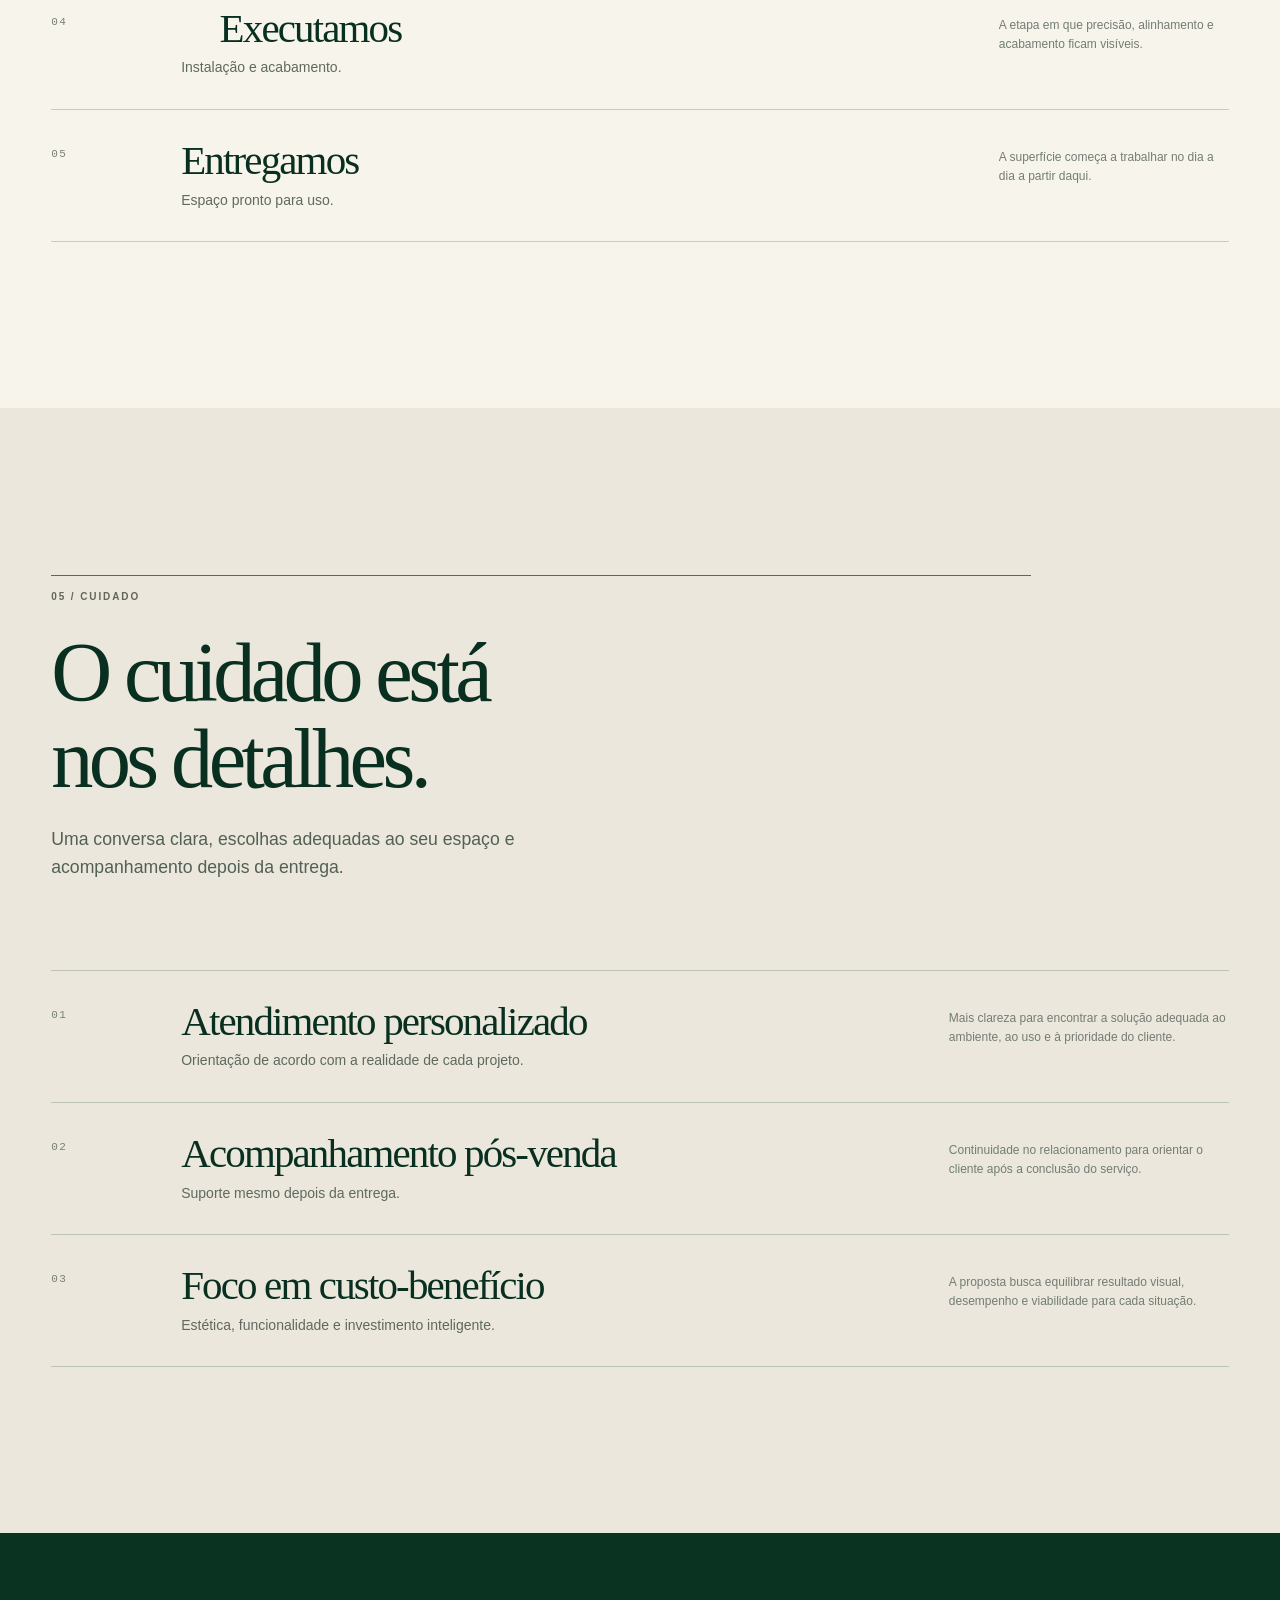
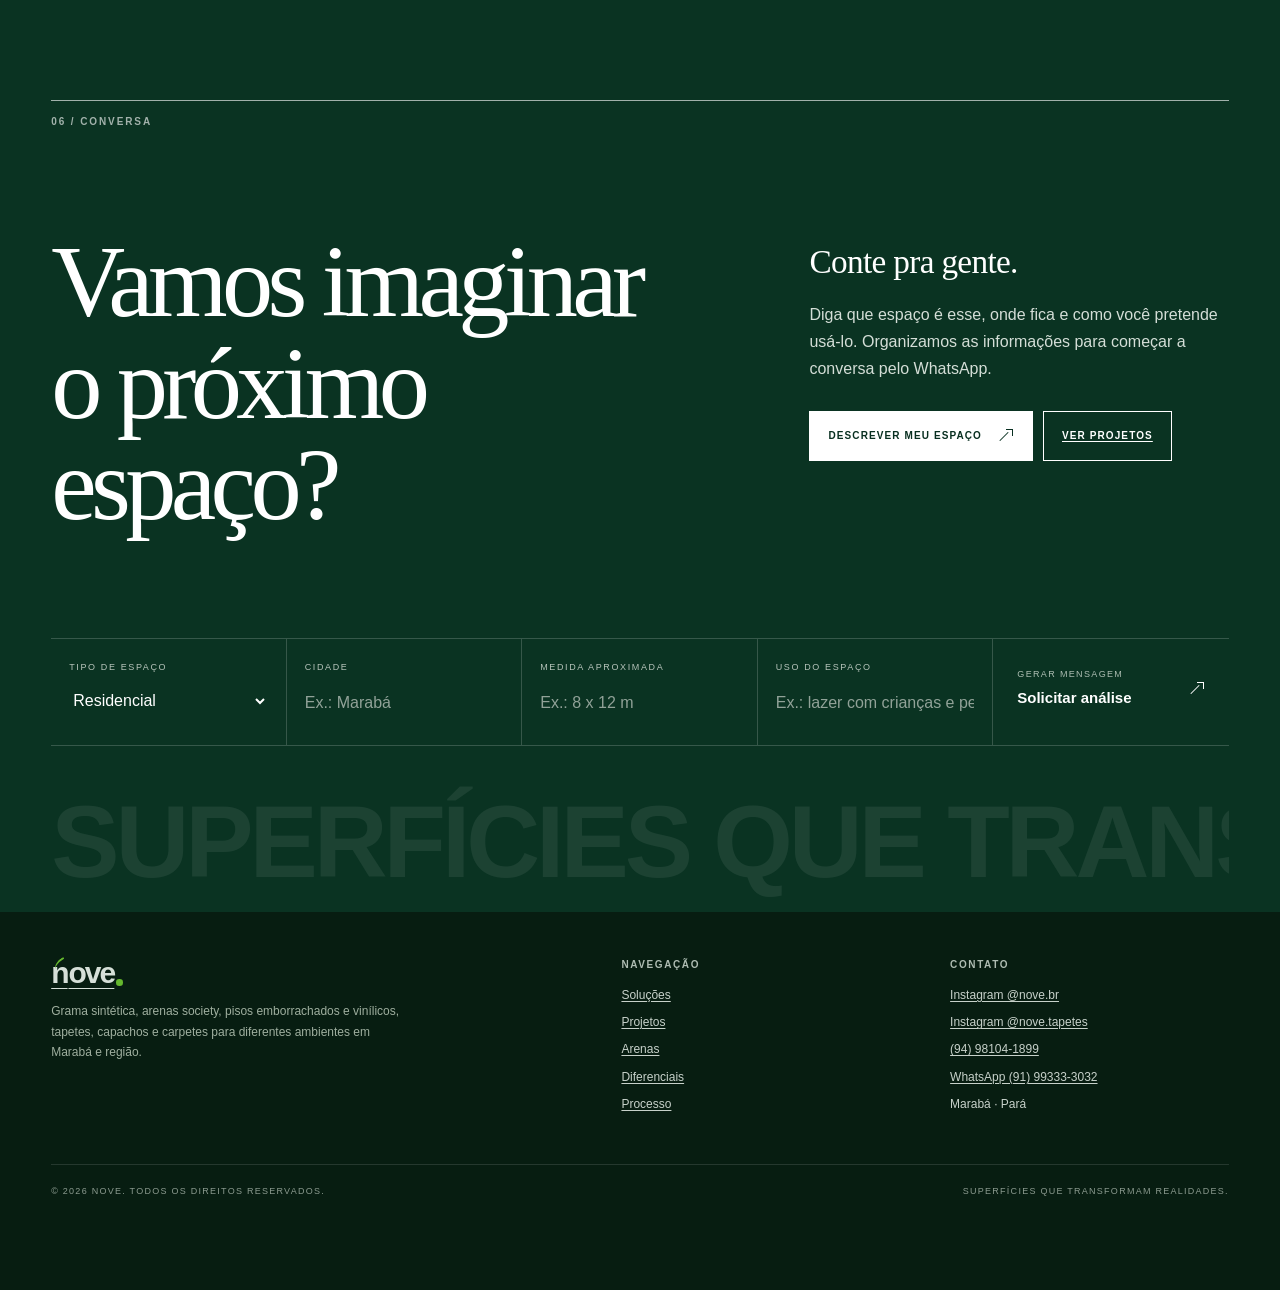
==== commit 2da73f34: "Introduce NOVE editorial visual direction across the site" ====
--- a/index.html
+++ b/index.html
@@ -37,6 +37,7 @@
       .hero-bottom{order:3;display:grid;grid-template-columns:1fr;padding:22px 20px 0;background:#f8f6ef}
     }
   </style>
+  <link rel="stylesheet" href="styles/site-7.css?v=editorial-1" />
   <script>document.documentElement.classList.add('has-js');</script>
 </head>
 <body>
@@ -127,7 +128,7 @@
   <section class="solutions" id="solucoes" aria-labelledby="solucoesTitle">
     <div class="wrap">
       <div class="solutions-header">
-        <h2 class="display" id="solucoesTitle">NOSSAS SOLUÇÕES.</h2>
+        <h2 class="display" id="solucoesTitle">Superfícies para viver melhor.</h2>
         <p class="section-intro">Do jardim à arena, há uma solução para cada jeito de ocupar o espaço. Conheça os materiais e imagine onde eles podem chegar.</p>
       </div>
 
@@ -170,7 +171,7 @@
   <section class="projects" id="projetos" aria-labelledby="projetosTitle">
     <div class="wrap">
       <div class="projects-header">
-        <h2 class="display" id="projetosTitle">PROJETOS REAIS. TRANSFORMAÇÕES VISÍVEIS.</h2>
+        <h2 class="display" id="projetosTitle">Espaços que ganham vida.</h2>
         <p class="section-intro">Uma passagem lateral, um jardim, um campo, uma entrada. Veja como as superfícies ganham vida em espaços reais.</p>
         <a class="project-action" href="#contato">Quero transformar meu espaço <span class="arrow-mark" aria-hidden="true"></span></a>
       </div>
@@ -199,7 +200,7 @@
 
   <section class="compare" aria-labelledby="compareTitle">
     <div class="wrap">
-      <div class="compare-header"><h2 class="display light" id="compareTitle">O MESMO QUINTAL. UM NOVO JEITO DE APROVEITAR.</h2><p class="section-intro">Arraste a linha para ver como o verde mudou esta área de convivência.</p></div>
+      <div class="compare-header"><h2 class="display light" id="compareTitle">Um lugar, duas histórias.</h2><p class="section-intro">Arraste a linha para ver como o verde mudou esta área de convivência.</p></div>
       <div class="compare-box" id="compareBox" role="slider" aria-label="Comparar antes e depois de projeto real da NOVE" aria-valuemin="0" aria-valuemax="100" aria-valuenow="52" aria-valuetext="52 por cento do resultado revelado" tabindex="0">
         <div class="surface-base"></div>
         <div class="surface-after" id="surfaceAfter"></div>
@@ -213,7 +214,7 @@
 
   <section class="arena" id="arenas" aria-labelledby="arenaTitle">
     <div class="wrap arena-layout">
-      <div class="arena-sticky"><h2 class="display" id="arenaTitle">DO TERRENO À ARENA.</h2><p>Uma boa partida começa antes da bola rolar. Pensamos no piso, na estrutura e em como as pessoas vão usar a quadra.</p><figure class="arena-photo"><img src="assets/new/quadra-protecao.webp" alt="Detalhe de quadra com grama sintética e rede de proteção" width="1050" height="1400" loading="lazy" decoding="async"><figcaption>Da superfície à proteção: cada detalhe conta.</figcaption></figure></div>
+      <div class="arena-sticky"><h2 class="display" id="arenaTitle">Da ideia ao primeiro jogo.</h2><p>Uma boa partida começa antes da bola rolar. Pensamos no piso, na estrutura e em como as pessoas vão usar a quadra.</p><figure class="arena-photo"><img src="assets/new/quadra-protecao.webp" alt="Detalhe de quadra com grama sintética e rede de proteção" width="1050" height="1400" loading="lazy" decoding="async"><figcaption>Da superfície à proteção: cada detalhe conta.</figcaption></figure></div>
       <div class="arena-steps" aria-label="Etapas para implantação de uma arena society">
         <article class="arena-step"><div class="num mono">01</div><div><h3>Planejamento</h3><p>Entender o espaço, o uso pretendido e o que a operação precisa para funcionar.</p></div></article>
         <article class="arena-step"><div class="num mono">02</div><div><h3>Preparação</h3><p>Organizar a base e as condições necessárias para a próxima etapa.</p></div></article>
@@ -226,7 +227,7 @@
 
   <section class="process" id="processo" aria-labelledby="processTitle">
     <div class="wrap">
-      <div class="process-header"><h2 class="display" id="processTitle">DA IDEIA AO CAMPO.</h2><p class="section-intro">Primeiro, ouvimos o que você precisa. Depois, cada etapa ganha forma até o espaço ficar pronto para uso.</p></div>
+      <div class="process-header"><h2 class="display" id="processTitle">Tudo começa com uma boa escolha.</h2><p class="section-intro">Primeiro, ouvimos o que você precisa. Depois, cada etapa ganha forma até o espaço ficar pronto para uso.</p></div>
       <div class="process-list">
         <article class="process-step"><div class="n mono">01</div><div><h3>Entendemos o espaço</h3><p>Uso, contexto e prioridade.</p></div><div class="result">A solução começa pelo ambiente e pelo que ele precisa suportar.</div></article>
         <article class="process-step"><div class="n mono">02</div><div><h3>Desenhamos a solução</h3><p>Material, composição e abordagem.</p></div><div class="result">A solução é definida com critério de uso, estética e funcionalidade.</div></article>
@@ -239,7 +240,7 @@
 
   <section class="process differentials" id="diferenciais" aria-labelledby="diferenciaisTitle">
     <div class="wrap">
-      <div class="process-header"><h2 class="display" id="diferenciaisTitle">NOSSO JEITO DE TRABALHAR.</h2><p class="section-intro">Uma conversa clara, escolhas adequadas ao seu espaço e acompanhamento depois da entrega.</p></div>
+      <div class="process-header"><h2 class="display" id="diferenciaisTitle">O cuidado está nos detalhes.</h2><p class="section-intro">Uma conversa clara, escolhas adequadas ao seu espaço e acompanhamento depois da entrega.</p></div>
       <div class="process-list">
         <article class="process-step"><div class="n mono">01</div><div><h3>Atendimento personalizado</h3><p>Orientação de acordo com a realidade de cada projeto.</p></div><div class="result">Mais clareza para encontrar a solução adequada ao ambiente, ao uso e à prioridade do cliente.</div></article>
         <article class="process-step"><div class="n mono">02</div><div><h3>Acompanhamento pós-venda</h3><p>Suporte mesmo depois da entrega.</p></div><div class="result">Continuidade no relacionamento para orientar o cliente após a conclusão do serviço.</div></article>
@@ -250,7 +251,7 @@
 
   <section class="contact" id="contato" aria-labelledby="contactTitle">
     <div class="wrap">
-      <div class="contact-top"><h2 id="contactTitle">TEM UM ESPAÇO EM MENTE?</h2><div class="contact-side"><h3>Conte pra gente.</h3><p>Diga que espaço é esse, onde fica e como você pretende usá-lo. Organizamos as informações para começar a conversa pelo WhatsApp.</p><div class="contact-actions"><button class="btn light" type="button" id="focusBrief">Descrever meu espaço <span class="arrow-mark" aria-hidden="true"></span></button><a class="btn ghost" href="#projetos">Ver projetos</a></div></div></div>
+      <div class="contact-top"><h2 id="contactTitle">Vamos imaginar o próximo espaço?</h2><div class="contact-side"><h3>Conte pra gente.</h3><p>Diga que espaço é esse, onde fica e como você pretende usá-lo. Organizamos as informações para começar a conversa pelo WhatsApp.</p><div class="contact-actions"><button class="btn light" type="button" id="focusBrief">Descrever meu espaço <span class="arrow-mark" aria-hidden="true"></span></button><a class="btn ghost" href="#projetos">Ver projetos</a></div></div></div>
 
       <form class="brief-form" id="briefForm" novalidate>
         <div class="field"><label for="tipo">Tipo de espaço</label><select id="tipo" name="tipo"><option>Residencial</option><option>Comercial</option><option>Corporativo</option><option>Esportivo</option><option>Arena society</option><option>Outro</option></select></div>
--- a/styles/site-7.css
+++ b/styles/site-7.css
@@ -0,0 +1,107 @@
+/* NOVE editorial direction: warm material palette, measured type, and real work. */
+:root{--paper:#f7f4eb;--sand:#ebe7dc;--green:#082f20;--green-deep:#072719;--muted:#5f695f;--muted-dark:#3c4b3f;--line:rgba(8,47,32,.2)}
+body{background:var(--paper)}
+.site-header.scrolled{background:rgba(247,244,235,.96)}
+.header-quote{background:var(--green);color:#fff;border-color:var(--green);font-weight:700}
+.header-quote:hover{background:#164e32!important;color:#fff!important}
+
+/* A restrained editorial voice beside the geometric NOVE mark. */
+.display,.contact h2,.manifesto-quote{font-family:Georgia,"Times New Roman",serif;font-weight:400;letter-spacing:-.055em}
+.display{font-size:clamp(52px,6.6vw,100px);line-height:1.02;max-width:13ch}
+.section-intro{max-width:51ch;font-size:clamp(17px,1.38vw,21px);line-height:1.57;color:#526055}
+.solutions-header,.projects-header,.compare-header,.process-header,.contact-top{position:relative}
+.solutions-header:before,.projects-header:before,.compare-header:before,.process:not(.differentials) .process-header:before,.differentials .process-header:before,.contact-top:before{
+  display:block;margin-bottom:26px;padding-top:14px;border-top:1px solid currentColor;font:700 10px/1.4 "Helvetica Neue",Arial,sans-serif;letter-spacing:.19em;opacity:.62
+}
+.solutions-header:before{content:"01  /  SUPERFÍCIES"}
+.projects-header:before{content:"02  /  PROJETOS REAIS"}
+.compare-header:before{content:"03  /  TRANSFORMAÇÃO"}
+.process:not(.differentials) .process-header:before{content:"04  /  MÉTODO"}
+.differentials .process-header:before{content:"05  /  CUIDADO"}
+.contact-top:before{content:"06  /  CONVERSA";grid-column:1/-1;margin-bottom:0}
+
+.hero{grid-template-columns:minmax(0,1.13fr) minmax(360px,.87fr)}
+.hero-copy{background:var(--paper)}
+.hero-signature{max-width:270px;letter-spacing:.2em}
+.hero-subbrand{font-size:clamp(11px,1.05vw,16px);letter-spacing:.16em;font-weight:600}
+.hero-image img{object-position:center 65%;filter:saturate(.81) contrast(1.08) brightness(.94)}
+.hero-image:after{background:linear-gradient(180deg,rgba(3,25,13,.13),transparent 42%,rgba(3,25,13,.43))}
+.hero-photo-note{font-weight:600;letter-spacing:.17em}
+.hero-statement{font-family:Georgia,"Times New Roman",serif;font-size:clamp(20px,1.8vw,28px);line-height:1.28;color:var(--green)}
+
+.intro{background:var(--sand)}
+.intro-aside h2{font-family:Georgia,"Times New Roman",serif;font-size:clamp(27px,2.9vw,42px);font-weight:400}
+.intro-aside .rule{background:var(--green);height:1px;width:72px}
+.intro-title{font-size:clamp(52px,6.5vw,92px);line-height:.94;letter-spacing:-.055em}
+.intro-body{border-top-color:var(--line)}
+.intro-body p:first-child{font-family:Georgia,"Times New Roman",serif;color:var(--green);font-size:clamp(19px,1.55vw,25px);line-height:1.45}
+
+.solutions{background:var(--paper)}
+.solution-row{padding:35px 0}
+.solution-row h3,.arena-step h3,.process-step h3{font-family:Georgia,"Times New Roman",serif;font-weight:400;letter-spacing:-.045em}
+.solution-row h3{font-size:clamp(30px,3.5vw,55px);line-height:1.05}
+.solution-row[aria-selected="true"]{padding-left:0}
+.solution-row[aria-selected="true"] .index{color:var(--green)}
+.solution-row[aria-selected="true"] .row-line{background:var(--field)}
+.solution-visual img{filter:saturate(.85) brightness(.87)}
+.sv-grid{opacity:.3}
+.sv-title{font-family:Georgia,"Times New Roman",serif;font-weight:400;line-height:1.02}
+
+.manifesto{background:#0a3322}
+.manifesto-word{font-size:clamp(52px,9.2vw,135px);letter-spacing:-.055em}
+.manifesto-quote{line-height:1.14}
+
+.projects{background:var(--paper)}
+.projects-stage.real-projects{gap:12px}
+.real-projects .project-media:after{background:linear-gradient(180deg,transparent 35%,rgba(3,24,14,.84))}
+.project-caption{padding:clamp(22px,3vw,42px);gap:9px}
+.project-caption strong{font-family:Georgia,"Times New Roman",serif;font-size:clamp(27px,2.7vw,44px);font-weight:400;letter-spacing:-.045em;line-height:1.04}
+.project-caption small{font-size:12px;color:#f1f1e9}
+.projects-proof{border-top:1px solid var(--line);padding-top:14px;margin-top:23px}
+
+.compare{background:#0b2d1e}
+.compare-box{border:1px solid rgba(255,255,255,.27)}
+.arena{background:var(--sand)}
+.arena-step:before{background:var(--sand)}
+.arena-photo{margin-top:34px}
+.arena-photo img{filter:saturate(.83) contrast(1.04)}
+.process{background:var(--paper)}
+.process-step h3{font-size:clamp(30px,3.2vw,48px)}
+.differentials{background:var(--sand)}
+.contact{background:#0a3322}
+.contact h2{font-size:clamp(62px,8vw,124px);line-height:.99;max-width:12ch}
+.contact-side h3{font-family:Georgia,"Times New Roman",serif;font-size:clamp(28px,2.6vw,40px);font-weight:400}
+.contact .btn.light{color:var(--green)}
+
+@media(max-width:820px){
+  .site-header:not(.menu-active){background:var(--paper)}
+  .hero{display:flex;flex-direction:column}
+  .hero-copy{display:contents}
+  .hero-signature{display:block;order:0;margin:calc(var(--header) + 27px) var(--pad) 0;max-width:280px}
+  .hero-main{position:static;order:1;align-self:stretch;width:auto;height:auto;margin:0;padding:28px var(--pad) 32px;overflow:visible;clip-path:none;white-space:normal}
+  .hero-brand{font-size:clamp(88px,28vw,160px)}
+  .hero-subbrand{margin-top:22px;letter-spacing:.13em;font-size:10px}
+  .hero-image{order:2;margin:0 12px;height:clamp(420px,64svh,710px);min-height:0}
+  .hero-image img{object-position:center 72%;filter:saturate(.82) contrast(1.08) brightness(.91)}
+  .hero-field{display:none}
+  .hero-photo-note{left:18px;right:18px;bottom:18px;font-size:9px;letter-spacing:.13em}
+  .hero-bottom{order:3;padding:25px var(--pad) 0;background:var(--paper);border:0}
+  .hero-statement{font-size:clamp(23px,6vw,30px);line-height:1.25;max-width:27ch;padding:0 0 25px}
+  .hero-cta{background:var(--green);color:#fff;padding:18px var(--pad);border:0;min-height:64px}
+  .display{font-size:clamp(48px,10.5vw,75px);line-height:1.04;max-width:12ch}
+  .intro,.solutions,.projects,.compare,.arena,.process,.contact{padding-top:92px}
+  .intro-title{font-size:clamp(48px,12vw,76px)}
+  .solution-row{padding:25px 0}
+  .solution-row h3{font-size:32px}
+  .solutions-header:before,.projects-header:before,.compare-header:before,.process:not(.differentials) .process-header:before,.differentials .process-header:before,.contact-top:before{margin-bottom:22px}
+  .project-caption{padding:22px}
+  .project-caption strong{font-size:30px}
+  .projects-stage.real-projects{grid-template-rows:370px repeat(3,250px)}
+  .arena-step h3,.process-step h3{font-size:32px}
+  .contact-top{gap:24px}
+}
+@media(max-width:520px){
+  .hero-image{height:clamp(410px,62svh,650px)}
+  .projects-stage.real-projects{grid-template-columns:1fr;grid-template-rows:360px repeat(3,250px)}
+  .contact h2{font-size:clamp(51px,12vw,72px)}
+}
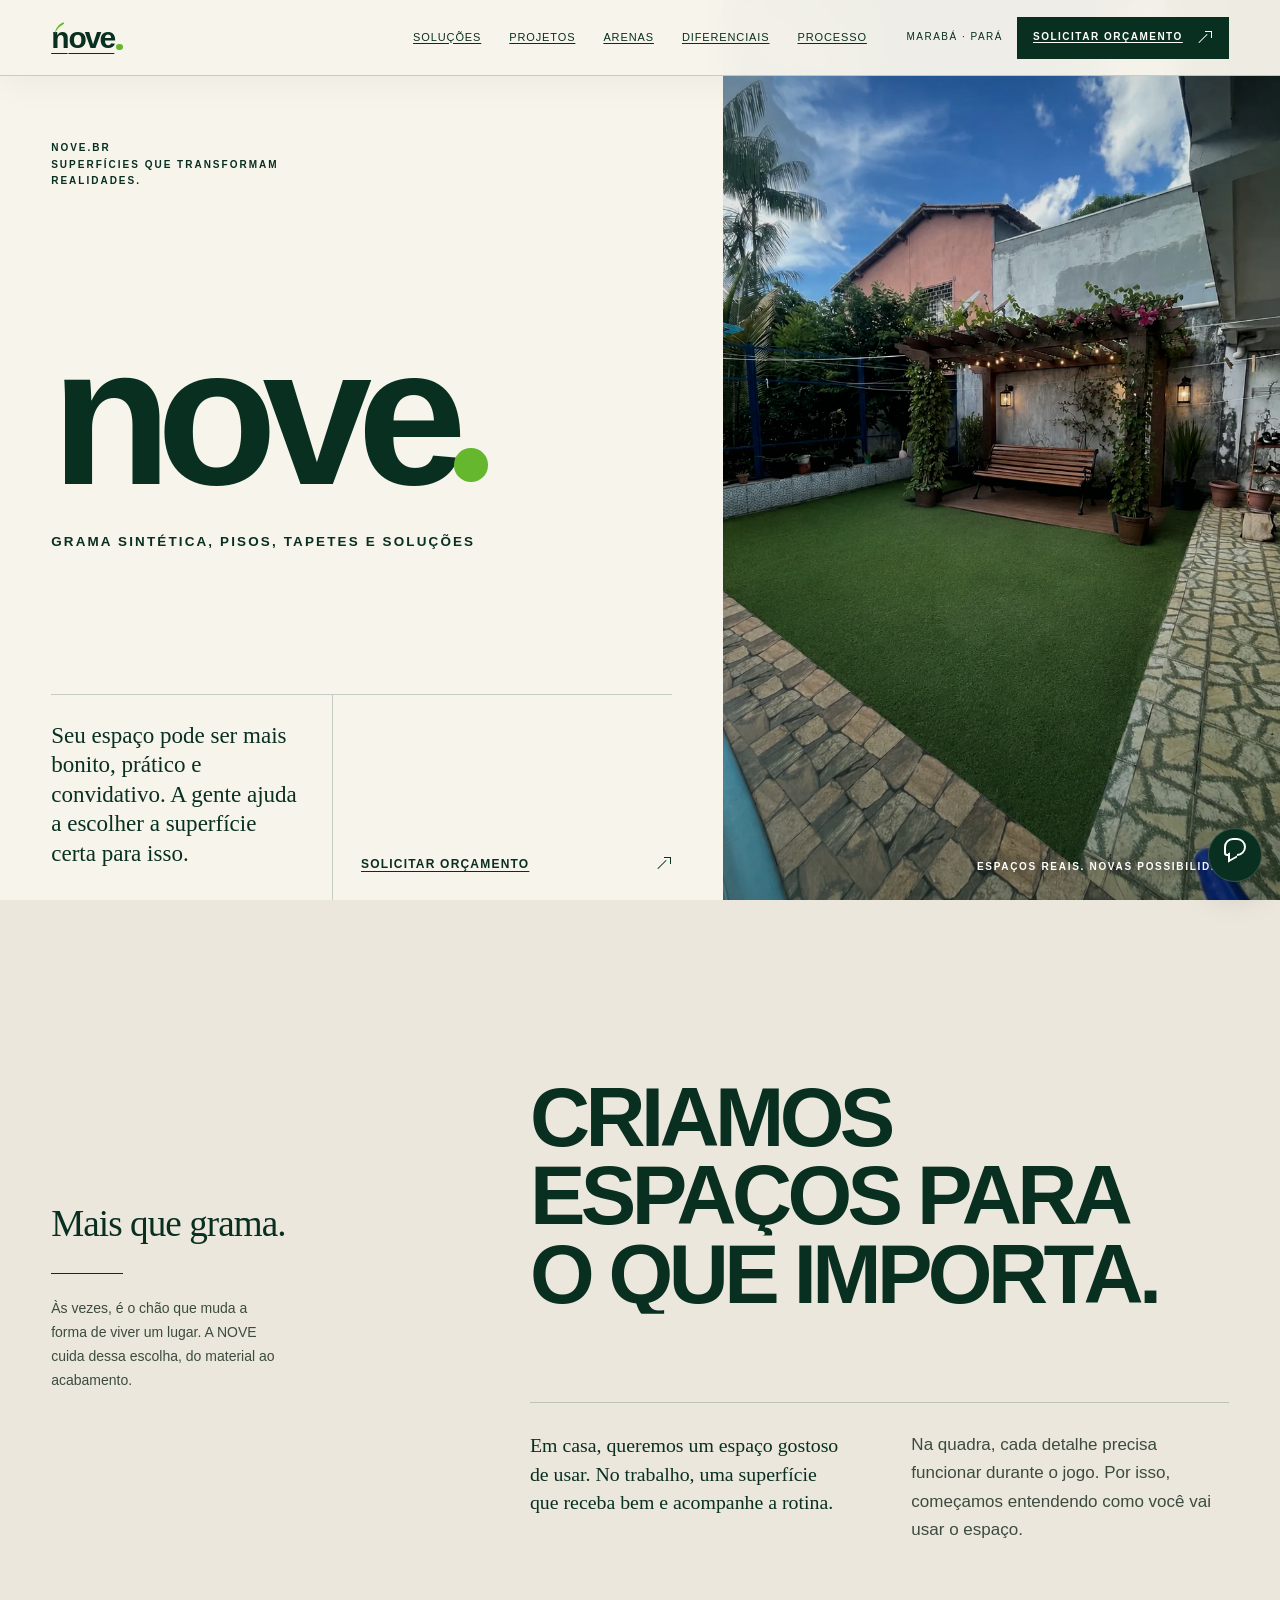
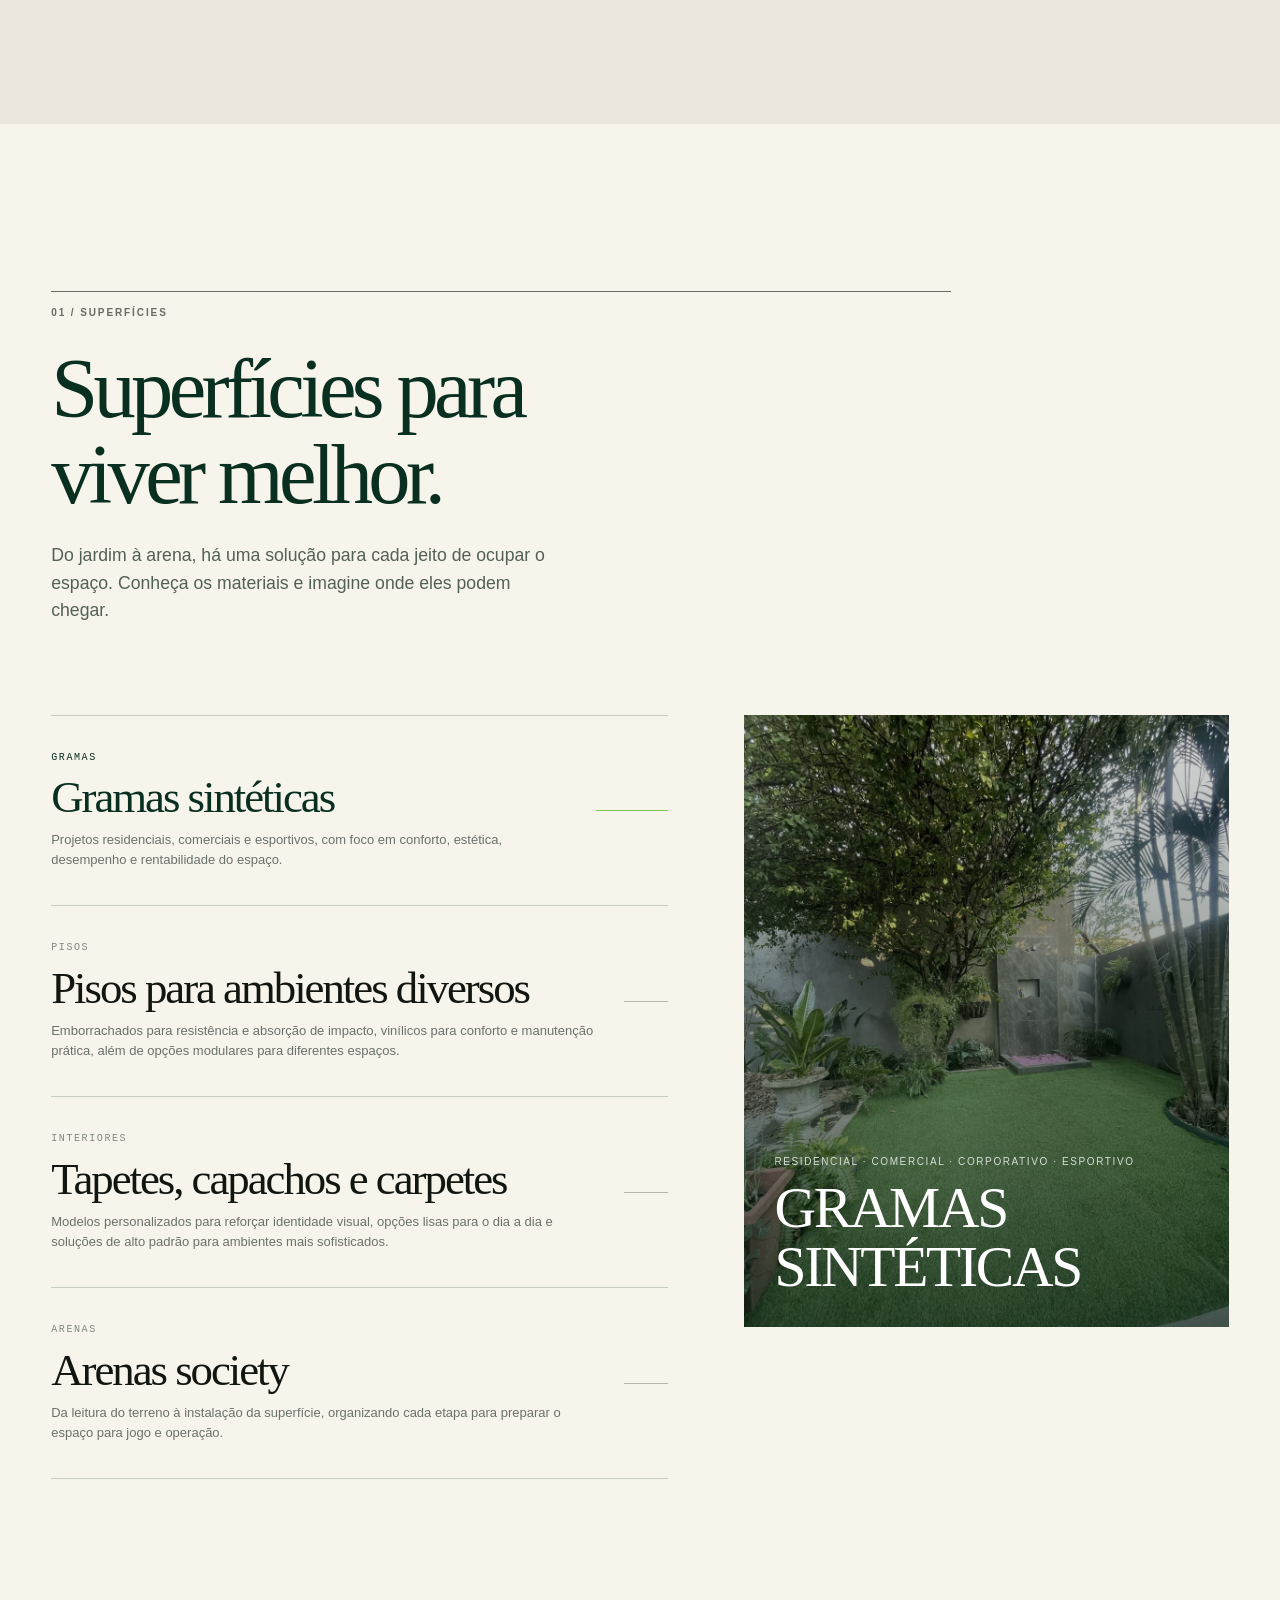
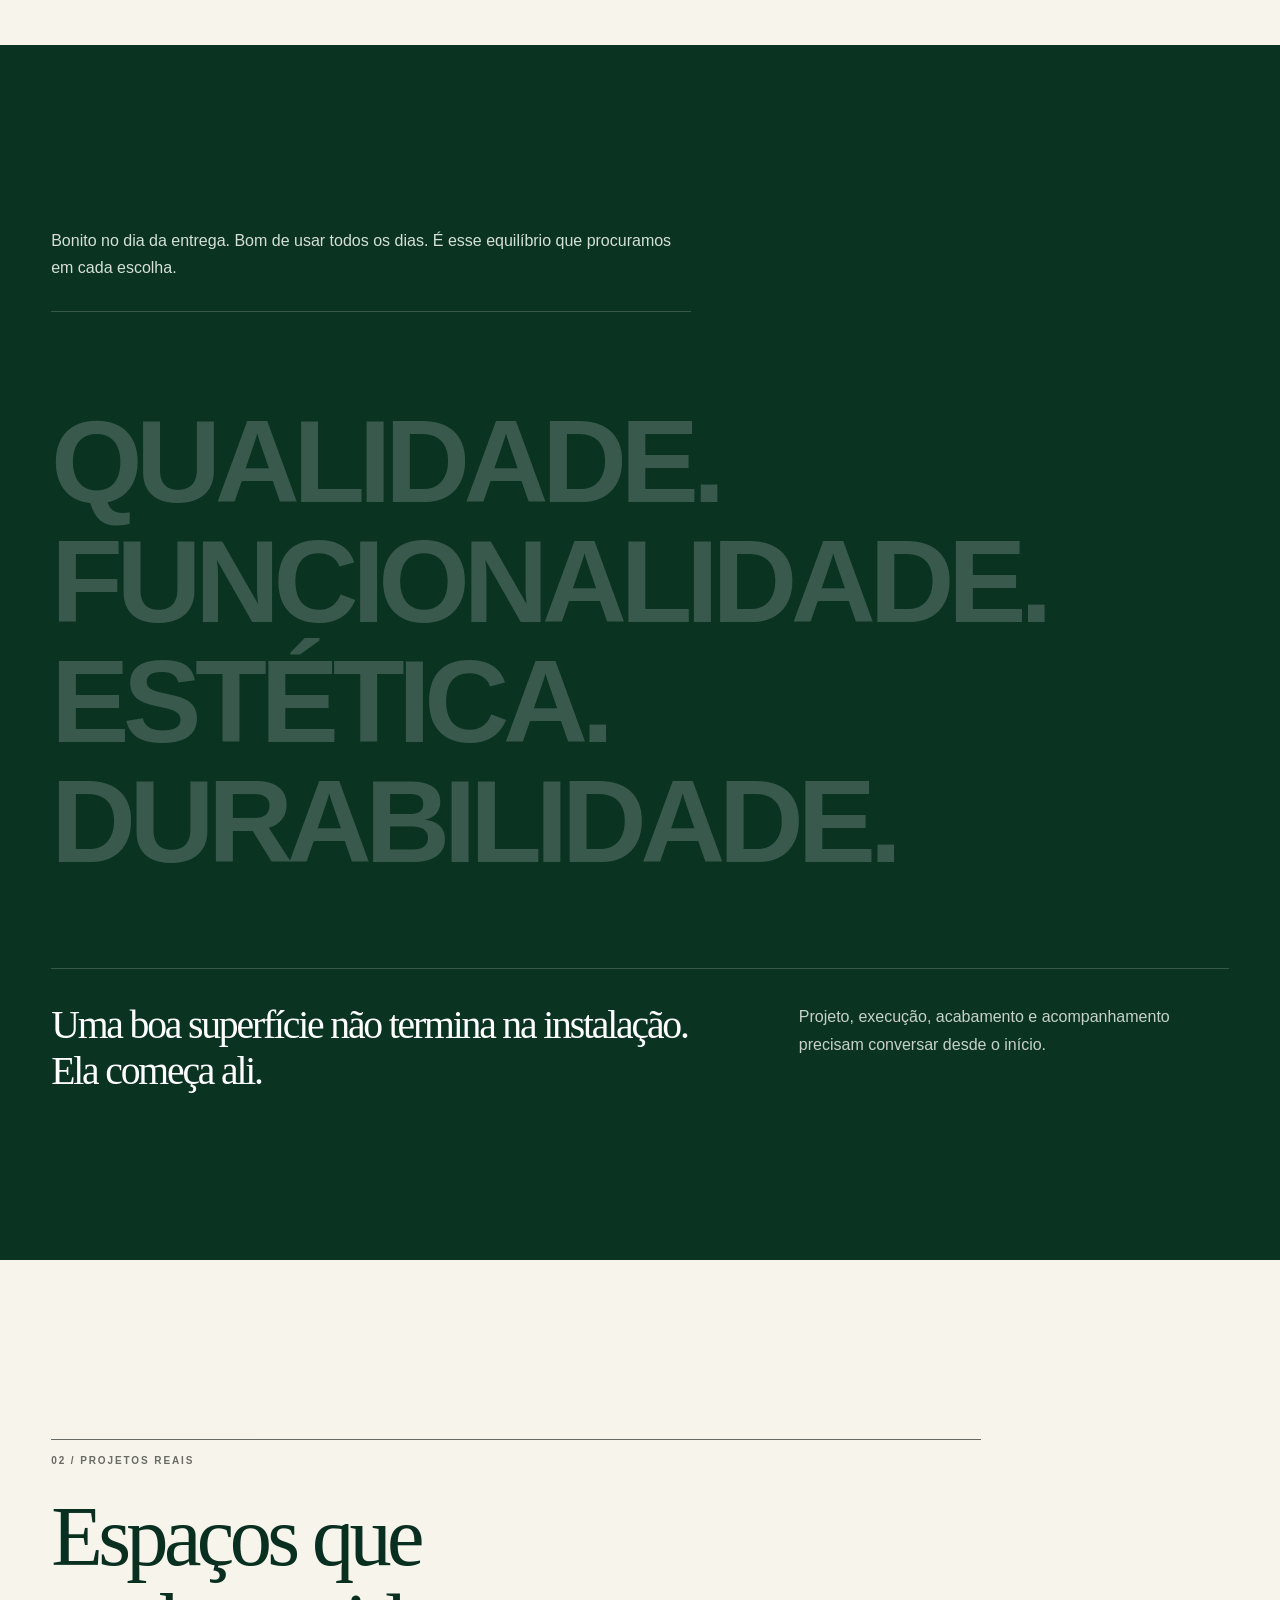
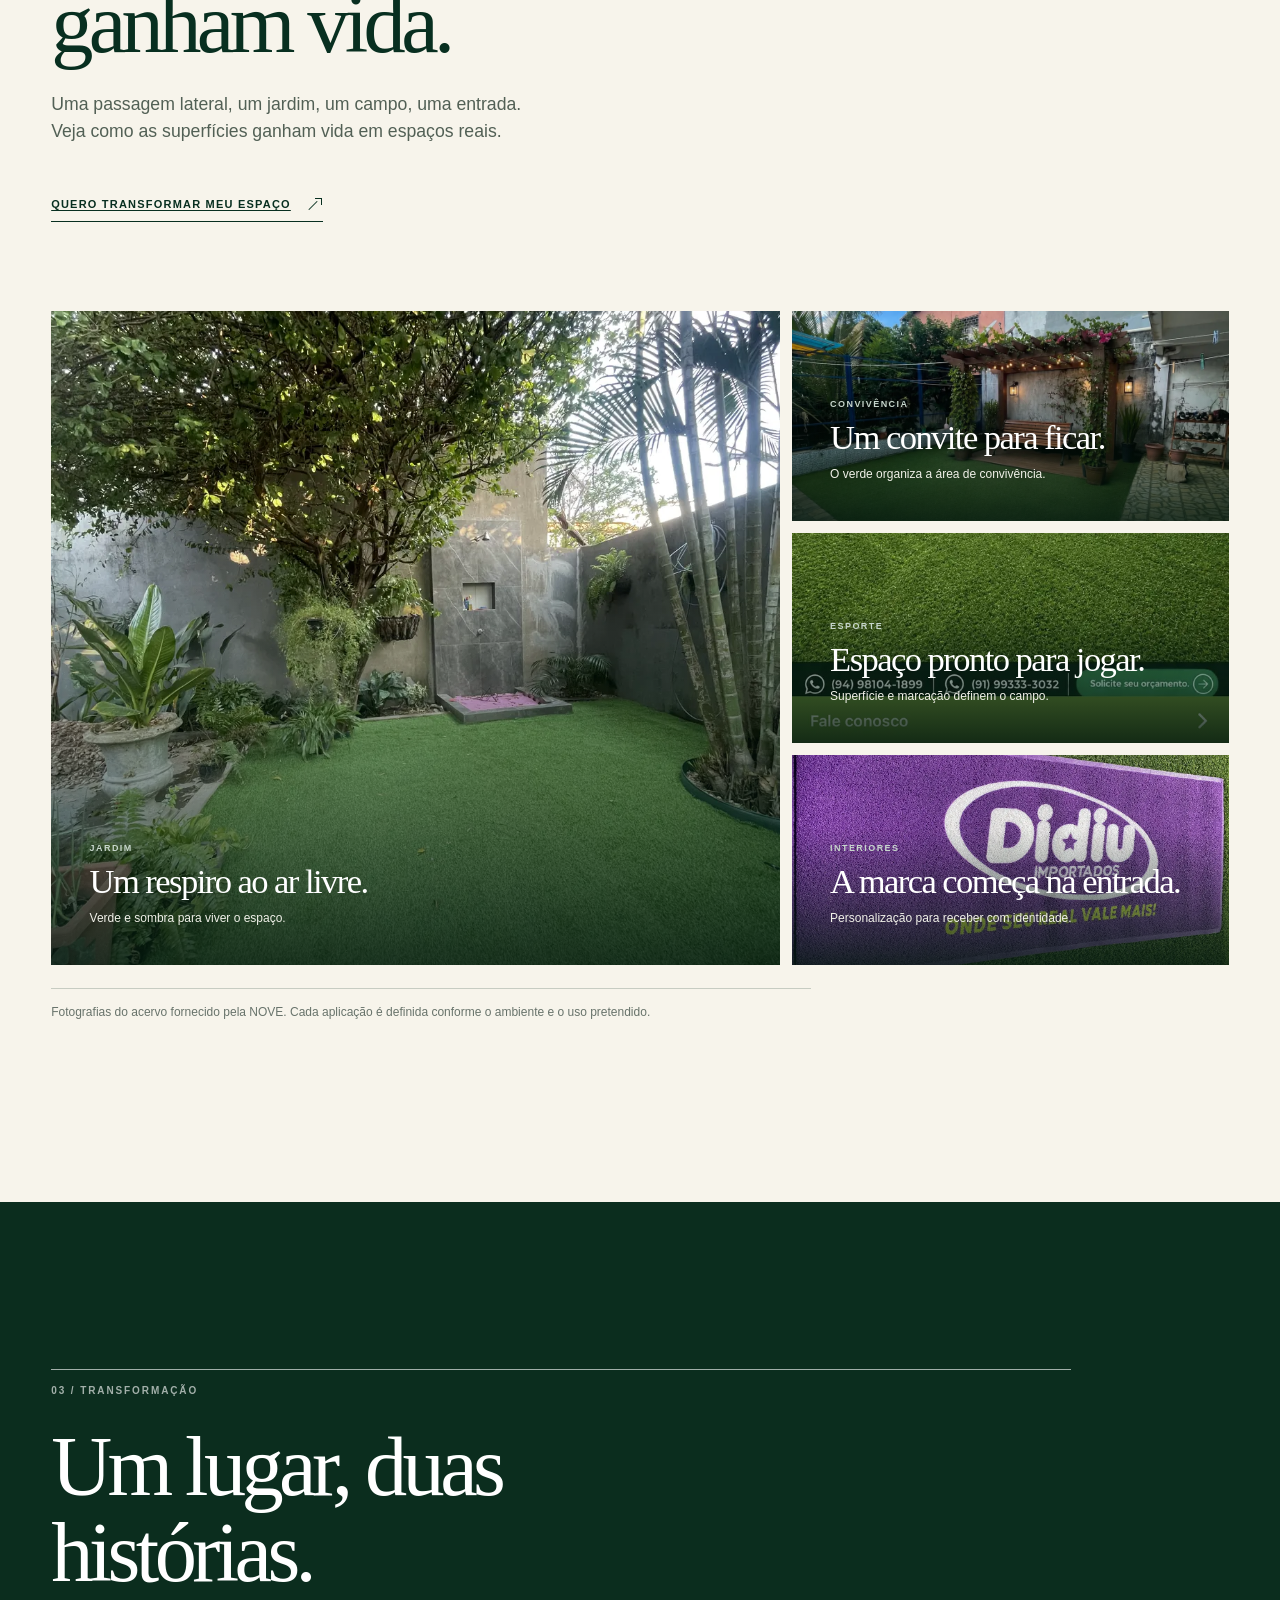
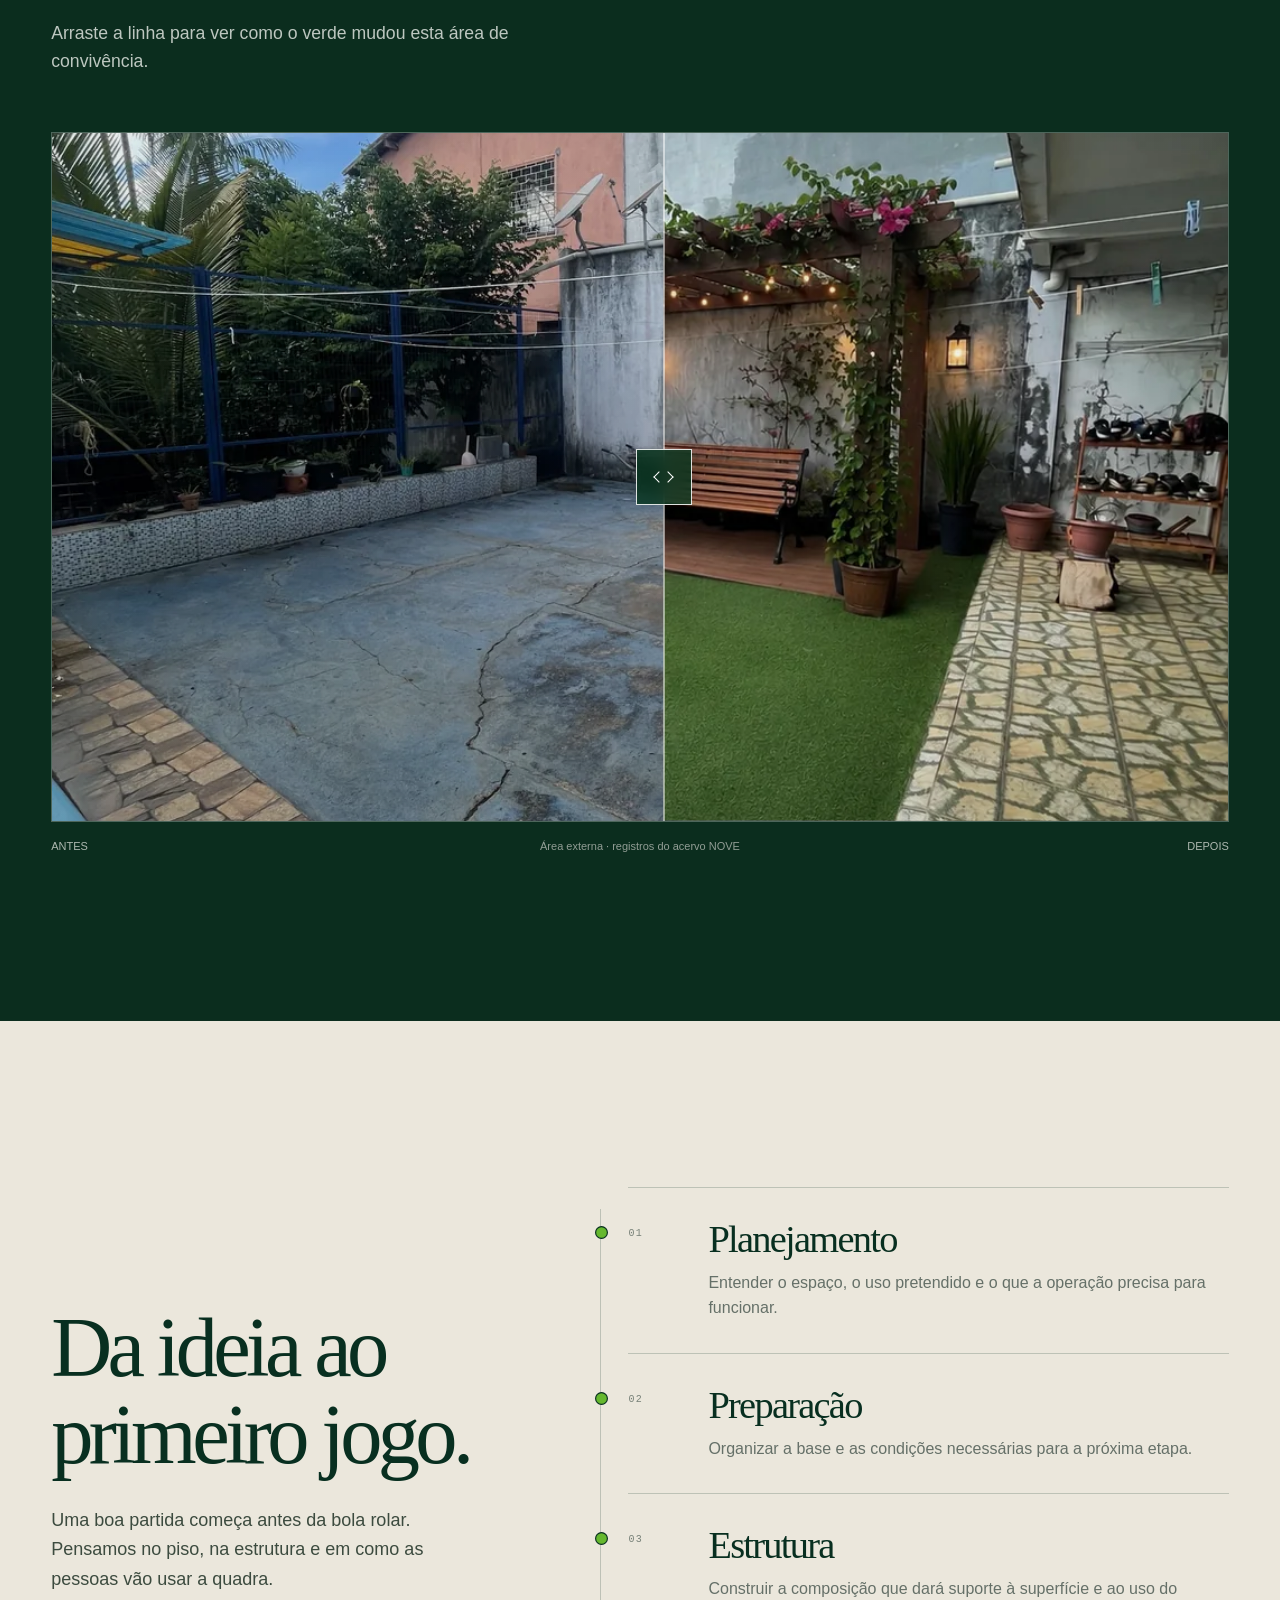
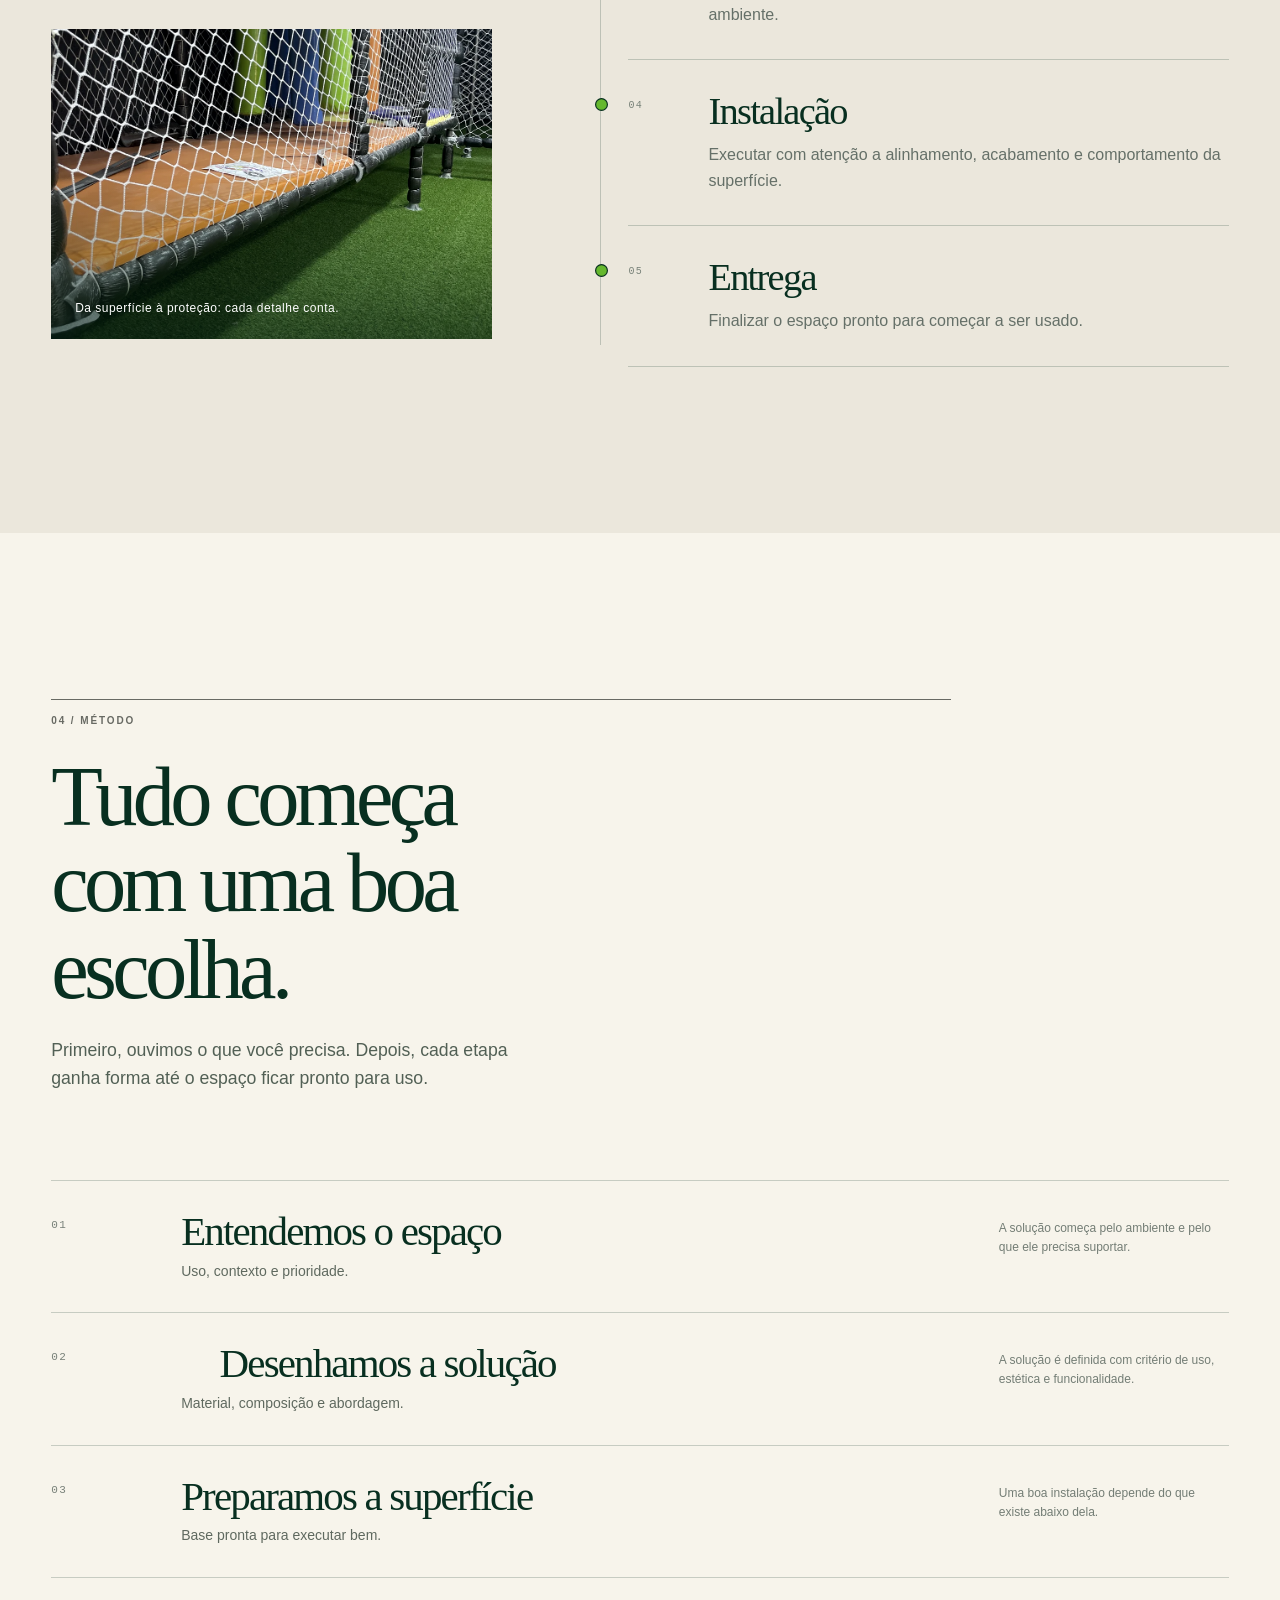
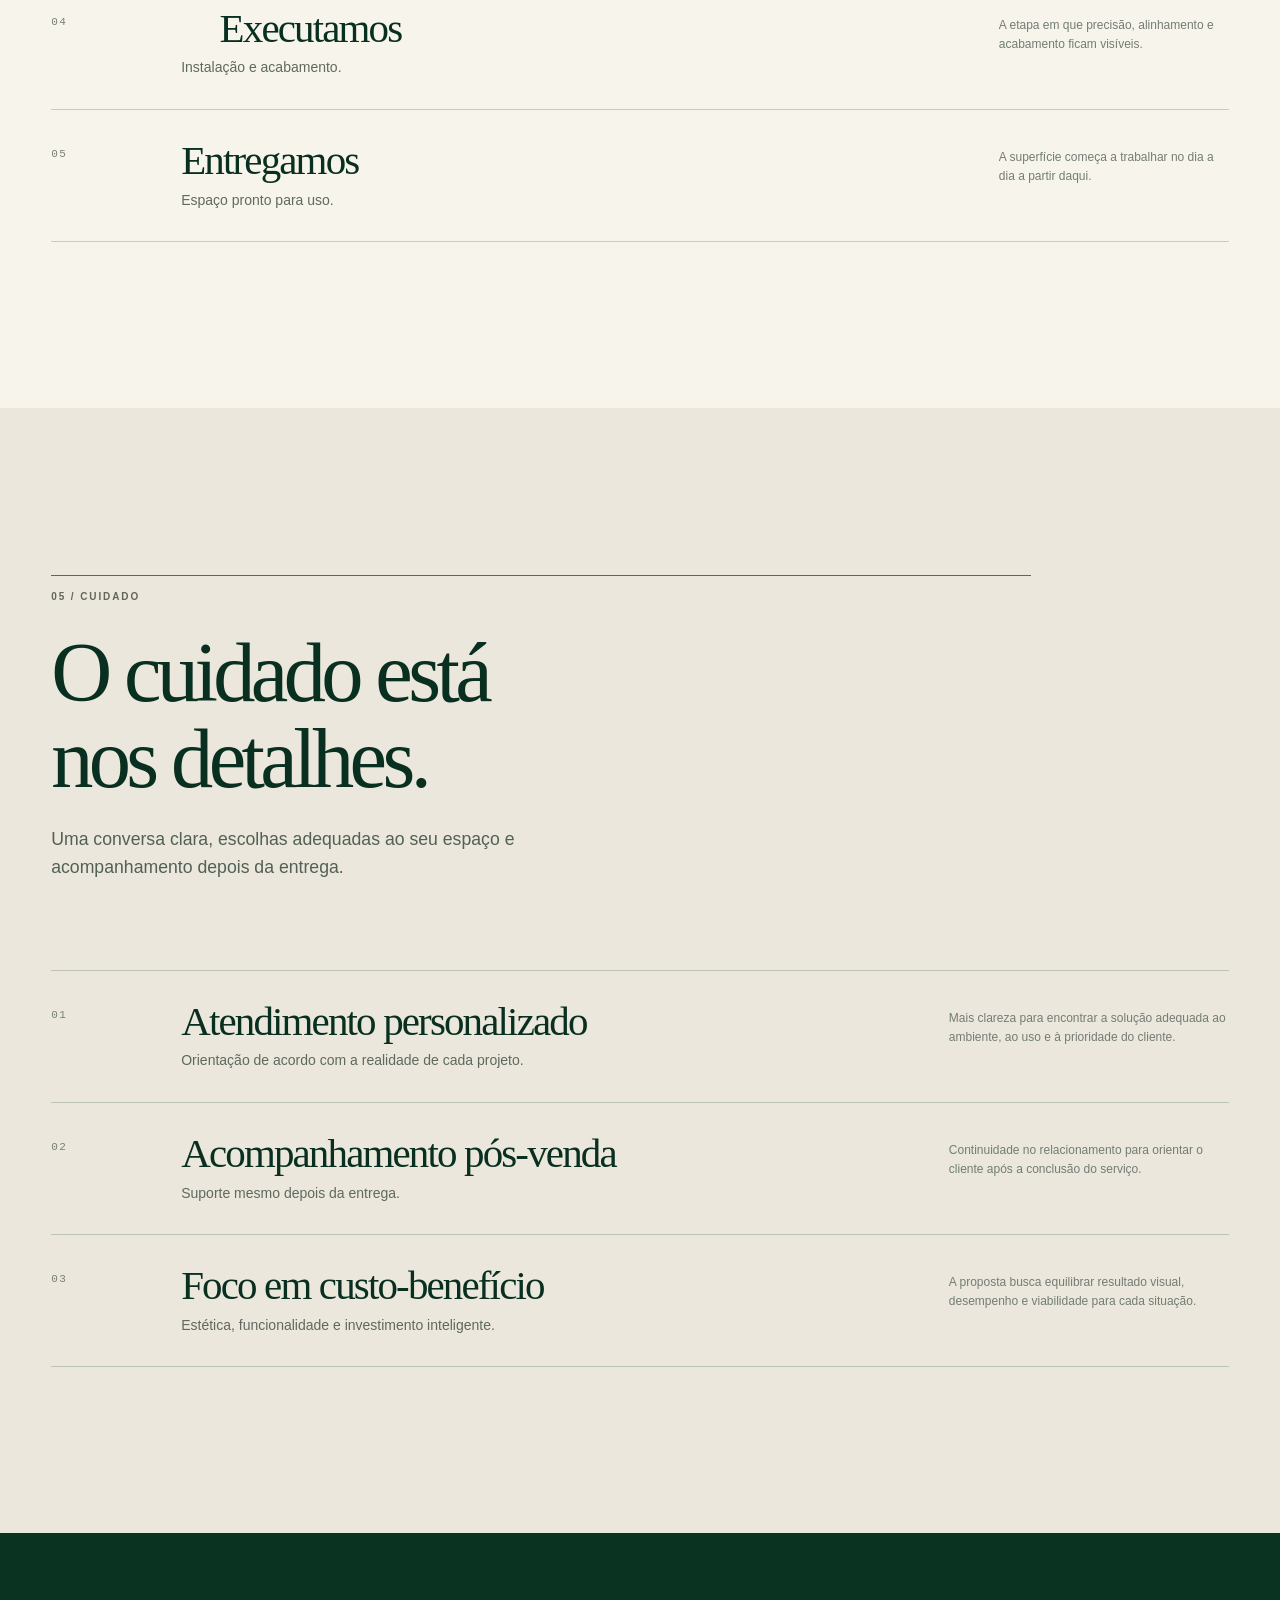
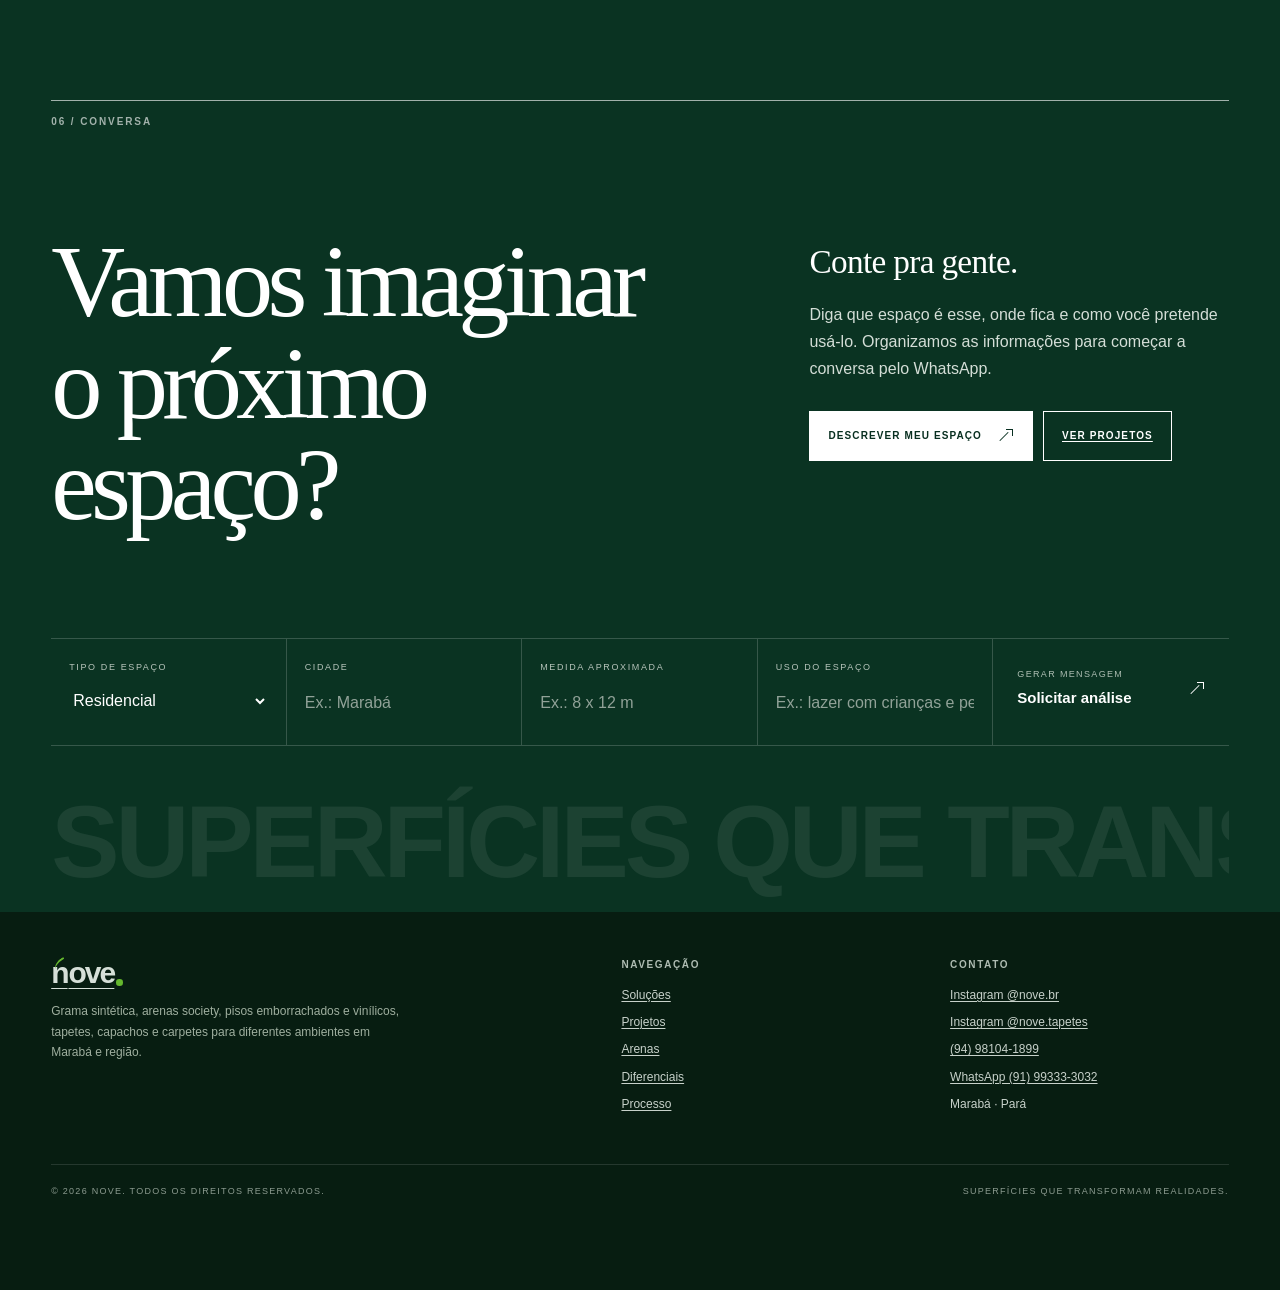
==== commit b3f1e7c6: "Curate premium NOVE project imagery" ====
--- a/index.html
+++ b/index.html
@@ -37,7 +37,7 @@
       .hero-bottom{order:3;display:grid;grid-template-columns:1fr;padding:22px 20px 0;background:#f8f6ef}
     }
   </style>
-  <link rel="stylesheet" href="styles/site-7.css?v=editorial-1" />
+  <link rel="stylesheet" href="styles/site-7.css?v=editorial-2" />
   <script>document.documentElement.classList.add('has-js');</script>
 </head>
 <body>
@@ -134,7 +134,7 @@
 
       <div class="solutions-shell">
         <div class="solutions-list" role="tablist" aria-label="Soluções NOVE" aria-orientation="vertical">
-          <button class="solution-row" role="tab" id="tab-grama" aria-selected="true" aria-controls="solutionPanel" data-title="GRAMAS SINTÉTICAS" data-label="Residencial · comercial · corporativo · esportivo" data-src="assets/new/corredor-final.webp" data-alt="Corredor residencial com grama sintética instalada">
+          <button class="solution-row" role="tab" id="tab-grama" aria-selected="true" aria-controls="solutionPanel" data-title="GRAMAS SINTÉTICAS" data-label="Residencial · comercial · corporativo · esportivo" data-src="assets/new/jardim-arborizado.webp" data-alt="Jardim arborizado com grama sintética">
             <span><span class="index mono">GRAMAS</span><h3>Gramas sintéticas</h3><p>Projetos residenciais, comerciais e esportivos, com foco em conforto, estética, desempenho e rentabilidade do espaço.</p></span><span class="row-line" aria-hidden="true"></span>
           </button>
           <button class="solution-row" role="tab" id="tab-pisos" aria-selected="false" aria-controls="solutionPanel" data-title="PISOS PARA AMBIENTES DIVERSOS" data-label="Emborrachados · vinílicos · modulares" data-src="assets/new/piso-colorido.webp" data-alt="Piso modular colorido com composição de letras">
@@ -149,7 +149,7 @@
         </div>
 
         <div class="solution-visual" id="solutionPanel" role="tabpanel" aria-labelledby="tab-grama">
-          <img id="svImage" src="assets/new/corredor-final.webp" alt="Corredor residencial com grama sintética instalada" width="1050" height="1400" loading="lazy" decoding="async" />
+          <img id="svImage" src="assets/new/jardim-arborizado.webp" alt="Jardim arborizado com grama sintética" width="1050" height="1400" loading="lazy" decoding="async" />
           <div class="sv-grid" aria-hidden="true"></div>
           <div class="sv-content"><div class="sv-label" id="svLabel">Residencial · comercial · corporativo · esportivo</div><div class="sv-title" id="svTitle">GRAMAS SINTÉTICAS</div></div>
         </div>
@@ -178,12 +178,12 @@
 
       <div class="projects-stage real-projects" aria-label="Projetos reais executados pela NOVE">
         <figure class="project-media project-card main">
-          <img src="assets/new/corredor-final.webp" alt="Corredor residencial com grama sintética ao lado de piso claro" width="1050" height="1400" loading="lazy" decoding="async">
-          <figcaption class="project-caption"><span>Área externa</span><strong>O verde muda a passagem.</strong><small>Uma faixa lateral que passa a fazer parte do ambiente.</small></figcaption>
+          <img src="assets/new/jardim-arborizado.webp" alt="Jardim arborizado com grama sintética e plantas" width="1050" height="1400" loading="lazy" decoding="async">
+          <figcaption class="project-caption"><span>Jardim</span><strong>Um respiro ao ar livre.</strong><small>Verde e sombra para viver o espaço.</small></figcaption>
         </figure>
         <figure class="project-media project-card">
-          <img src="assets/new/jardim-pergolado.webp" alt="Jardim com grama sintética, flores e sombra de pergolado" width="787" height="1400" loading="lazy" decoding="async">
-          <figcaption class="project-caption"><span>Jardim</span><strong>Um convite para ficar.</strong><small>O verde organiza a área de convivência.</small></figcaption>
+          <img src="assets/new/quintal-depois.webp" alt="Quintal com grama sintética, banco e pergolado" width="1050" height="1400" loading="lazy" decoding="async">
+          <figcaption class="project-caption"><span>Convivência</span><strong>Um convite para ficar.</strong><small>O verde organiza a área de convivência.</small></figcaption>
         </figure>
         <figure class="project-media project-card">
           <img src="assets/new/quadra-final.webp" alt="Campo society com grama sintética e marcação branca" width="647" height="1400" loading="lazy" decoding="async">
--- a/styles/site-7.css
+++ b/styles/site-7.css
@@ -25,6 +25,7 @@
 .hero-signature{max-width:270px;letter-spacing:.2em}
 .hero-subbrand{font-size:clamp(11px,1.05vw,16px);letter-spacing:.16em;font-weight:600}
 .hero-image img{object-position:center 65%;filter:saturate(.81) contrast(1.08) brightness(.94)}
+.hero-field{display:none}
 .hero-image:after{background:linear-gradient(180deg,rgba(3,25,13,.13),transparent 42%,rgba(3,25,13,.43))}
 .hero-photo-note{font-weight:600;letter-spacing:.17em}
 .hero-statement{font-family:Georgia,"Times New Roman",serif;font-size:clamp(20px,1.8vw,28px);line-height:1.28;color:var(--green)}
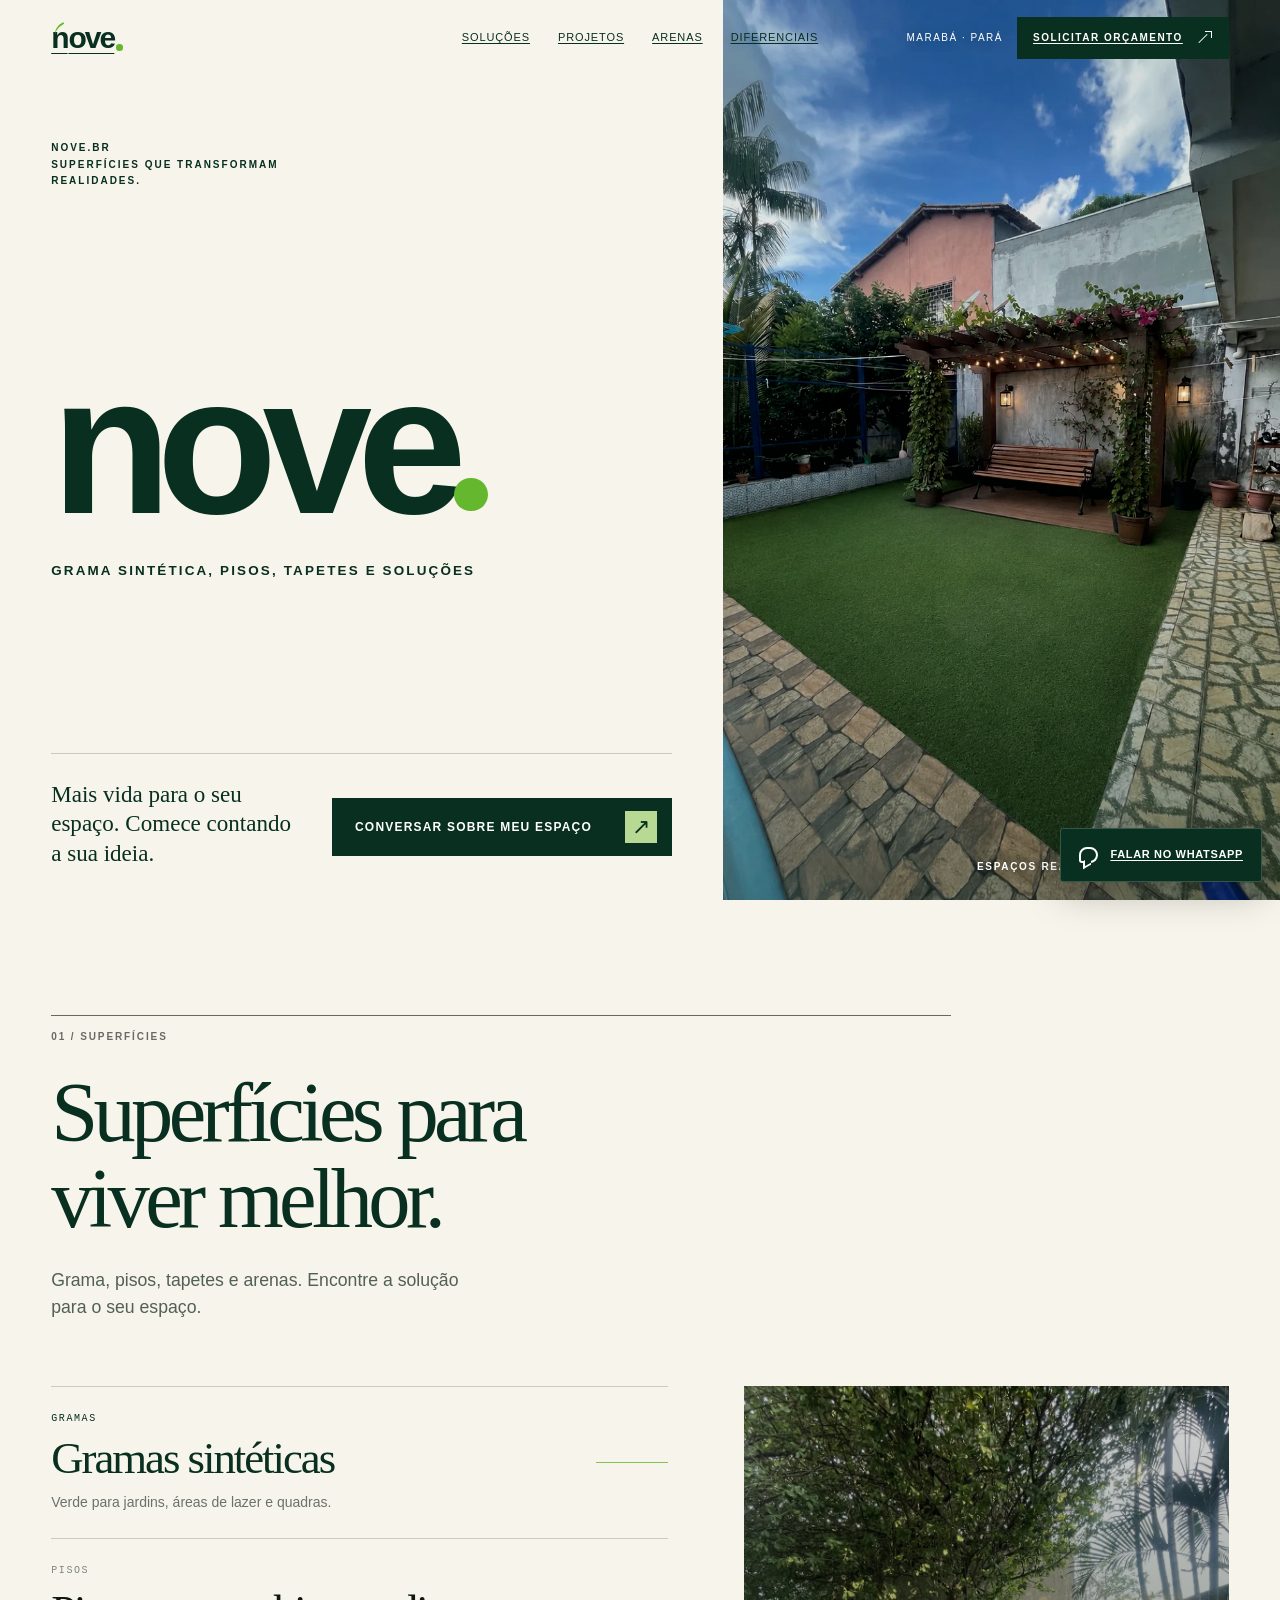
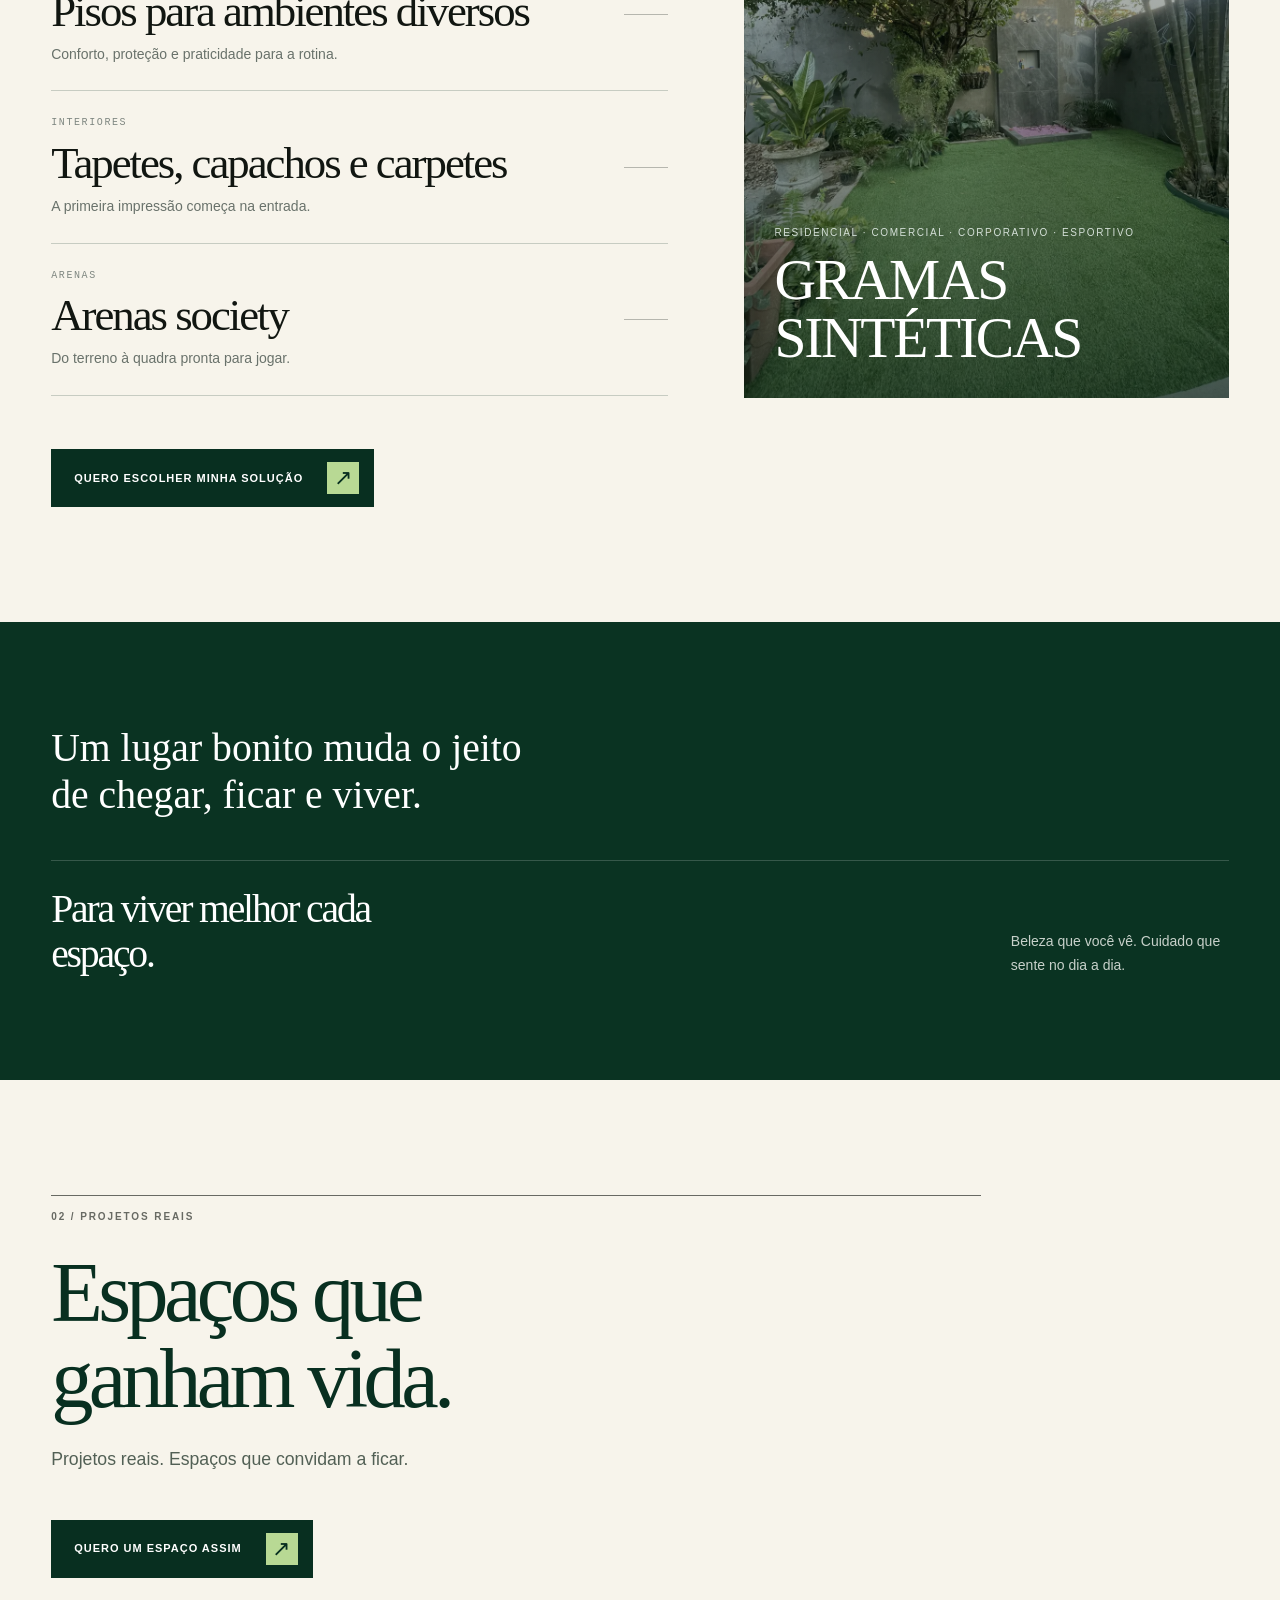
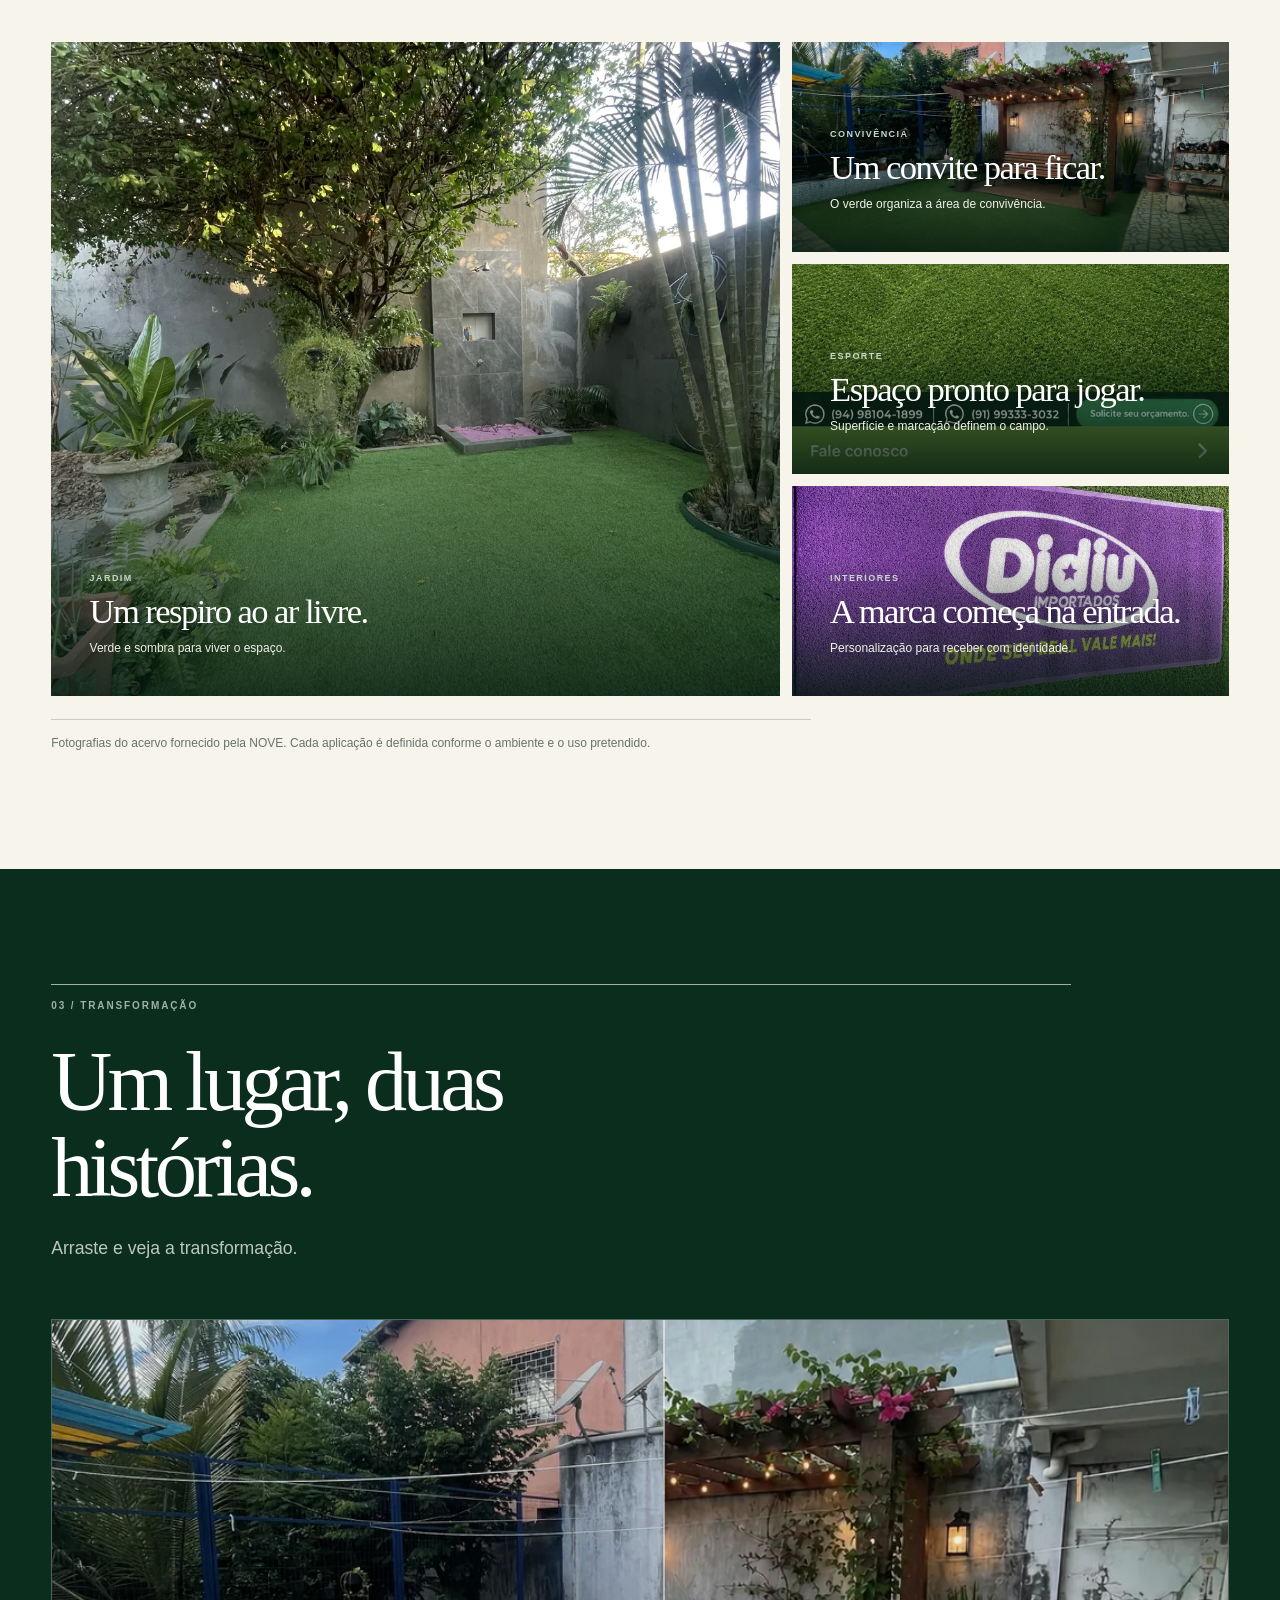
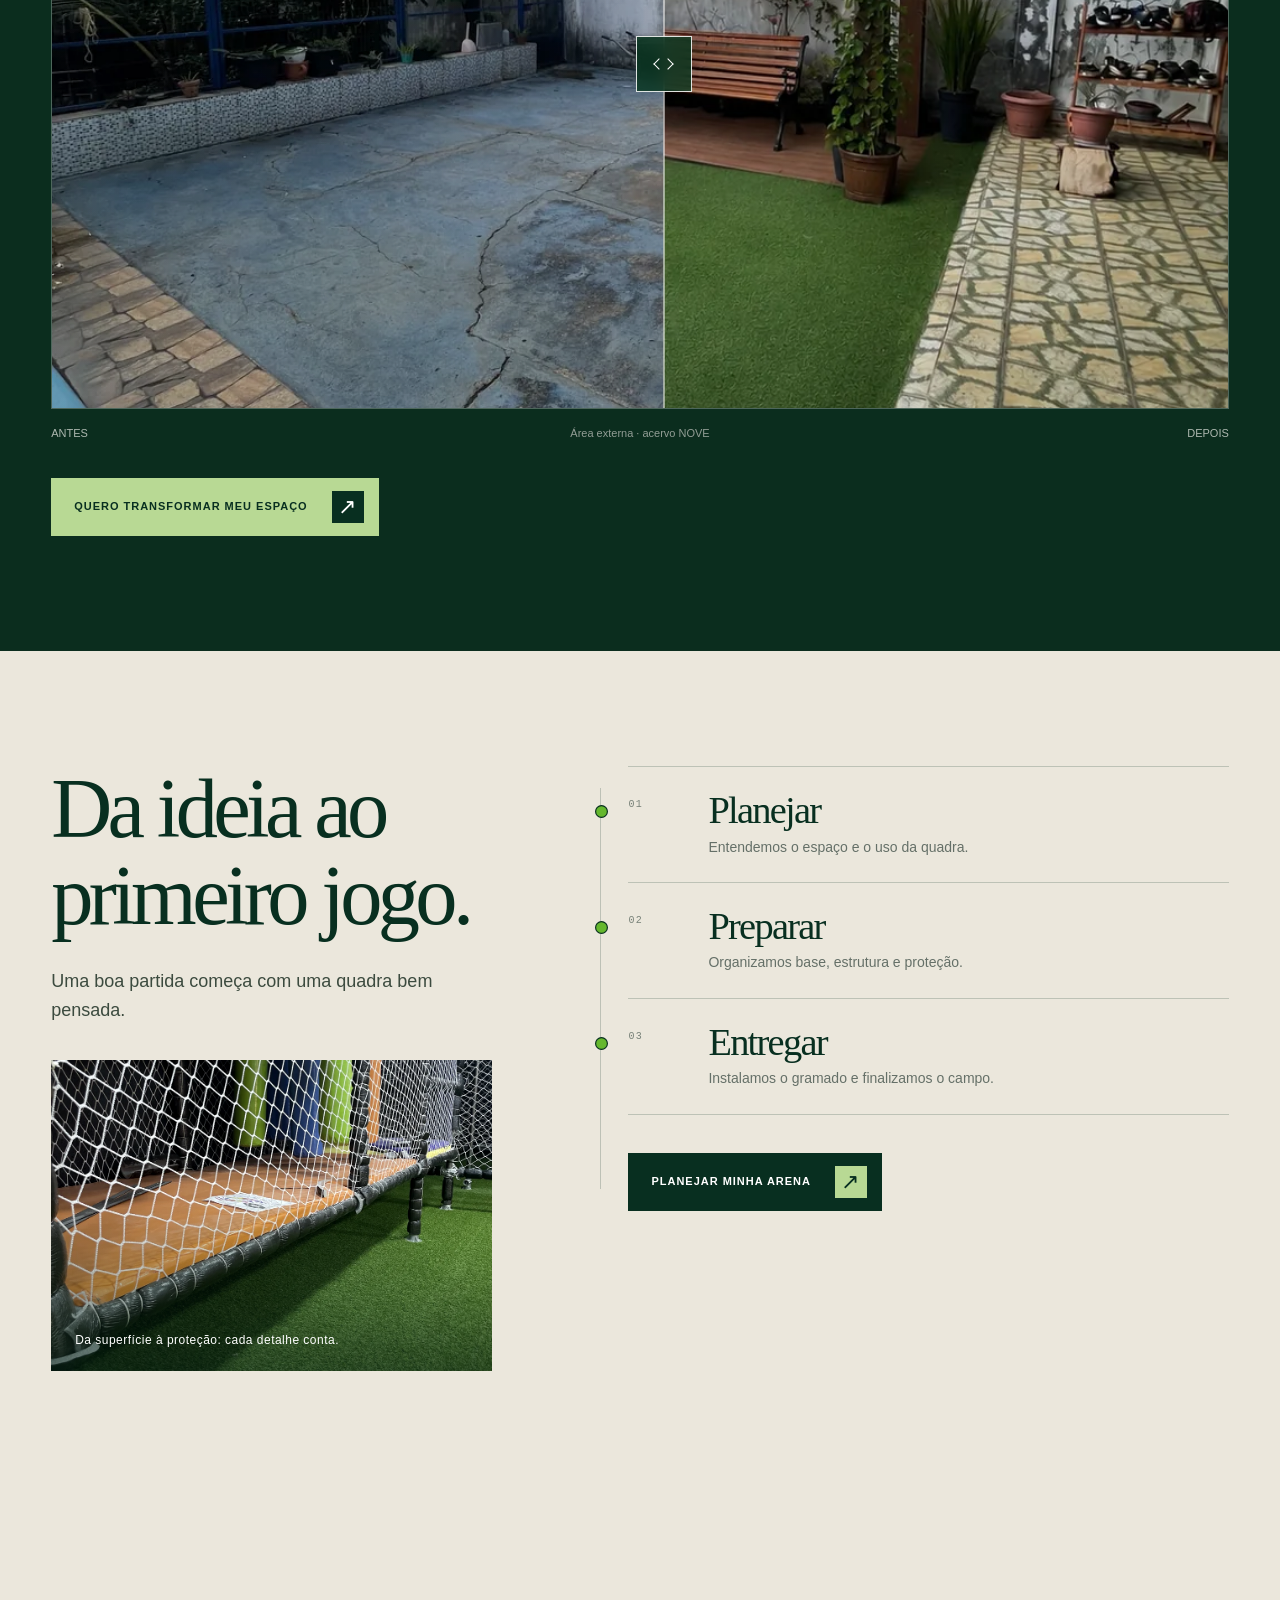
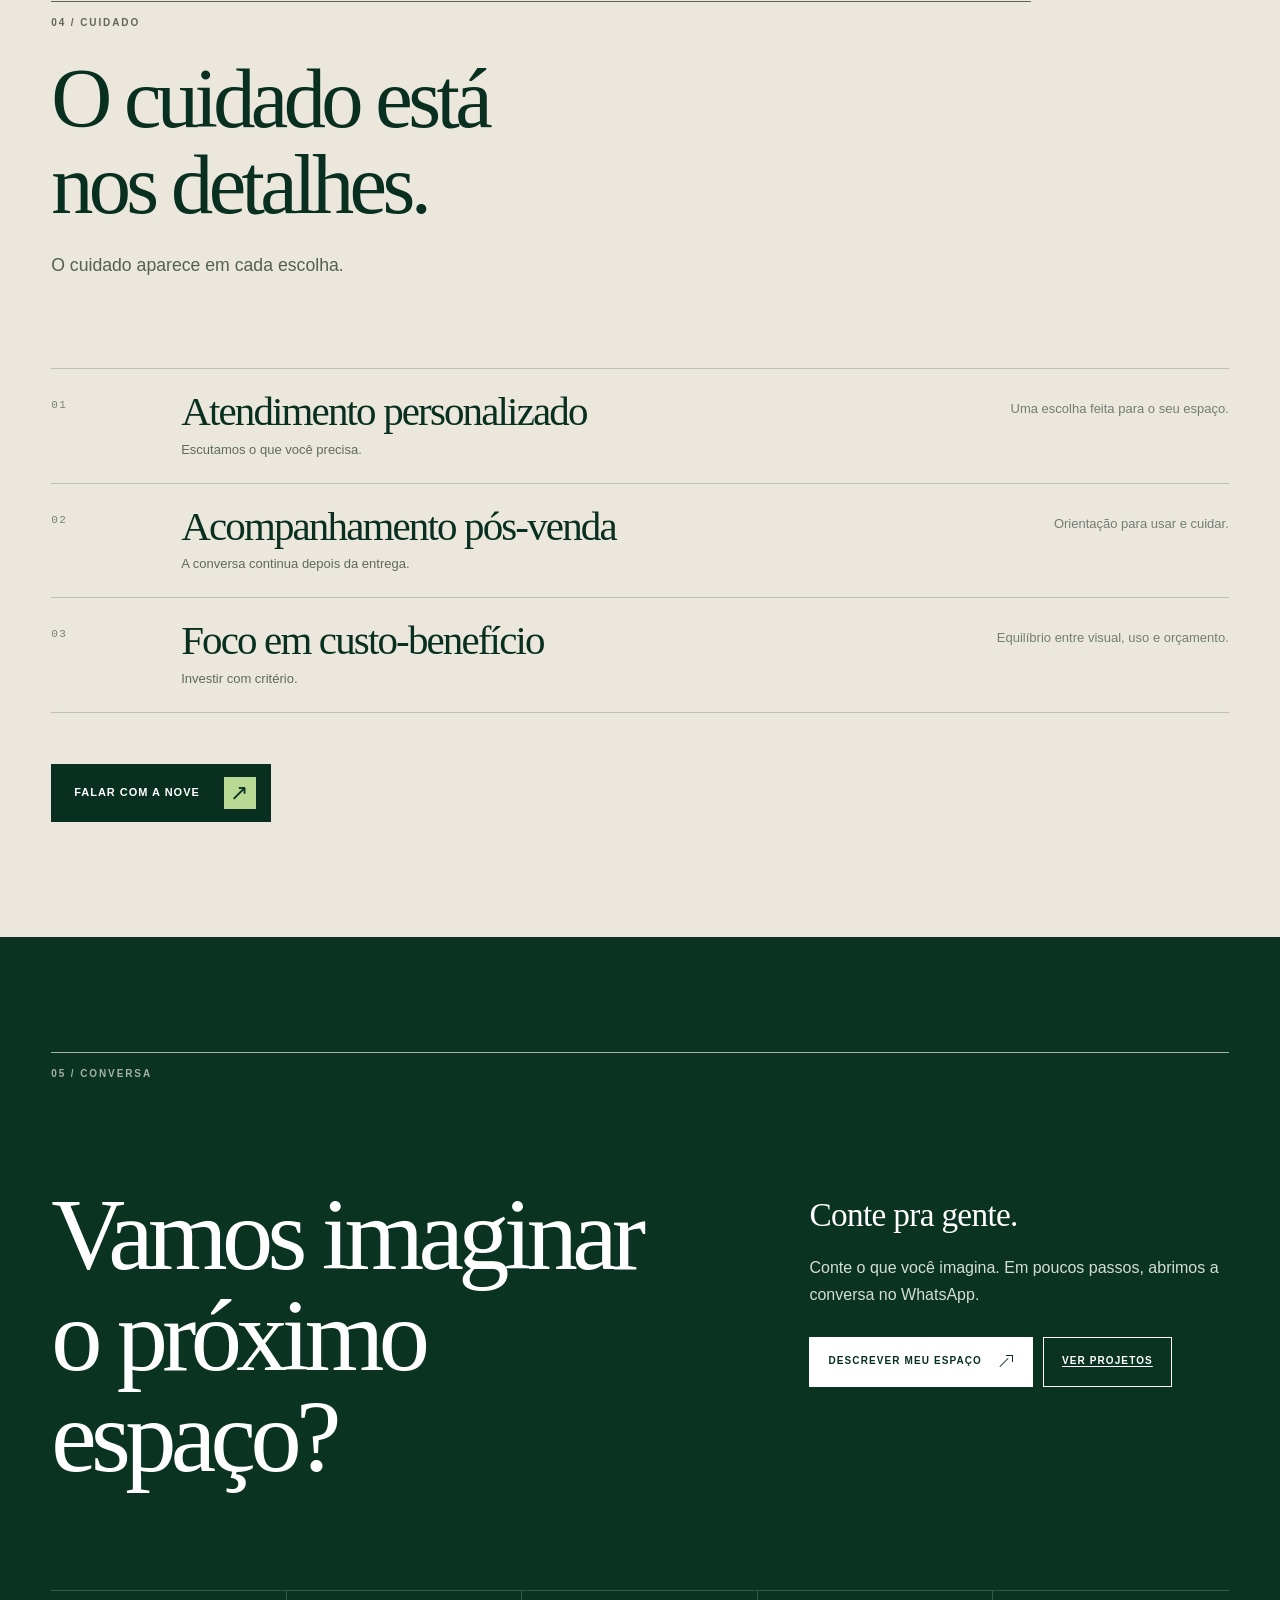
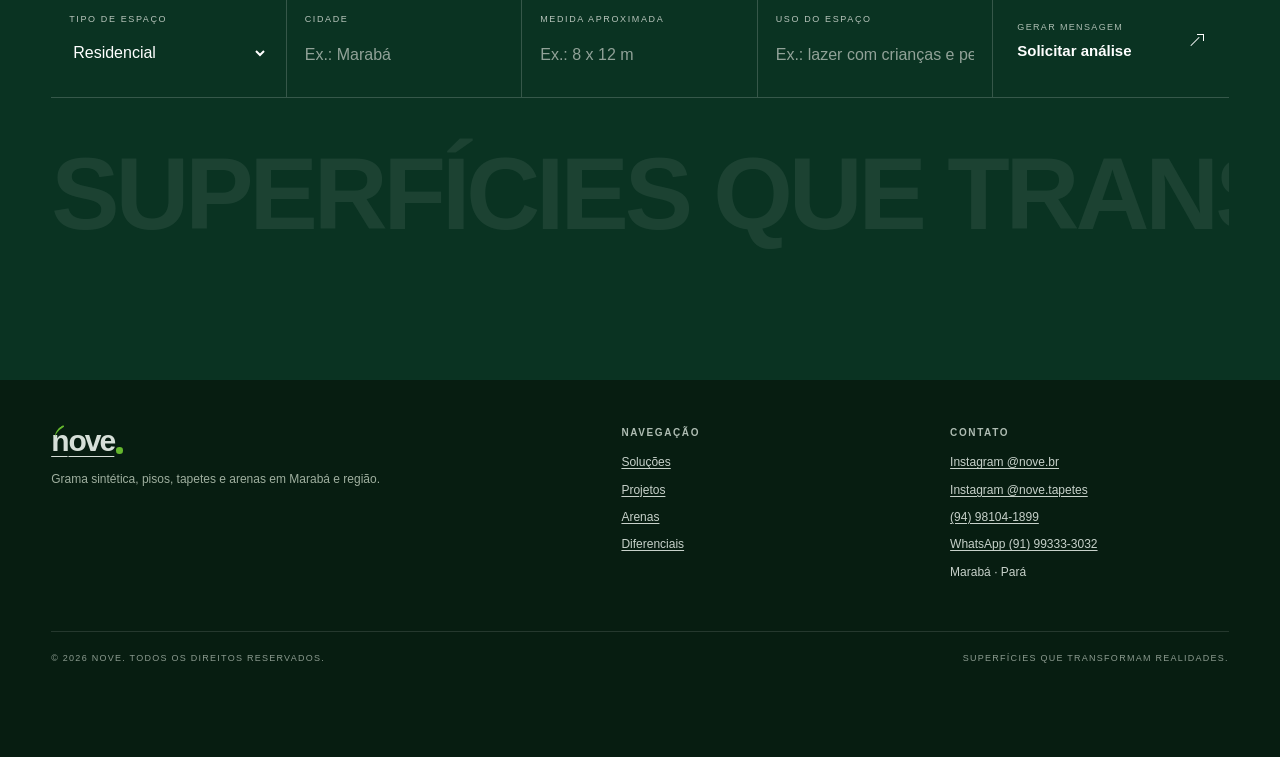
==== commit 55b5bbdd: "Focus NOVE page on solutions and prominent WhatsApp actions" ====
--- a/index.html
+++ b/index.html
@@ -38,6 +38,7 @@
     }
   </style>
   <link rel="stylesheet" href="styles/site-7.css?v=editorial-2" />
+  <link rel="stylesheet" href="styles/site-8.css?v=direct-1" />
   <script>document.documentElement.classList.add('has-js');</script>
 </head>
 <body>
@@ -66,7 +67,7 @@
       <a href="#projetos">Projetos</a>
       <a href="#arenas">Arenas</a>
       <a href="#diferenciais">Diferenciais</a>
-      <a href="#processo">Processo</a>
+      
     </nav>
     <div class="header-meta">
       <span class="loc">Marabá · Pará</span>
@@ -82,7 +83,7 @@
     <a href="#projetos">Projetos</a>
     <a href="#arenas">Arenas</a>
     <a href="#diferenciais">Diferenciais</a>
-    <a href="#processo">Processo</a>
+    
     <a href="#contato">Orçamento</a>
   </nav>
   <div class="mobile-meta"><span>NOVE.BR</span><span>Marabá · PA</span></div>
@@ -97,8 +98,8 @@
         <div class="hero-subbrand">Grama sintética, pisos, tapetes e soluções</div>
       </div>
       <div class="hero-bottom">
-        <div class="hero-statement">Seu espaço pode ser mais bonito, prático e convidativo. A gente ajuda a escolher a superfície certa para isso.</div>
-        <a class="hero-cta" href="#contato"><strong>Solicitar orçamento</strong><span class="arrow-mark" aria-hidden="true"></span></a>
+        <div class="hero-statement">Mais vida para o seu espaço. Comece contando a sua ideia.</div>
+        <a class="hero-cta wa-cta" href="https://wa.me/5591993333032?text=Ol%C3%A1%2C%20NOVE!%20Quero%20conversar%20sobre%20meu%20espa%C3%A7o." target="_blank" rel="noopener"><strong>Conversar sobre meu espaço</strong></a>
       </div>
     </div>
     <div class="hero-image" aria-label="Área externa com grama sintética">
@@ -108,43 +109,26 @@
     </div>
   </section>
 
-  <section class="intro" id="sobre" aria-labelledby="introTitle">
-    <div class="wrap intro-grid">
-      <aside class="intro-aside">
-        <h2>Mais que grama.</h2>
-        <div class="rule" aria-hidden="true"></div>
-        <p>Às vezes, é o chão que muda a forma de viver um lugar. A NOVE cuida dessa escolha, do material ao acabamento.</p>
-      </aside>
-      <div>
-        <h2 class="intro-title" id="introTitle"><span>CRIAMOS</span><span>ESPAÇOS PARA</span><span>O QUE IMPORTA.</span></h2>
-        <div class="intro-body">
-          <p>Em casa, queremos um espaço gostoso de usar. No trabalho, uma superfície que receba bem e acompanhe a rotina.</p>
-          <p>Na quadra, cada detalhe precisa funcionar durante o jogo. Por isso, começamos entendendo como você vai usar o espaço.</p>
-        </div>
-      </div>
-    </div>
-  </section>
-
   <section class="solutions" id="solucoes" aria-labelledby="solucoesTitle">
     <div class="wrap">
       <div class="solutions-header">
         <h2 class="display" id="solucoesTitle">Superfícies para viver melhor.</h2>
-        <p class="section-intro">Do jardim à arena, há uma solução para cada jeito de ocupar o espaço. Conheça os materiais e imagine onde eles podem chegar.</p>
+        <p class="section-intro">Grama, pisos, tapetes e arenas. Encontre a solução para o seu espaço.</p>
       </div>
 
       <div class="solutions-shell">
         <div class="solutions-list" role="tablist" aria-label="Soluções NOVE" aria-orientation="vertical">
           <button class="solution-row" role="tab" id="tab-grama" aria-selected="true" aria-controls="solutionPanel" data-title="GRAMAS SINTÉTICAS" data-label="Residencial · comercial · corporativo · esportivo" data-src="assets/new/jardim-arborizado.webp" data-alt="Jardim arborizado com grama sintética">
-            <span><span class="index mono">GRAMAS</span><h3>Gramas sintéticas</h3><p>Projetos residenciais, comerciais e esportivos, com foco em conforto, estética, desempenho e rentabilidade do espaço.</p></span><span class="row-line" aria-hidden="true"></span>
+            <span><span class="index mono">GRAMAS</span><h3>Gramas sintéticas</h3><p>Verde para jardins, áreas de lazer e quadras.</p></span><span class="row-line" aria-hidden="true"></span>
           </button>
           <button class="solution-row" role="tab" id="tab-pisos" aria-selected="false" aria-controls="solutionPanel" data-title="PISOS PARA AMBIENTES DIVERSOS" data-label="Emborrachados · vinílicos · modulares" data-src="assets/new/piso-colorido.webp" data-alt="Piso modular colorido com composição de letras">
-            <span><span class="index mono">PISOS</span><h3>Pisos para ambientes diversos</h3><p>Emborrachados para resistência e absorção de impacto, vinílicos para conforto e manutenção prática, além de opções modulares para diferentes espaços.</p></span><span class="row-line" aria-hidden="true"></span>
+            <span><span class="index mono">PISOS</span><h3>Pisos para ambientes diversos</h3><p>Conforto, proteção e praticidade para a rotina.</p></span><span class="row-line" aria-hidden="true"></span>
           </button>
           <button class="solution-row" role="tab" id="tab-tapetes" aria-selected="false" aria-controls="solutionPanel" data-title="TAPETES, CAPACHOS E CARPETES" data-label="Personalizados · lisos · alto padrão" data-src="assets/new/tapete-personalizado.webp" data-alt="Tapete personalizado roxo com marca aplicada">
-            <span><span class="index mono">INTERIORES</span><h3>Tapetes, capachos e carpetes</h3><p>Modelos personalizados para reforçar identidade visual, opções lisas para o dia a dia e soluções de alto padrão para ambientes mais sofisticados.</p></span><span class="row-line" aria-hidden="true"></span>
+            <span><span class="index mono">INTERIORES</span><h3>Tapetes, capachos e carpetes</h3><p>A primeira impressão começa na entrada.</p></span><span class="row-line" aria-hidden="true"></span>
           </button>
           <button class="solution-row" role="tab" id="tab-arena" aria-selected="false" aria-controls="solutionPanel" data-title="ARENAS SOCIETY" data-label="Planejamento · preparação · estrutura · instalação" data-src="assets/new/quadra-final.webp" data-alt="Campo society com grama sintética e linhas brancas">
-            <span><span class="index mono">ARENAS</span><h3>Arenas society</h3><p>Da leitura do terreno à instalação da superfície, organizando cada etapa para preparar o espaço para jogo e operação.</p></span><span class="row-line" aria-hidden="true"></span>
+            <span><span class="index mono">ARENAS</span><h3>Arenas society</h3><p>Do terreno à quadra pronta para jogar.</p></span><span class="row-line" aria-hidden="true"></span>
           </button>
         </div>
 
@@ -154,17 +138,14 @@
           <div class="sv-content"><div class="sv-label" id="svLabel">Residencial · comercial · corporativo · esportivo</div><div class="sv-title" id="svTitle">GRAMAS SINTÉTICAS</div></div>
         </div>
       </div>
+      <div class="section-cta"><a class="wa-cta" href="https://wa.me/5591993333032?text=Ol%C3%A1%2C%20NOVE!%20Quero%20ajuda%20para%20escolher%20a%20superf%C3%ADcie%20certa%20para%20meu%20projeto." target="_blank" rel="noopener">Quero escolher minha solução</a></div>
     </div>
   </section>
 
   <section class="manifesto" aria-label="Princípios da NOVE">
     <div class="wrap">
-      <p class="manifesto-intro">Bonito no dia da entrega. Bom de usar todos os dias. É esse equilíbrio que procuramos em cada escolha.</p>
-      <div class="manifesto-word">QUALIDADE.</div>
-      <div class="manifesto-word">FUNCIONALIDADE.</div>
-      <div class="manifesto-word">ESTÉTICA.</div>
-      <div class="manifesto-word">DURABILIDADE.</div>
-      <div class="manifesto-end"><div class="manifesto-quote">Uma boa superfície não termina na instalação. Ela começa ali.</div><p>Projeto, execução, acabamento e acompanhamento precisam conversar desde o início.</p></div>
+      <p class="manifesto-intro">Um lugar bonito muda o jeito de chegar, ficar e viver.</p>
+      <div class="manifesto-end"><div class="manifesto-quote">Para viver melhor cada espaço.</div><p>Beleza que você vê. Cuidado que sente no dia a dia.</p></div>
     </div>
   </section>
 
@@ -172,8 +153,8 @@
     <div class="wrap">
       <div class="projects-header">
         <h2 class="display" id="projetosTitle">Espaços que ganham vida.</h2>
-        <p class="section-intro">Uma passagem lateral, um jardim, um campo, uma entrada. Veja como as superfícies ganham vida em espaços reais.</p>
-        <a class="project-action" href="#contato">Quero transformar meu espaço <span class="arrow-mark" aria-hidden="true"></span></a>
+        <p class="section-intro">Projetos reais. Espaços que convidam a ficar.</p>
+        <a class="project-action wa-cta" href="https://wa.me/5591993333032?text=Ol%C3%A1%2C%20NOVE!%20Vi%20os%20projetos%20e%20quero%20transformar%20meu%20espa%C3%A7o." target="_blank" rel="noopener">Quero um espaço assim</a>
       </div>
 
       <div class="projects-stage real-projects" aria-label="Projetos reais executados pela NOVE">
@@ -200,7 +181,7 @@
 
   <section class="compare" aria-labelledby="compareTitle">
     <div class="wrap">
-      <div class="compare-header"><h2 class="display light" id="compareTitle">Um lugar, duas histórias.</h2><p class="section-intro">Arraste a linha para ver como o verde mudou esta área de convivência.</p></div>
+      <div class="compare-header"><h2 class="display light" id="compareTitle">Um lugar, duas histórias.</h2><p class="section-intro">Arraste e veja a transformação.</p></div>
       <div class="compare-box" id="compareBox" role="slider" aria-label="Comparar antes e depois de projeto real da NOVE" aria-valuemin="0" aria-valuemax="100" aria-valuenow="52" aria-valuetext="52 por cento do resultado revelado" tabindex="0">
         <div class="surface-base"></div>
         <div class="surface-after" id="surfaceAfter"></div>
@@ -208,50 +189,38 @@
         <div class="compare-line" id="compareLine"></div>
         <div class="compare-handle" id="compareHandle"><span class="handle-grip" aria-hidden="true"></span></div>
       </div>
-      <div class="compare-meta"><span>ANTES</span><span class="note">Área externa · registros do acervo NOVE</span><span class="right">DEPOIS</span></div>
+      <div class="compare-meta"><span>ANTES</span><span class="note">Área externa · acervo NOVE</span><span class="right">DEPOIS</span></div>
+      <div class="section-cta"><a class="wa-cta" href="https://wa.me/5591993333032?text=Ol%C3%A1%2C%20NOVE!%20Quero%20transformar%20uma%20%C3%A1rea%20externa.%20Podemos%20conversar%3F" target="_blank" rel="noopener">Quero transformar meu espaço</a></div>
     </div>
   </section>
 
   <section class="arena" id="arenas" aria-labelledby="arenaTitle">
     <div class="wrap arena-layout">
-      <div class="arena-sticky"><h2 class="display" id="arenaTitle">Da ideia ao primeiro jogo.</h2><p>Uma boa partida começa antes da bola rolar. Pensamos no piso, na estrutura e em como as pessoas vão usar a quadra.</p><figure class="arena-photo"><img src="assets/new/quadra-protecao.webp" alt="Detalhe de quadra com grama sintética e rede de proteção" width="1050" height="1400" loading="lazy" decoding="async"><figcaption>Da superfície à proteção: cada detalhe conta.</figcaption></figure></div>
+      <div class="arena-sticky"><h2 class="display" id="arenaTitle">Da ideia ao primeiro jogo.</h2><p>Uma boa partida começa com uma quadra bem pensada.</p><figure class="arena-photo"><img src="assets/new/quadra-protecao.webp" alt="Detalhe de quadra com grama sintética e rede de proteção" width="1050" height="1400" loading="lazy" decoding="async"><figcaption>Da superfície à proteção: cada detalhe conta.</figcaption></figure></div>
       <div class="arena-steps" aria-label="Etapas para implantação de uma arena society">
-        <article class="arena-step"><div class="num mono">01</div><div><h3>Planejamento</h3><p>Entender o espaço, o uso pretendido e o que a operação precisa para funcionar.</p></div></article>
-        <article class="arena-step"><div class="num mono">02</div><div><h3>Preparação</h3><p>Organizar a base e as condições necessárias para a próxima etapa.</p></div></article>
-        <article class="arena-step"><div class="num mono">03</div><div><h3>Estrutura</h3><p>Construir a composição que dará suporte à superfície e ao uso do ambiente.</p></div></article>
-        <article class="arena-step"><div class="num mono">04</div><div><h3>Instalação</h3><p>Executar com atenção a alinhamento, acabamento e comportamento da superfície.</p></div></article>
-        <article class="arena-step"><div class="num mono">05</div><div><h3>Entrega</h3><p>Finalizar o espaço pronto para começar a ser usado.</p></div></article>
-      </div>
-    </div>
-  </section>
-
-  <section class="process" id="processo" aria-labelledby="processTitle">
-    <div class="wrap">
-      <div class="process-header"><h2 class="display" id="processTitle">Tudo começa com uma boa escolha.</h2><p class="section-intro">Primeiro, ouvimos o que você precisa. Depois, cada etapa ganha forma até o espaço ficar pronto para uso.</p></div>
+        <article class="arena-step"><div class="num mono">01</div><div><h3>Planejar</h3><p>Entendemos o espaço e o uso da quadra.</p></div></article>
+        <article class="arena-step"><div class="num mono">02</div><div><h3>Preparar</h3><p>Organizamos base, estrutura e proteção.</p></div></article>
+        <article class="arena-step"><div class="num mono">03</div><div><h3>Entregar</h3><p>Instalamos o gramado e finalizamos o campo.</p></div></article>
+        <div class="section-cta"><a class="wa-cta" href="https://wa.me/5591993333032?text=Ol%C3%A1%2C%20NOVE!%20Quero%20conversar%20sobre%20uma%20arena%20society." target="_blank" rel="noopener">Planejar minha arena</a></div>
+      </div>
+    </div>
+  </section>
+
+  <section class="process differentials" id="diferenciais" aria-labelledby="diferenciaisTitle">
+    <div class="wrap">
+      <div class="process-header"><h2 class="display" id="diferenciaisTitle">O cuidado está nos detalhes.</h2><p class="section-intro">O cuidado aparece em cada escolha.</p></div>
       <div class="process-list">
-        <article class="process-step"><div class="n mono">01</div><div><h3>Entendemos o espaço</h3><p>Uso, contexto e prioridade.</p></div><div class="result">A solução começa pelo ambiente e pelo que ele precisa suportar.</div></article>
-        <article class="process-step"><div class="n mono">02</div><div><h3>Desenhamos a solução</h3><p>Material, composição e abordagem.</p></div><div class="result">A solução é definida com critério de uso, estética e funcionalidade.</div></article>
-        <article class="process-step"><div class="n mono">03</div><div><h3>Preparamos a superfície</h3><p>Base pronta para executar bem.</p></div><div class="result">Uma boa instalação depende do que existe abaixo dela.</div></article>
-        <article class="process-step"><div class="n mono">04</div><div><h3>Executamos</h3><p>Instalação e acabamento.</p></div><div class="result">A etapa em que precisão, alinhamento e acabamento ficam visíveis.</div></article>
-        <article class="process-step"><div class="n mono">05</div><div><h3>Entregamos</h3><p>Espaço pronto para uso.</p></div><div class="result">A superfície começa a trabalhar no dia a dia a partir daqui.</div></article>
-      </div>
-    </div>
-  </section>
-
-  <section class="process differentials" id="diferenciais" aria-labelledby="diferenciaisTitle">
-    <div class="wrap">
-      <div class="process-header"><h2 class="display" id="diferenciaisTitle">O cuidado está nos detalhes.</h2><p class="section-intro">Uma conversa clara, escolhas adequadas ao seu espaço e acompanhamento depois da entrega.</p></div>
-      <div class="process-list">
-        <article class="process-step"><div class="n mono">01</div><div><h3>Atendimento personalizado</h3><p>Orientação de acordo com a realidade de cada projeto.</p></div><div class="result">Mais clareza para encontrar a solução adequada ao ambiente, ao uso e à prioridade do cliente.</div></article>
-        <article class="process-step"><div class="n mono">02</div><div><h3>Acompanhamento pós-venda</h3><p>Suporte mesmo depois da entrega.</p></div><div class="result">Continuidade no relacionamento para orientar o cliente após a conclusão do serviço.</div></article>
-        <article class="process-step"><div class="n mono">03</div><div><h3>Foco em custo-benefício</h3><p>Estética, funcionalidade e investimento inteligente.</p></div><div class="result">A proposta busca equilibrar resultado visual, desempenho e viabilidade para cada situação.</div></article>
-      </div>
+        <article class="process-step"><div class="n mono">01</div><div><h3>Atendimento personalizado</h3><p>Escutamos o que você precisa.</p></div><div class="result">Uma escolha feita para o seu espaço.</div></article>
+        <article class="process-step"><div class="n mono">02</div><div><h3>Acompanhamento pós-venda</h3><p>A conversa continua depois da entrega.</p></div><div class="result">Orientação para usar e cuidar.</div></article>
+        <article class="process-step"><div class="n mono">03</div><div><h3>Foco em custo-benefício</h3><p>Investir com critério.</p></div><div class="result">Equilíbrio entre visual, uso e orçamento.</div></article>
+      </div>
+      <div class="section-cta"><a class="wa-cta" href="https://wa.me/5591993333032?text=Ol%C3%A1%2C%20NOVE!%20Quero%20conversar%20sobre%20meu%20projeto." target="_blank" rel="noopener">Falar com a NOVE</a></div>
     </div>
   </section>
 
   <section class="contact" id="contato" aria-labelledby="contactTitle">
     <div class="wrap">
-      <div class="contact-top"><h2 id="contactTitle">Vamos imaginar o próximo espaço?</h2><div class="contact-side"><h3>Conte pra gente.</h3><p>Diga que espaço é esse, onde fica e como você pretende usá-lo. Organizamos as informações para começar a conversa pelo WhatsApp.</p><div class="contact-actions"><button class="btn light" type="button" id="focusBrief">Descrever meu espaço <span class="arrow-mark" aria-hidden="true"></span></button><a class="btn ghost" href="#projetos">Ver projetos</a></div></div></div>
+      <div class="contact-top"><h2 id="contactTitle">Vamos imaginar o próximo espaço?</h2><div class="contact-side"><h3>Conte pra gente.</h3><p>Conte o que você imagina. Em poucos passos, abrimos a conversa no WhatsApp.</p><div class="contact-actions"><button class="btn light" type="button" id="focusBrief">Descrever meu espaço <span class="arrow-mark" aria-hidden="true"></span></button><a class="btn ghost" href="#projetos">Ver projetos</a></div></div></div>
 
       <form class="brief-form" id="briefForm" novalidate>
         <div class="field"><label for="tipo">Tipo de espaço</label><select id="tipo" name="tipo"><option>Residencial</option><option>Comercial</option><option>Corporativo</option><option>Esportivo</option><option>Arena society</option><option>Outro</option></select></div>
@@ -268,8 +237,8 @@
 <footer id="siteFooter">
   <div class="wrap">
     <div class="footer-grid">
-      <div class="footer-brand"><a href="#inicio" class="wordmark" aria-label="NOVE, início"><span class="n">n</span>ove<span class="dot"></span></a><p>Grama sintética, arenas society, pisos emborrachados e vinílicos, tapetes, capachos e carpetes para diferentes ambientes em Marabá e região.</p></div>
-      <div class="footer-col"><h3>Navegação</h3><a href="#solucoes">Soluções</a><a href="#projetos">Projetos</a><a href="#arenas">Arenas</a><a href="#diferenciais">Diferenciais</a><a href="#processo">Processo</a></div>
+      <div class="footer-brand"><a href="#inicio" class="wordmark" aria-label="NOVE, início"><span class="n">n</span>ove<span class="dot"></span></a><p>Grama sintética, pisos, tapetes e arenas em Marabá e região.</p></div>
+      <div class="footer-col"><h3>Navegação</h3><a href="#solucoes">Soluções</a><a href="#projetos">Projetos</a><a href="#arenas">Arenas</a><a href="#diferenciais">Diferenciais</a></div>
       <div class="footer-col"><h3>Contato</h3><a href="https://instagram.com/nove.br" target="_blank" rel="noopener">Instagram @nove.br</a><a href="https://instagram.com/nove.tapetes" target="_blank" rel="noopener">Instagram @nove.tapetes</a><a href="tel:+5594981041899">(94) 98104-1899</a><a href="https://wa.me/5591993333032" target="_blank" rel="noopener">WhatsApp (91) 99333-3032</a><span>Marabá · Pará</span></div>
     </div>
     <div class="footer-bottom"><span>© <span id="year"></span> NOVE. Todos os direitos reservados.</span><span>Superfícies que transformam realidades.</span></div>
--- a/styles/site-8.css
+++ b/styles/site-8.css
@@ -0,0 +1,61 @@
+/* Shorter journey and unmistakable WhatsApp actions. */
+.solutions,.projects,.compare,.arena,.differentials,.contact{padding-top:clamp(82px,9vw,130px);padding-bottom:clamp(82px,9vw,130px)}
+.solutions-shell{margin-top:clamp(42px,5vw,70px)}
+.projects-stage{margin-top:clamp(44px,5vw,72px)}
+.section-intro{max-width:42ch}
+.solution-row p{font-size:14px;max-width:38ch}
+.solution-row{padding:25px 0}
+.manifesto{padding:clamp(72px,8vw,115px) 0}
+.manifesto-intro{font-family:Georgia,"Times New Roman",serif;font-size:clamp(24px,3.1vw,43px);line-height:1.2;max-width:24ch;border:0;padding:0;margin:0 0 40px;color:#fff}
+.manifesto-end{margin:0;padding-top:26px;align-items:end}
+.manifesto-quote{max-width:17ch}
+.manifesto-end p{font-size:14px;max-width:28ch}
+.arena-steps{margin-top:0}
+.arena-step{padding:24px 0}
+.arena-step p{font-size:14px;margin-top:5px}
+.differentials .process-step{padding:22px 0}
+.differentials .process-step p{font-size:13px}
+.differentials .process-step .result{font-size:13px}
+.differentials .process-header:before{content:"04  /  CUIDADO"}
+.contact-top:before{content:"05  /  CONVERSA"}
+
+.wa-cta,.projects-header .project-action.wa-cta,.hero-cta.wa-cta{
+  display:inline-flex;align-items:center;justify-content:space-between;gap:24px;
+  width:max-content;min-height:56px;padding:12px 14px 12px 22px;
+  background:var(--green);border:1px solid var(--green);color:#fff;
+  font:700 11px/1.2 "Helvetica Neue",Arial,sans-serif;letter-spacing:.09em;text-transform:uppercase;text-decoration:none;
+  transition:transform .22s var(--ease-out),background-color .22s var(--ease-out),box-shadow .22s var(--ease-out)
+}
+.wa-cta:after,.projects-header .project-action.wa-cta:after,.hero-cta.wa-cta:after{
+  content:"↗";display:grid;place-items:center;width:32px;height:32px;flex:0 0 auto;
+  background:#b8d994;color:var(--green);font:400 22px/1 Georgia,serif
+}
+.wa-cta .arrow-mark{display:none}
+.wa-cta:hover,.projects-header .project-action.wa-cta:hover,.hero-cta.wa-cta:hover{background:#165139;box-shadow:0 12px 24px rgba(8,47,32,.16);transform:translateY(-2px);color:#fff}
+.wa-cta:active{transform:translateY(0)}
+.section-cta{margin-top:clamp(34px,4vw,58px)}
+.projects-header .project-action.wa-cta{margin-top:28px}
+.compare .section-cta{margin-top:36px}
+.compare .wa-cta,.manifesto .wa-cta{background:#b8d994;color:var(--green);border-color:#b8d994}
+.compare .wa-cta:after,.manifesto .wa-cta:after{background:var(--green);color:#fff}
+.arena .section-cta{margin-top:38px}
+.hero-cta.wa-cta{width:100%;max-width:340px;margin:0;align-self:center}
+.floating-cta{width:auto;height:54px;border-radius:3px;padding:0 18px;display:flex;gap:12px;font-size:11px;font-weight:700;letter-spacing:.06em;text-transform:uppercase;box-shadow:0 12px 36px rgba(0,0,0,.25)}
+.floating-cta i{width:19px;height:16px;flex:0 0 auto}
+.floating-cta i:after{width:6px;height:6px}
+
+@media(max-width:820px){
+  .solutions,.projects,.compare,.arena,.differentials,.contact{padding-top:76px;padding-bottom:76px}
+  .hero-bottom{padding:24px var(--pad) 26px;gap:0}
+  .hero-statement{font-size:clamp(23px,6vw,30px);max-width:25ch;padding:0 0 24px}
+  .hero-cta.wa-cta{margin:0;width:100%;max-width:none}
+  .solution-visual{height:43dvh;min-height:330px}
+  .solution-row p{font-size:13px}
+  .manifesto{padding:64px 0}
+  .manifesto-end{display:block}
+  .manifesto-end p{margin-top:16px}
+  .arena-steps{margin-top:40px}
+  .wa-cta,.projects-header .project-action.wa-cta{width:100%;min-height:60px}
+  .floating-cta{left:12px;right:12px;bottom:max(12px,env(safe-area-inset-bottom));width:auto;height:54px;justify-content:center;border-radius:3px;font-size:11px}
+  body{padding-bottom:68px}
+}
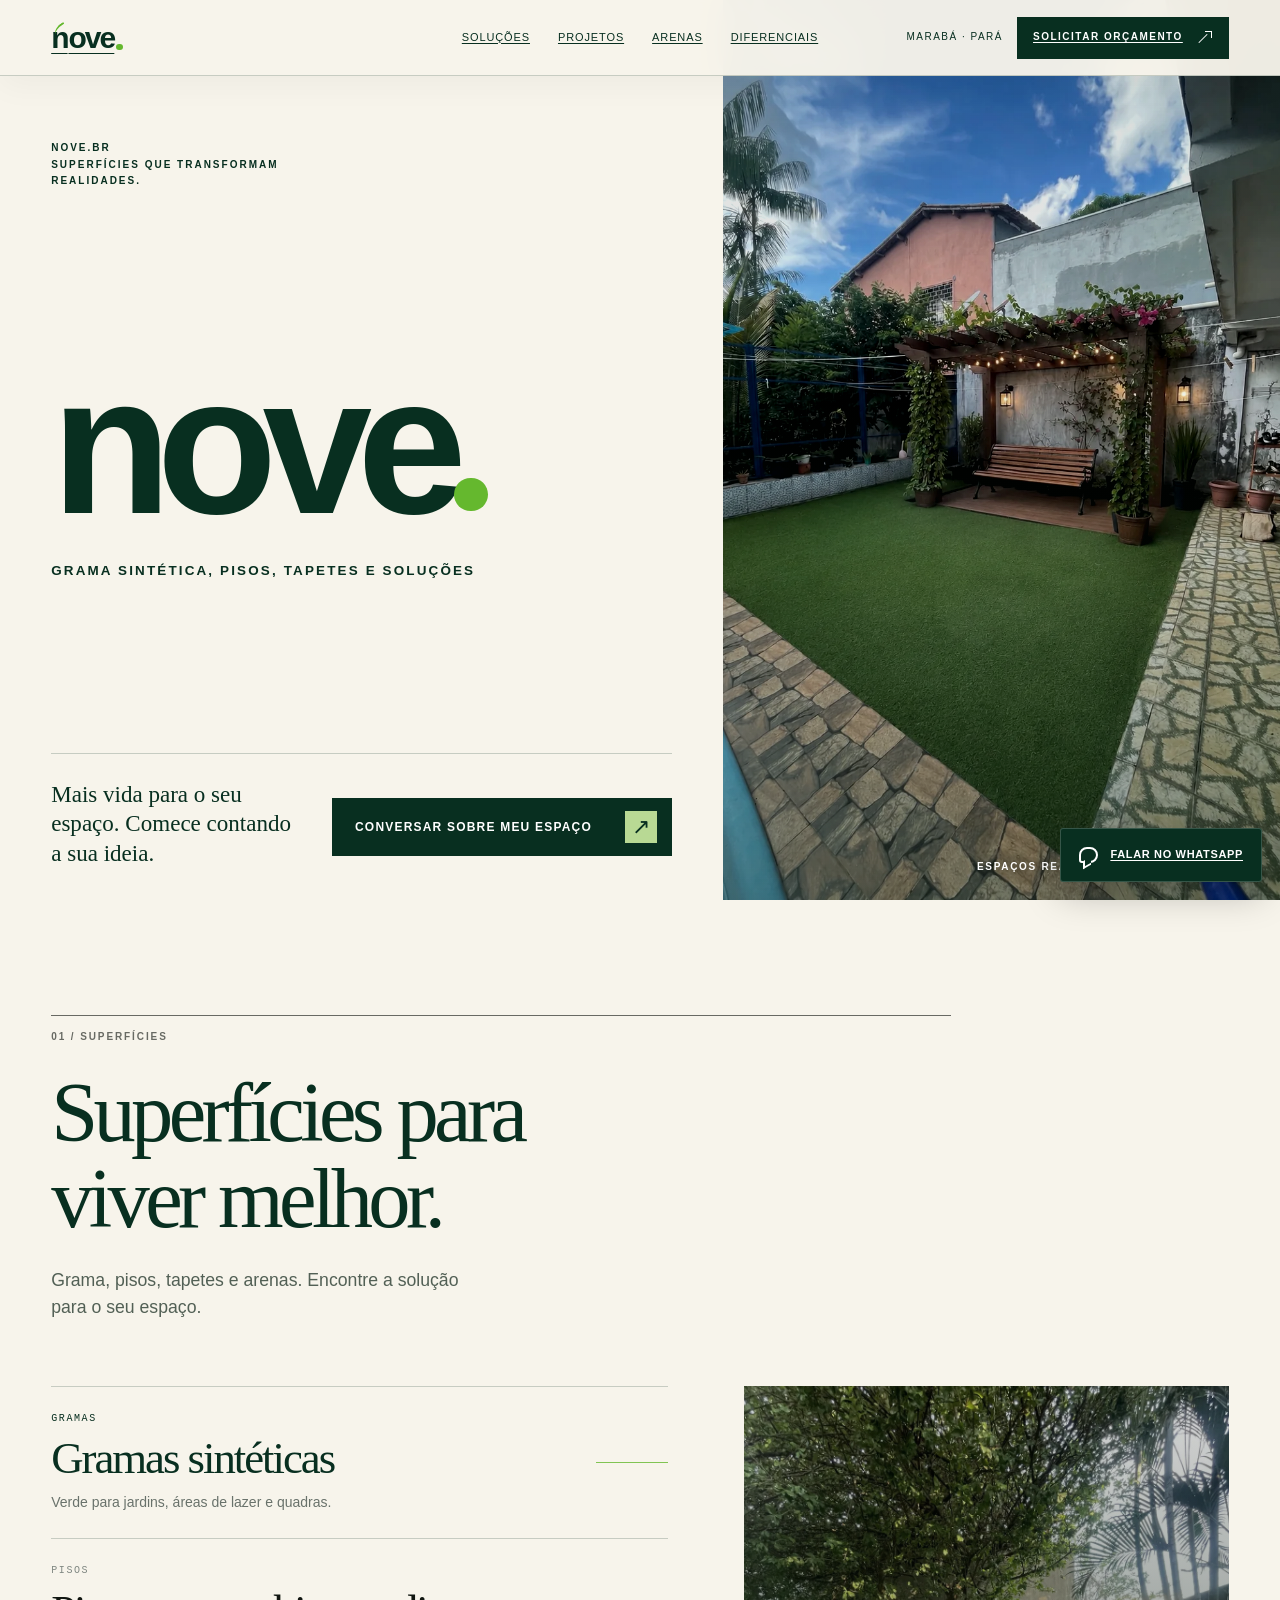
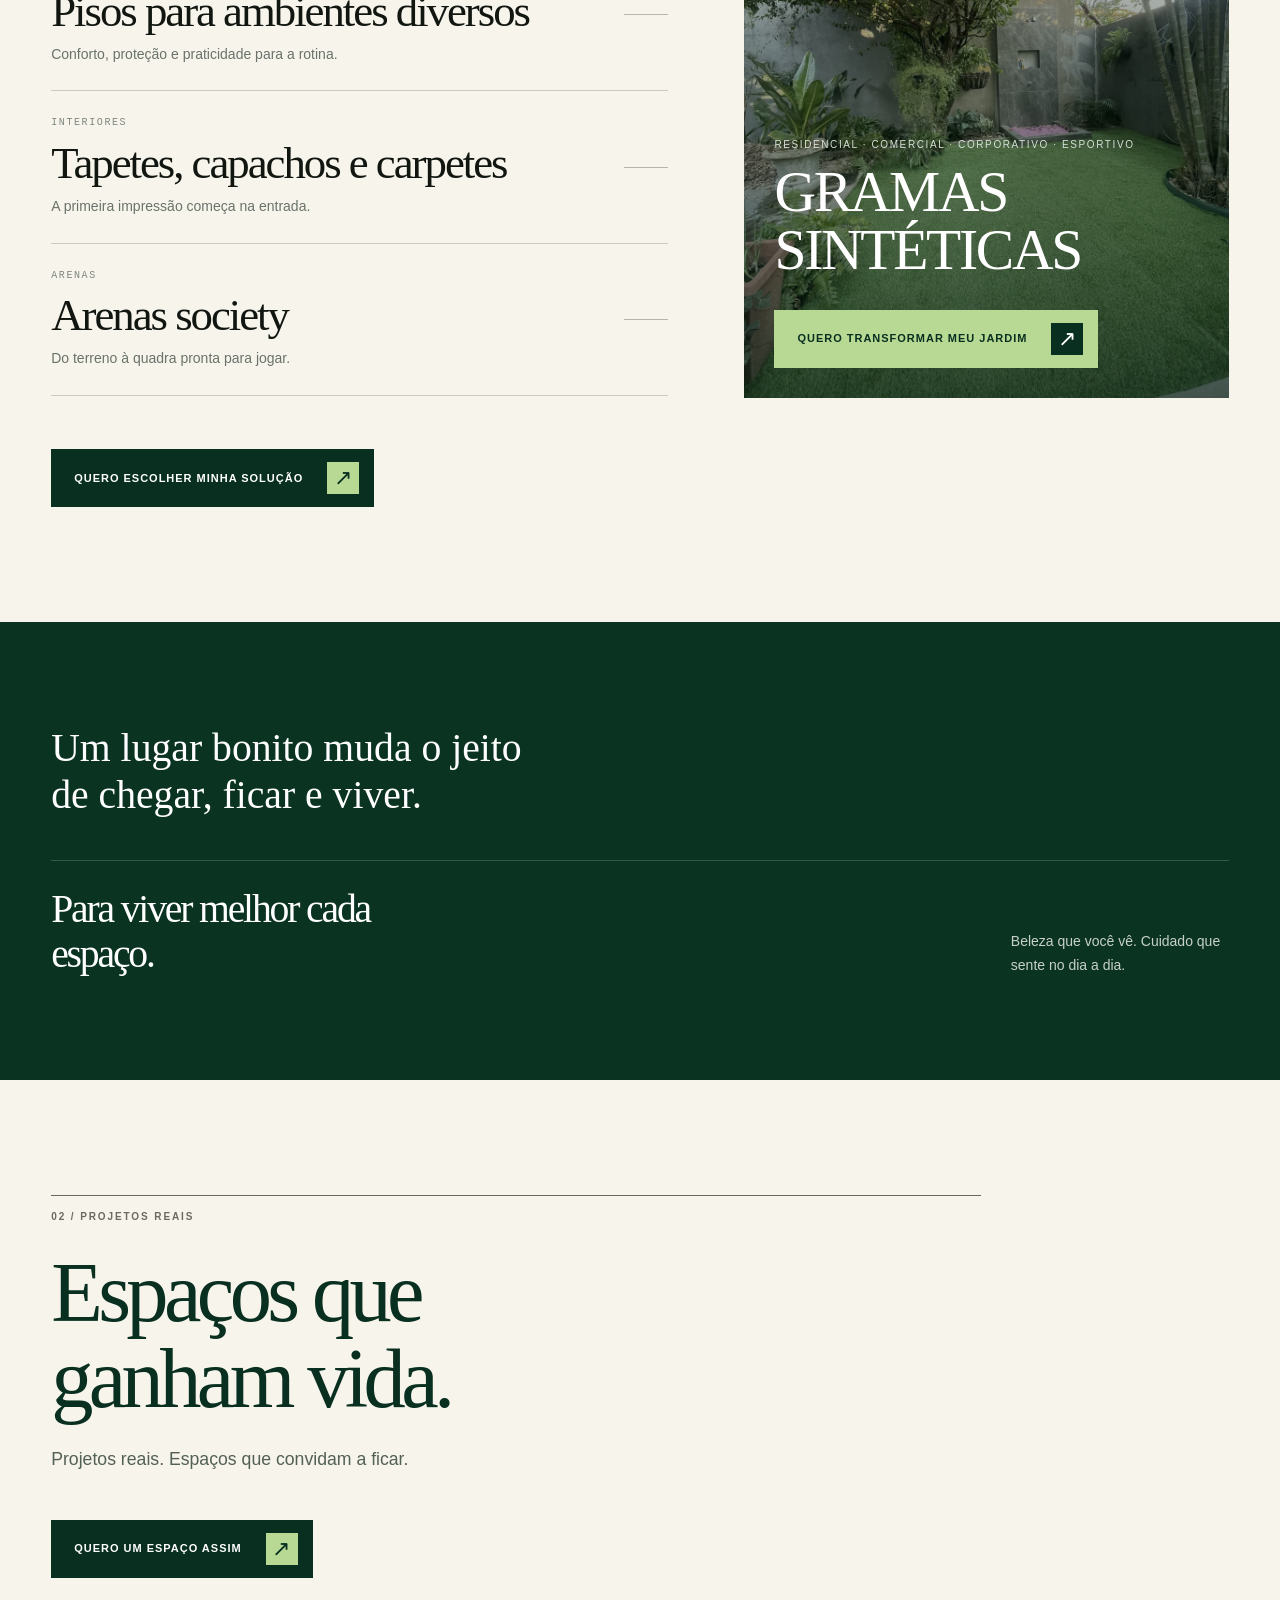
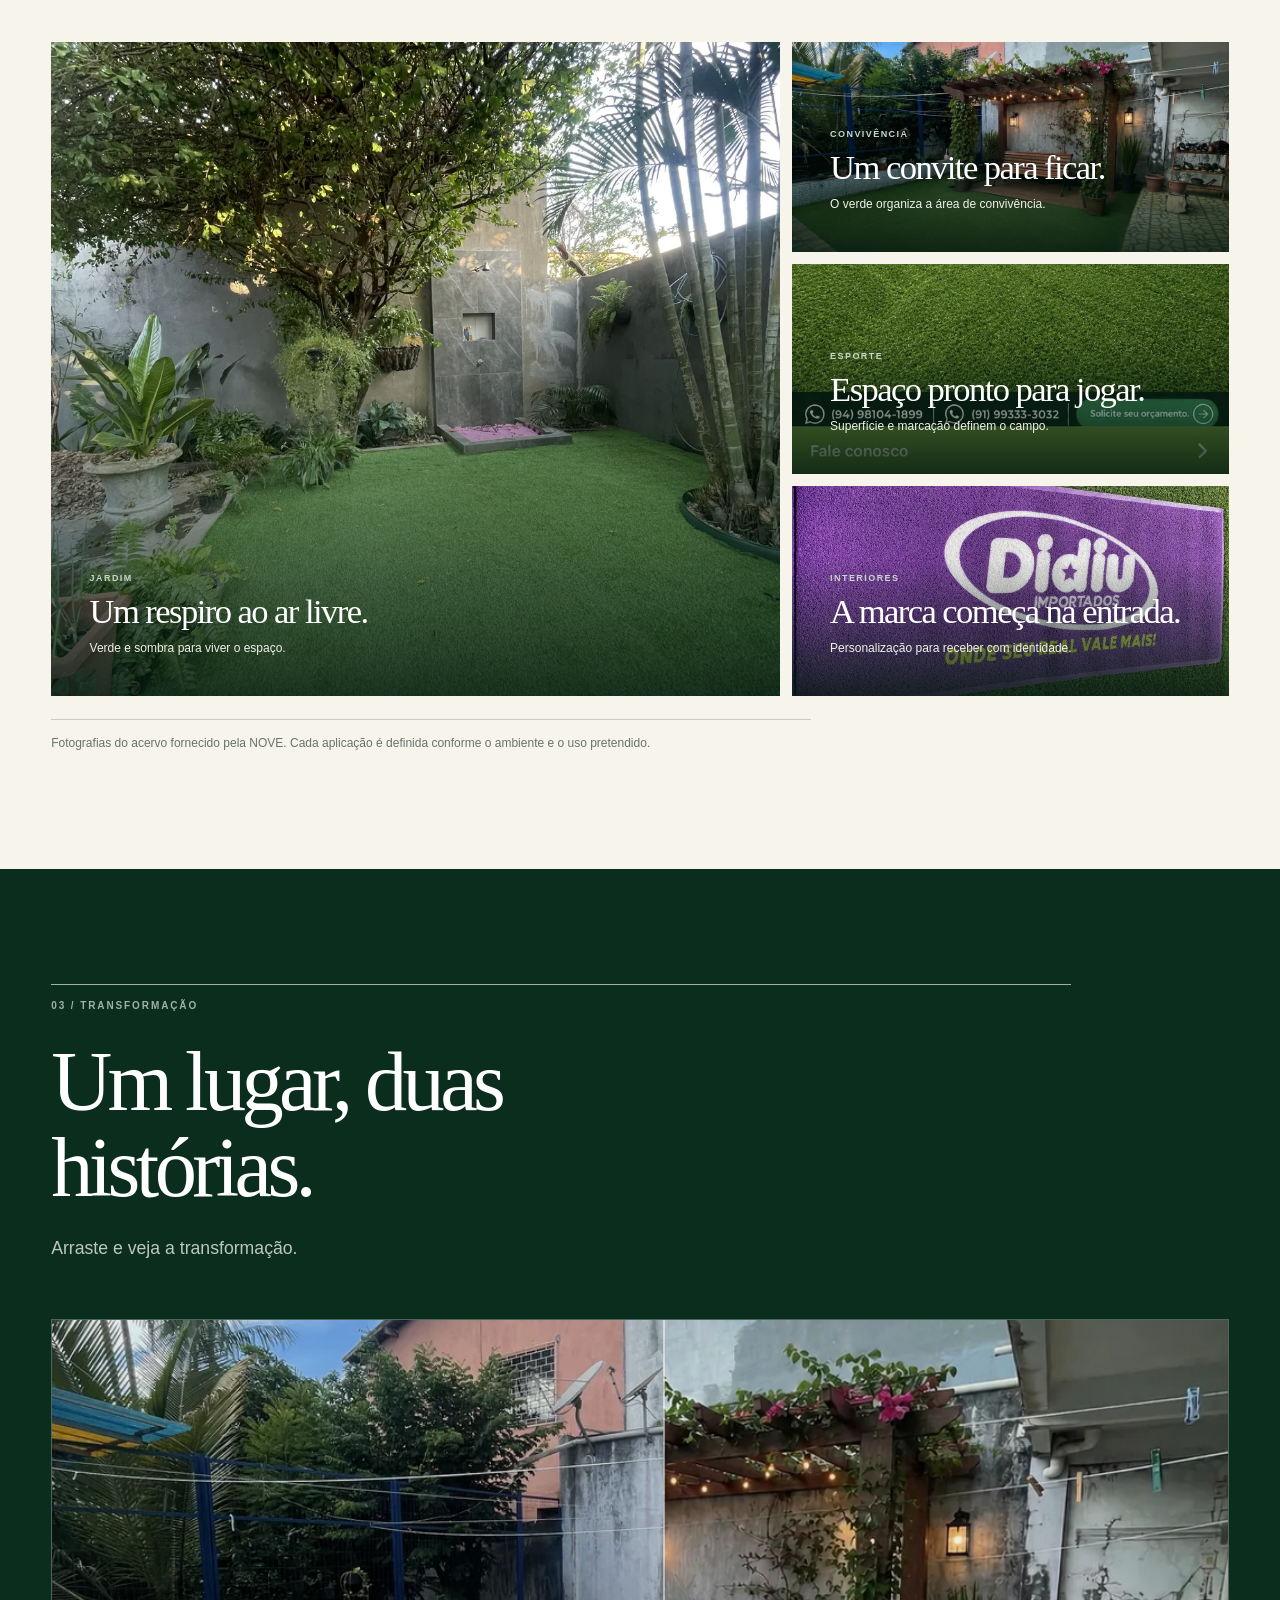
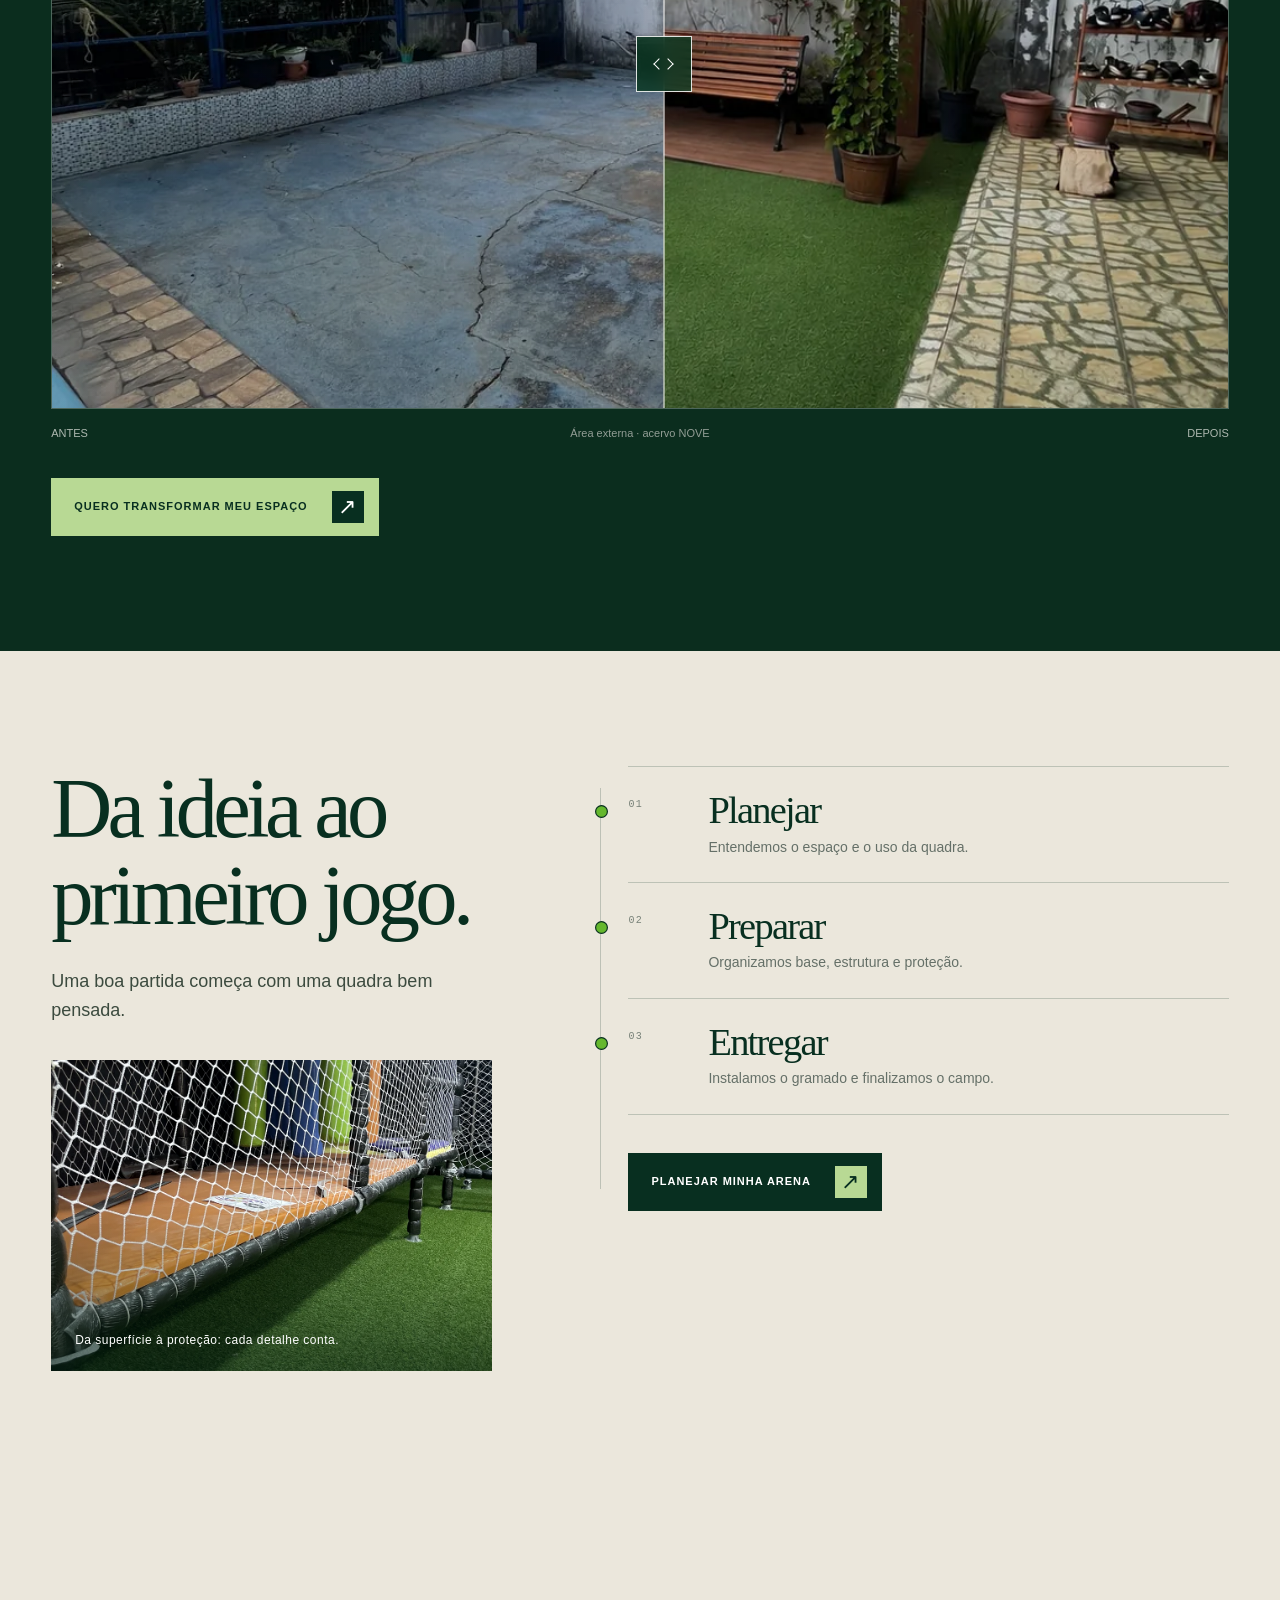
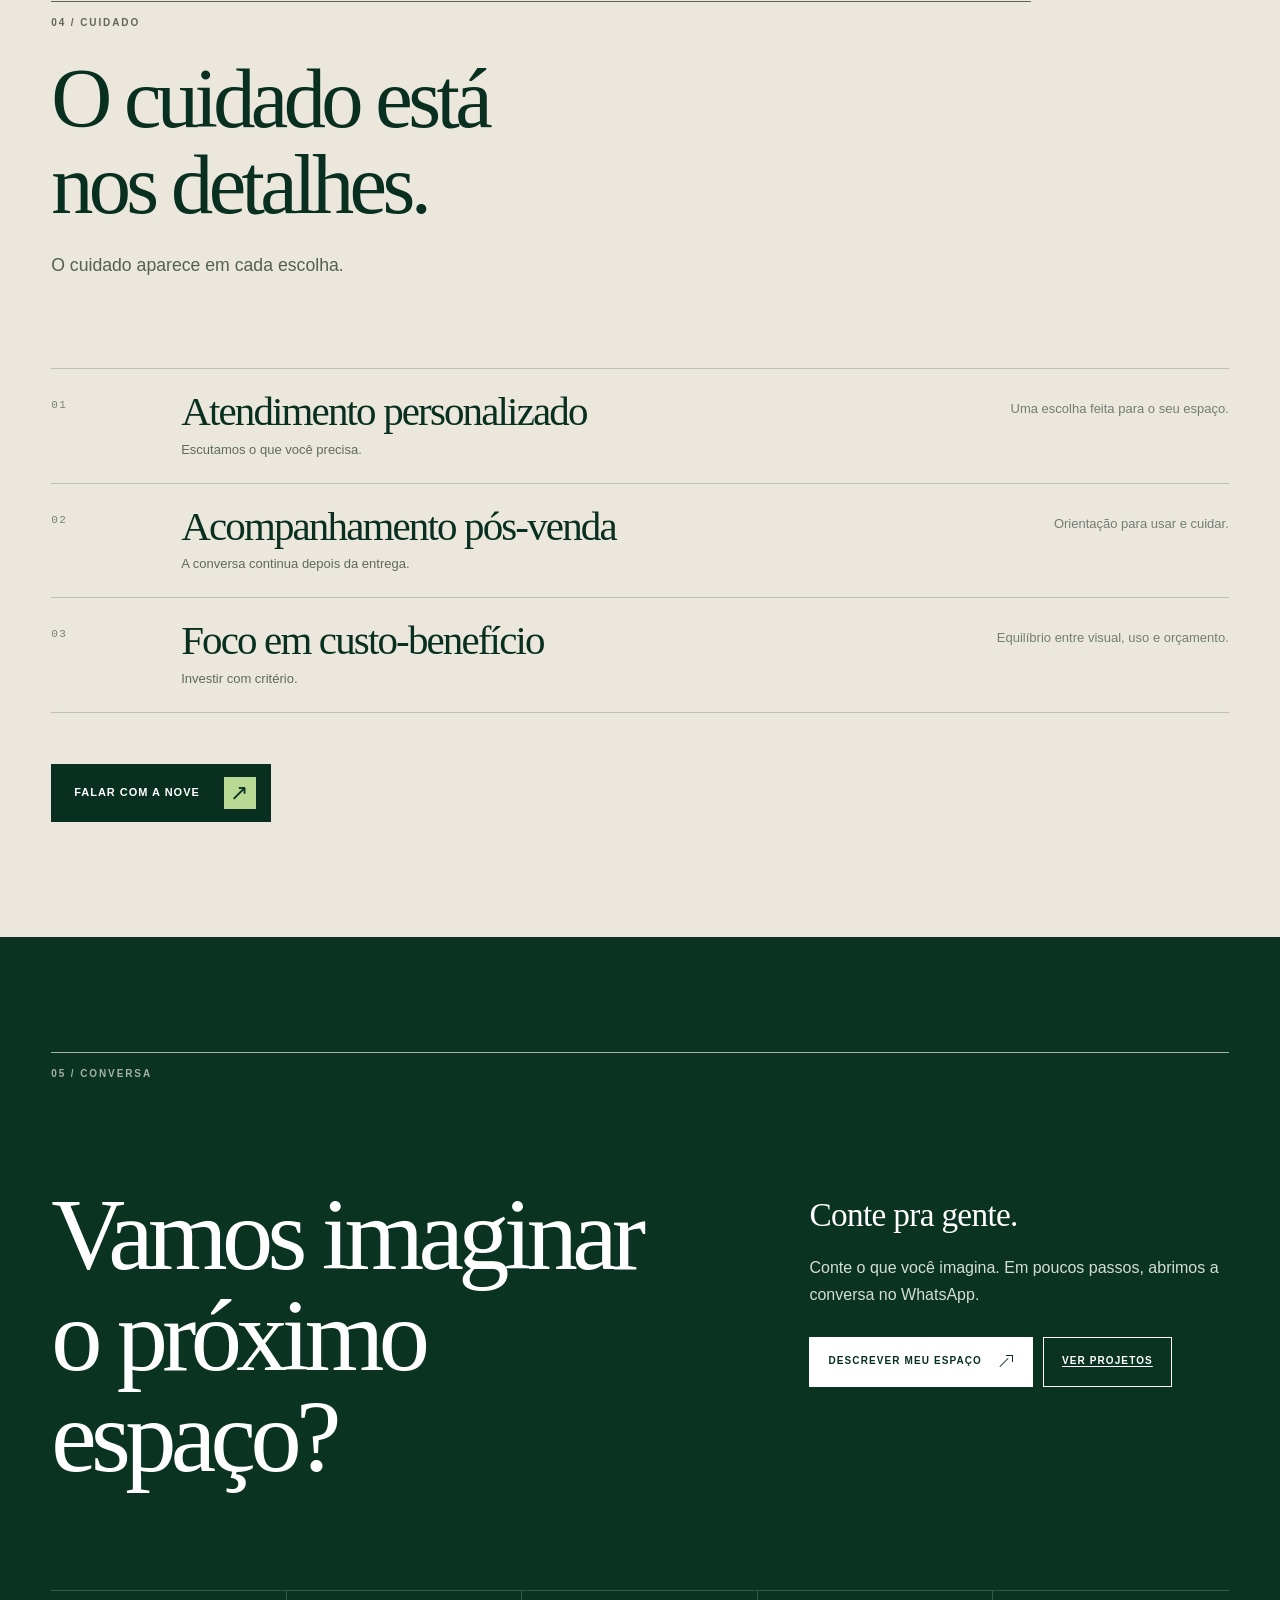
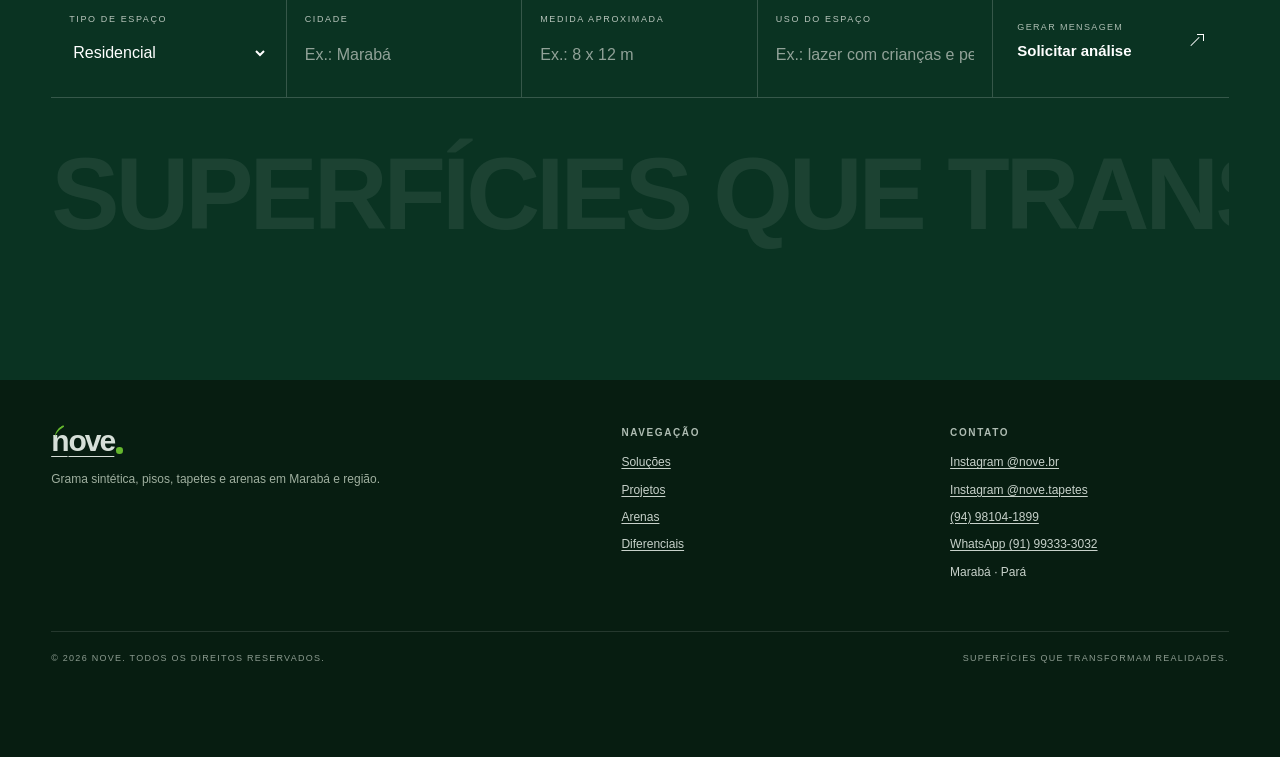
==== commit 4b0f52d0: "Show a matching image and WhatsApp action for every solution" ====
--- a/index.html
+++ b/index.html
@@ -39,6 +39,7 @@
   </style>
   <link rel="stylesheet" href="styles/site-7.css?v=editorial-2" />
   <link rel="stylesheet" href="styles/site-8.css?v=direct-1" />
+  <link rel="stylesheet" href="styles/site-9.css?v=stage-1" />
   <script>document.documentElement.classList.add('has-js');</script>
 </head>
 <body>
@@ -118,24 +119,36 @@
 
       <div class="solutions-shell">
         <div class="solutions-list" role="tablist" aria-label="Soluções NOVE" aria-orientation="vertical">
+<div class="solution-stage" role="presentation">
           <button class="solution-row" role="tab" id="tab-grama" aria-selected="true" aria-controls="solutionPanel" data-title="GRAMAS SINTÉTICAS" data-label="Residencial · comercial · corporativo · esportivo" data-src="assets/new/jardim-arborizado.webp" data-alt="Jardim arborizado com grama sintética">
             <span><span class="index mono">GRAMAS</span><h3>Gramas sintéticas</h3><p>Verde para jardins, áreas de lazer e quadras.</p></span><span class="row-line" aria-hidden="true"></span>
           </button>
+            <div class="solution-stage-media"><img src="assets/new/jardim-arborizado.webp" alt="Jardim arborizado com grama sintética" loading="lazy" decoding="async" width="1050" height="1400" /><a class="wa-cta solution-stage-cta" href="https://wa.me/5591993333032?text=Ol%C3%A1%2C%20NOVE!%20Quero%20uma%20solu%C3%A7%C3%A3o%20de%20grama%20sint%C3%A9tica%20para%20o%20meu%20espa%C3%A7o." target="_blank" rel="noopener">Quero transformar meu jardim</a></div>
+          </div>
+<div class="solution-stage" role="presentation">
           <button class="solution-row" role="tab" id="tab-pisos" aria-selected="false" aria-controls="solutionPanel" data-title="PISOS PARA AMBIENTES DIVERSOS" data-label="Emborrachados · vinílicos · modulares" data-src="assets/new/piso-colorido.webp" data-alt="Piso modular colorido com composição de letras">
             <span><span class="index mono">PISOS</span><h3>Pisos para ambientes diversos</h3><p>Conforto, proteção e praticidade para a rotina.</p></span><span class="row-line" aria-hidden="true"></span>
           </button>
+            <div class="solution-stage-media"><img src="assets/new/piso-colorido.webp" alt="Piso modular colorido instalado" loading="lazy" decoding="async" width="1050" height="1400" /><a class="wa-cta solution-stage-cta" href="https://wa.me/5591993333032?text=Ol%C3%A1%2C%20NOVE!%20Quero%20conhecer%20as%20op%C3%A7%C3%B5es%20de%20pisos%20para%20o%20meu%20espa%C3%A7o." target="_blank" rel="noopener">Quero escolher meu piso</a></div>
+          </div>
+<div class="solution-stage" role="presentation">
           <button class="solution-row" role="tab" id="tab-tapetes" aria-selected="false" aria-controls="solutionPanel" data-title="TAPETES, CAPACHOS E CARPETES" data-label="Personalizados · lisos · alto padrão" data-src="assets/new/tapete-personalizado.webp" data-alt="Tapete personalizado roxo com marca aplicada">
             <span><span class="index mono">INTERIORES</span><h3>Tapetes, capachos e carpetes</h3><p>A primeira impressão começa na entrada.</p></span><span class="row-line" aria-hidden="true"></span>
           </button>
+            <div class="solution-stage-media"><img src="assets/new/tapete-personalizado.webp" alt="Tapete personalizado com marca aplicada" loading="lazy" decoding="async" width="1050" height="1400" /><a class="wa-cta solution-stage-cta" href="https://wa.me/5591993333032?text=Ol%C3%A1%2C%20NOVE!%20Quero%20conversar%20sobre%20tapetes%2C%20capachos%20ou%20carpetes." target="_blank" rel="noopener">Quero meu tapete ideal</a></div>
+          </div>
+<div class="solution-stage" role="presentation">
           <button class="solution-row" role="tab" id="tab-arena" aria-selected="false" aria-controls="solutionPanel" data-title="ARENAS SOCIETY" data-label="Planejamento · preparação · estrutura · instalação" data-src="assets/new/quadra-final.webp" data-alt="Campo society com grama sintética e linhas brancas">
             <span><span class="index mono">ARENAS</span><h3>Arenas society</h3><p>Do terreno à quadra pronta para jogar.</p></span><span class="row-line" aria-hidden="true"></span>
           </button>
+            <div class="solution-stage-media"><img src="assets/new/quadra-final.webp" alt="Campo society com grama sintética" loading="lazy" decoding="async" width="1050" height="1400" /><a class="wa-cta solution-stage-cta" href="https://wa.me/5591993333032?text=Ol%C3%A1%2C%20NOVE!%20Quero%20planejar%20uma%20arena%20society." target="_blank" rel="noopener">Quero planejar minha arena</a></div>
+          </div>
         </div>
 
         <div class="solution-visual" id="solutionPanel" role="tabpanel" aria-labelledby="tab-grama">
           <img id="svImage" src="assets/new/jardim-arborizado.webp" alt="Jardim arborizado com grama sintética" width="1050" height="1400" loading="lazy" decoding="async" />
           <div class="sv-grid" aria-hidden="true"></div>
-          <div class="sv-content"><div class="sv-label" id="svLabel">Residencial · comercial · corporativo · esportivo</div><div class="sv-title" id="svTitle">GRAMAS SINTÉTICAS</div></div>
+          <div class="sv-content"><div class="sv-label" id="svLabel">Residencial · comercial · corporativo · esportivo</div><div class="sv-title" id="svTitle">GRAMAS SINTÉTICAS</div><a class="wa-cta solution-panel-cta" id="solutionCta" href="https://wa.me/5591993333032?text=Ol%C3%A1%2C%20NOVE!%20Quero%20uma%20solu%C3%A7%C3%A3o%20de%20grama%20sint%C3%A9tica%20para%20o%20meu%20espa%C3%A7o." target="_blank" rel="noopener">Quero transformar meu jardim</a></div>
         </div>
       </div>
       <div class="section-cta"><a class="wa-cta" href="https://wa.me/5591993333032?text=Ol%C3%A1%2C%20NOVE!%20Quero%20ajuda%20para%20escolher%20a%20superf%C3%ADcie%20certa%20para%20meu%20projeto." target="_blank" rel="noopener">Quero escolher minha solução</a></div>
--- a/styles/site-9.css
+++ b/styles/site-9.css
@@ -0,0 +1,21 @@
+/* Each solution reveals its own project photograph and direct WhatsApp action. */
+.solution-stage{display:contents}
+.solution-panel-cta{margin-top:20px;position:relative;z-index:4;min-height:52px;align-self:start;background:#b8d994;color:var(--green);border-color:#b8d994}
+.solution-panel-cta:after{background:var(--green);color:#fff}
+.solution-stage-media{display:none}
+@media (max-width:820px){
+  .solutions-shell{display:block}
+  .solutions-list{border-top:0}
+  .solution-stage{display:block;border-top:1px solid var(--line);padding-bottom:30px}
+  .solution-stage:last-child{border-bottom:1px solid var(--line)}
+  .solution-row,.solution-row[aria-selected="true"]{padding:23px 0 20px;border-bottom:0;color:var(--green)}
+  .solution-row .row-line{display:none}
+  .solution-stage-media{display:block;position:relative}
+  .solution-stage-media img{display:block;width:100%;height:auto;aspect-ratio:4/3;object-fit:cover;filter:saturate(.9)}
+  .solution-stage-cta{display:flex;width:100%;min-height:62px;margin-top:0;justify-content:space-between}
+  .solution-visual{display:none}
+  .solutions .section-cta{display:none}
+}
+@media (prefers-reduced-motion:reduce){
+  .solution-panel-cta,.solution-stage-cta{transition:none}
+}
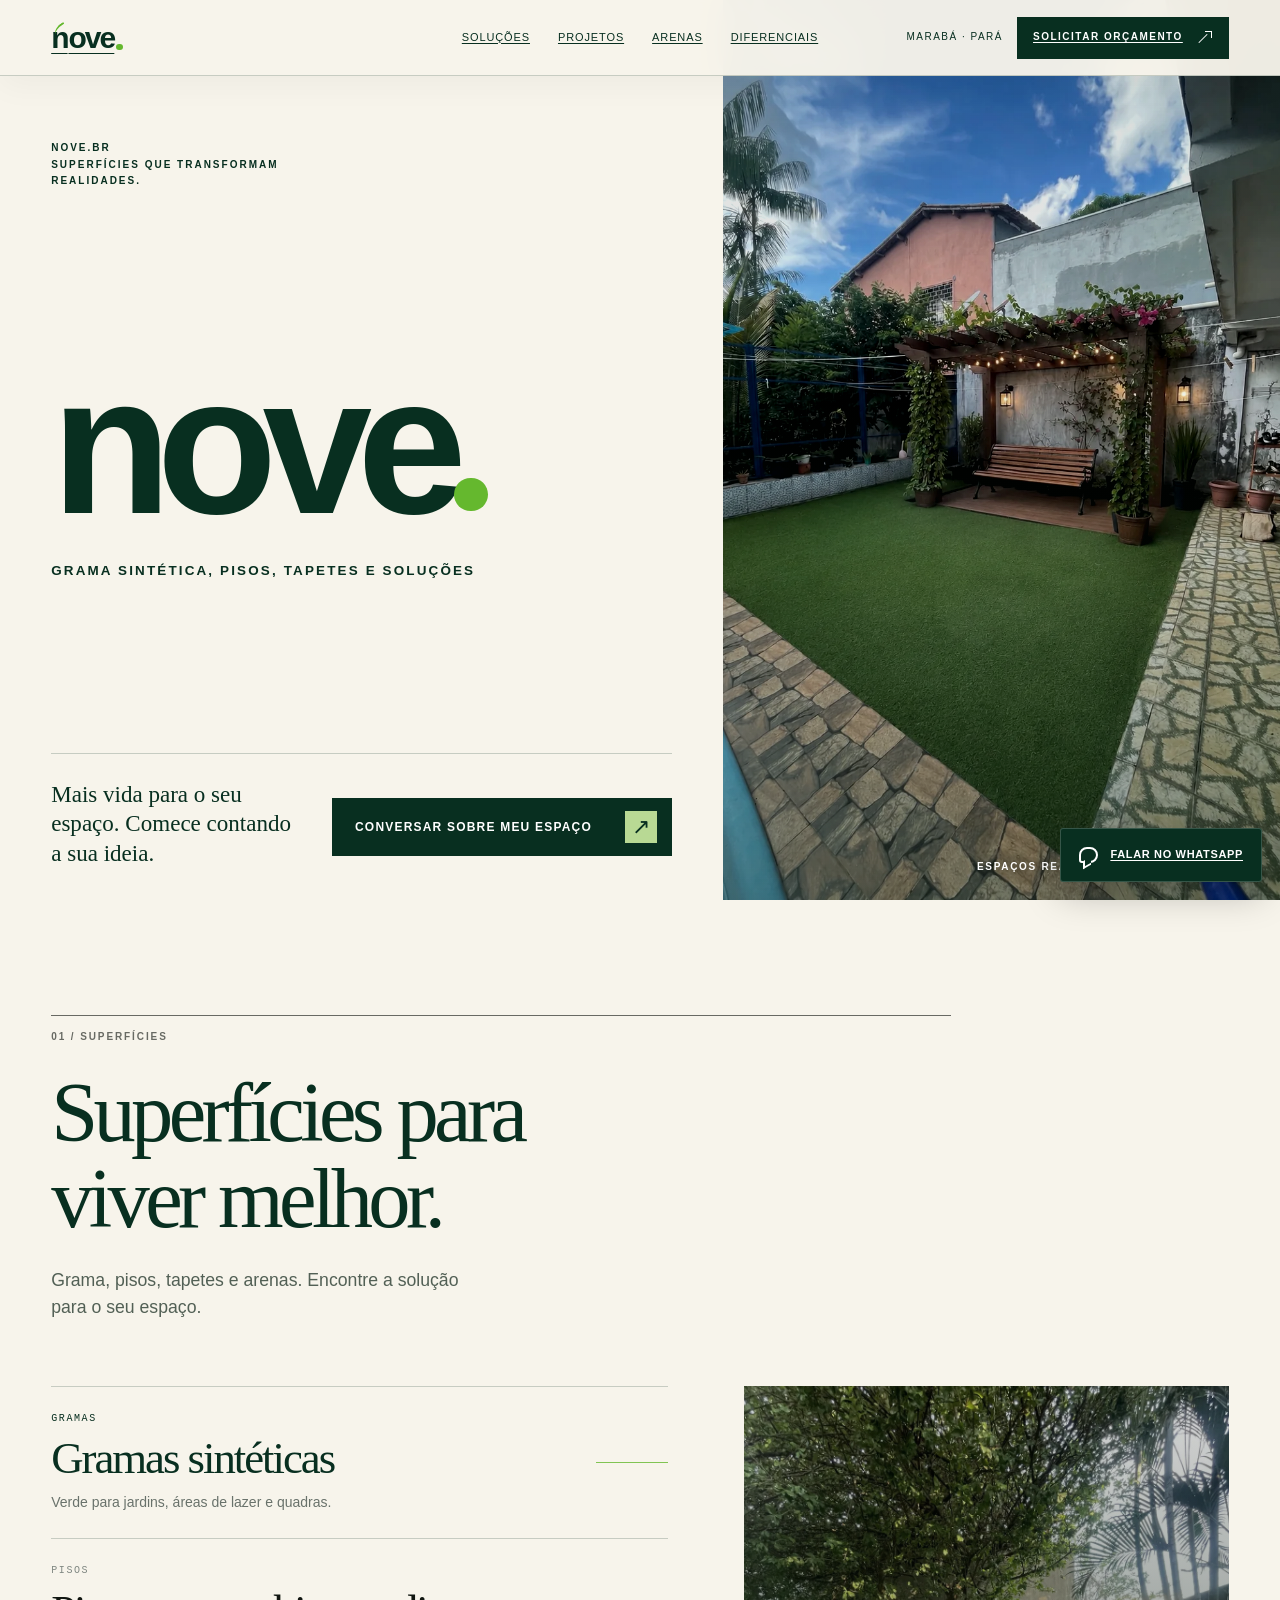
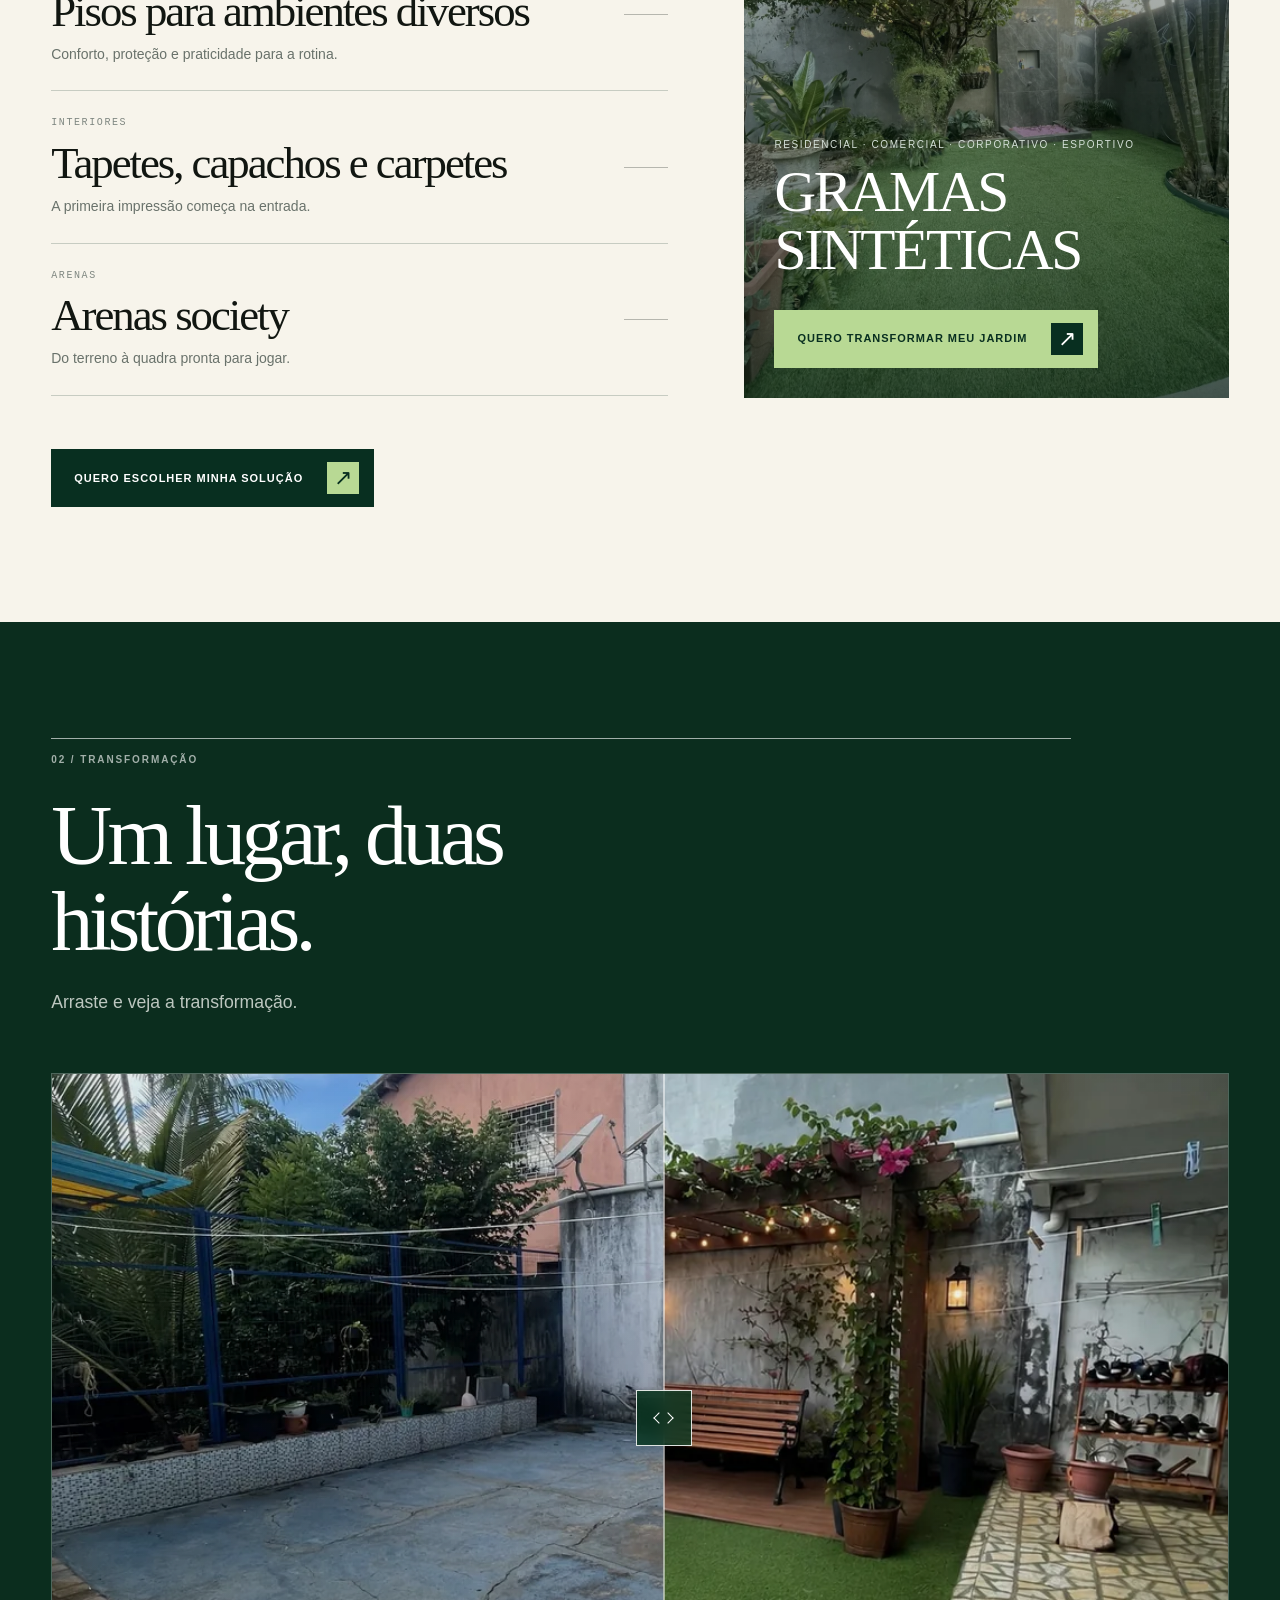
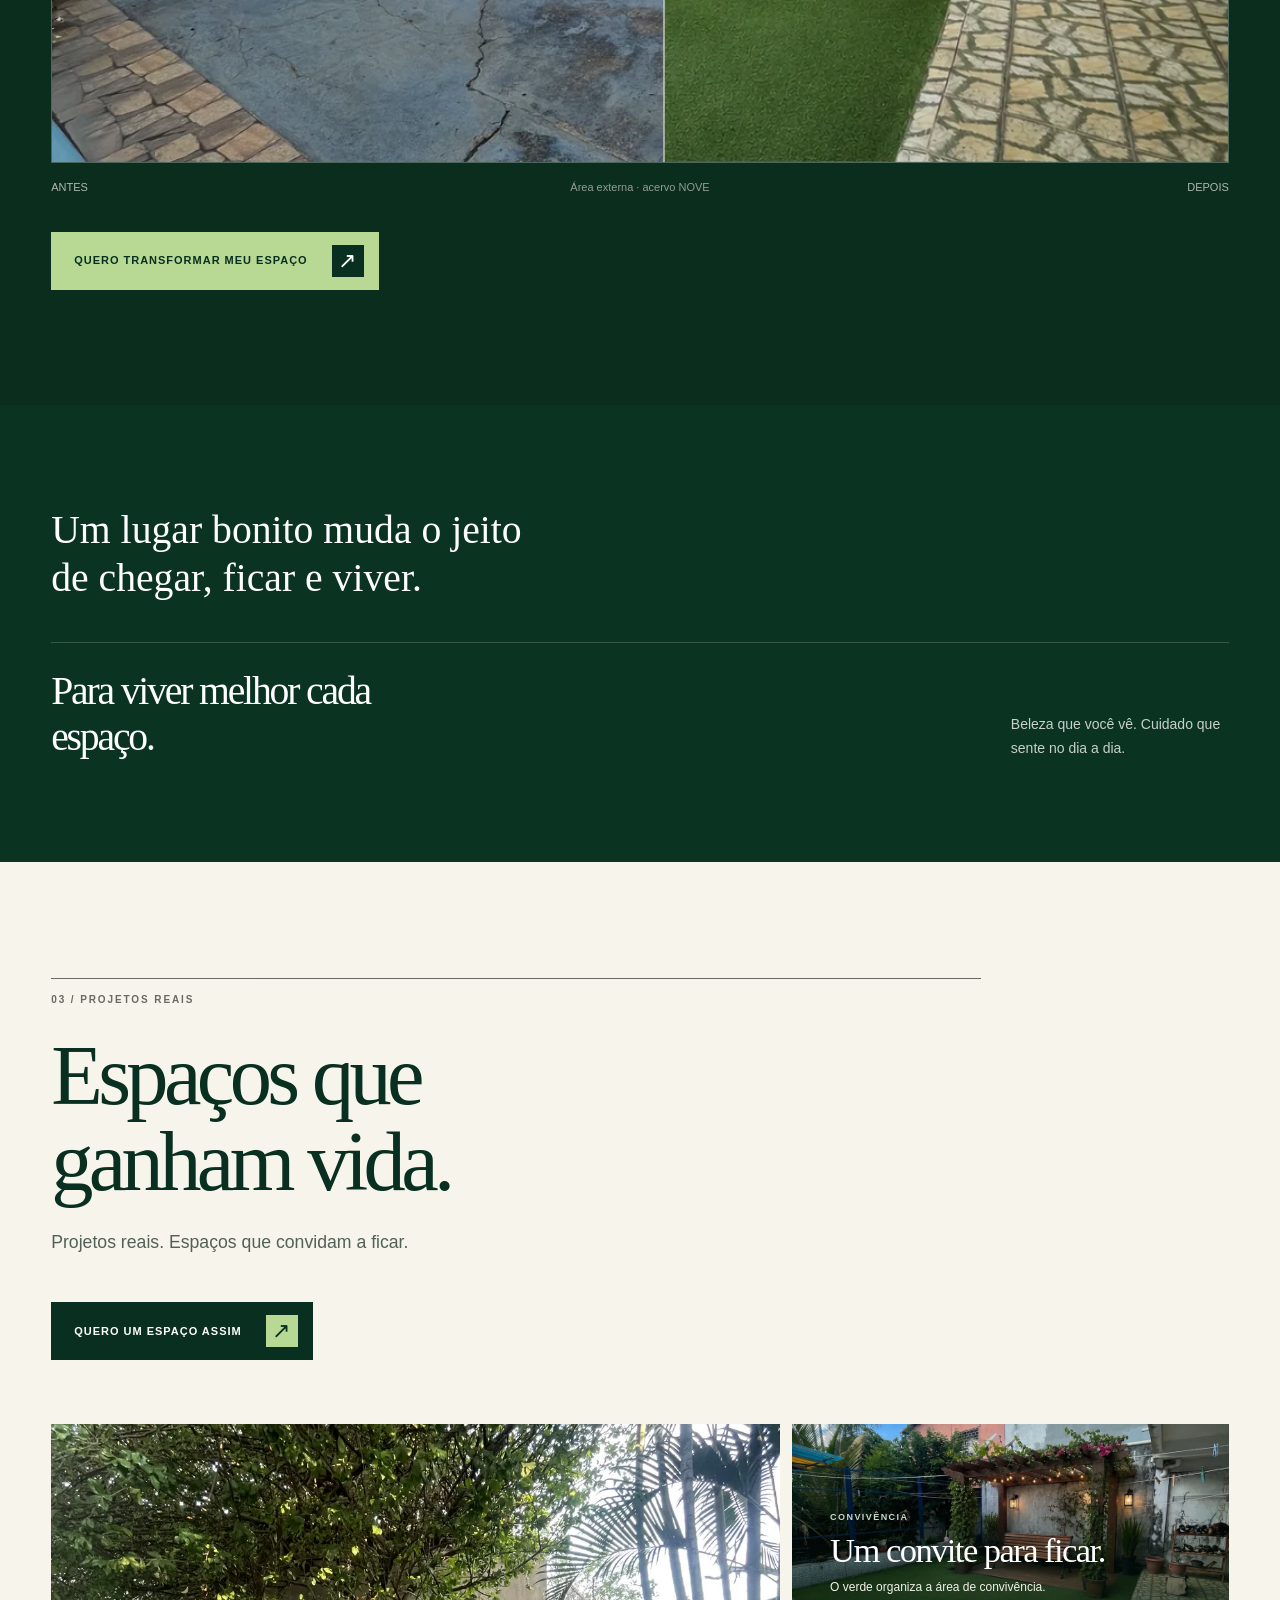
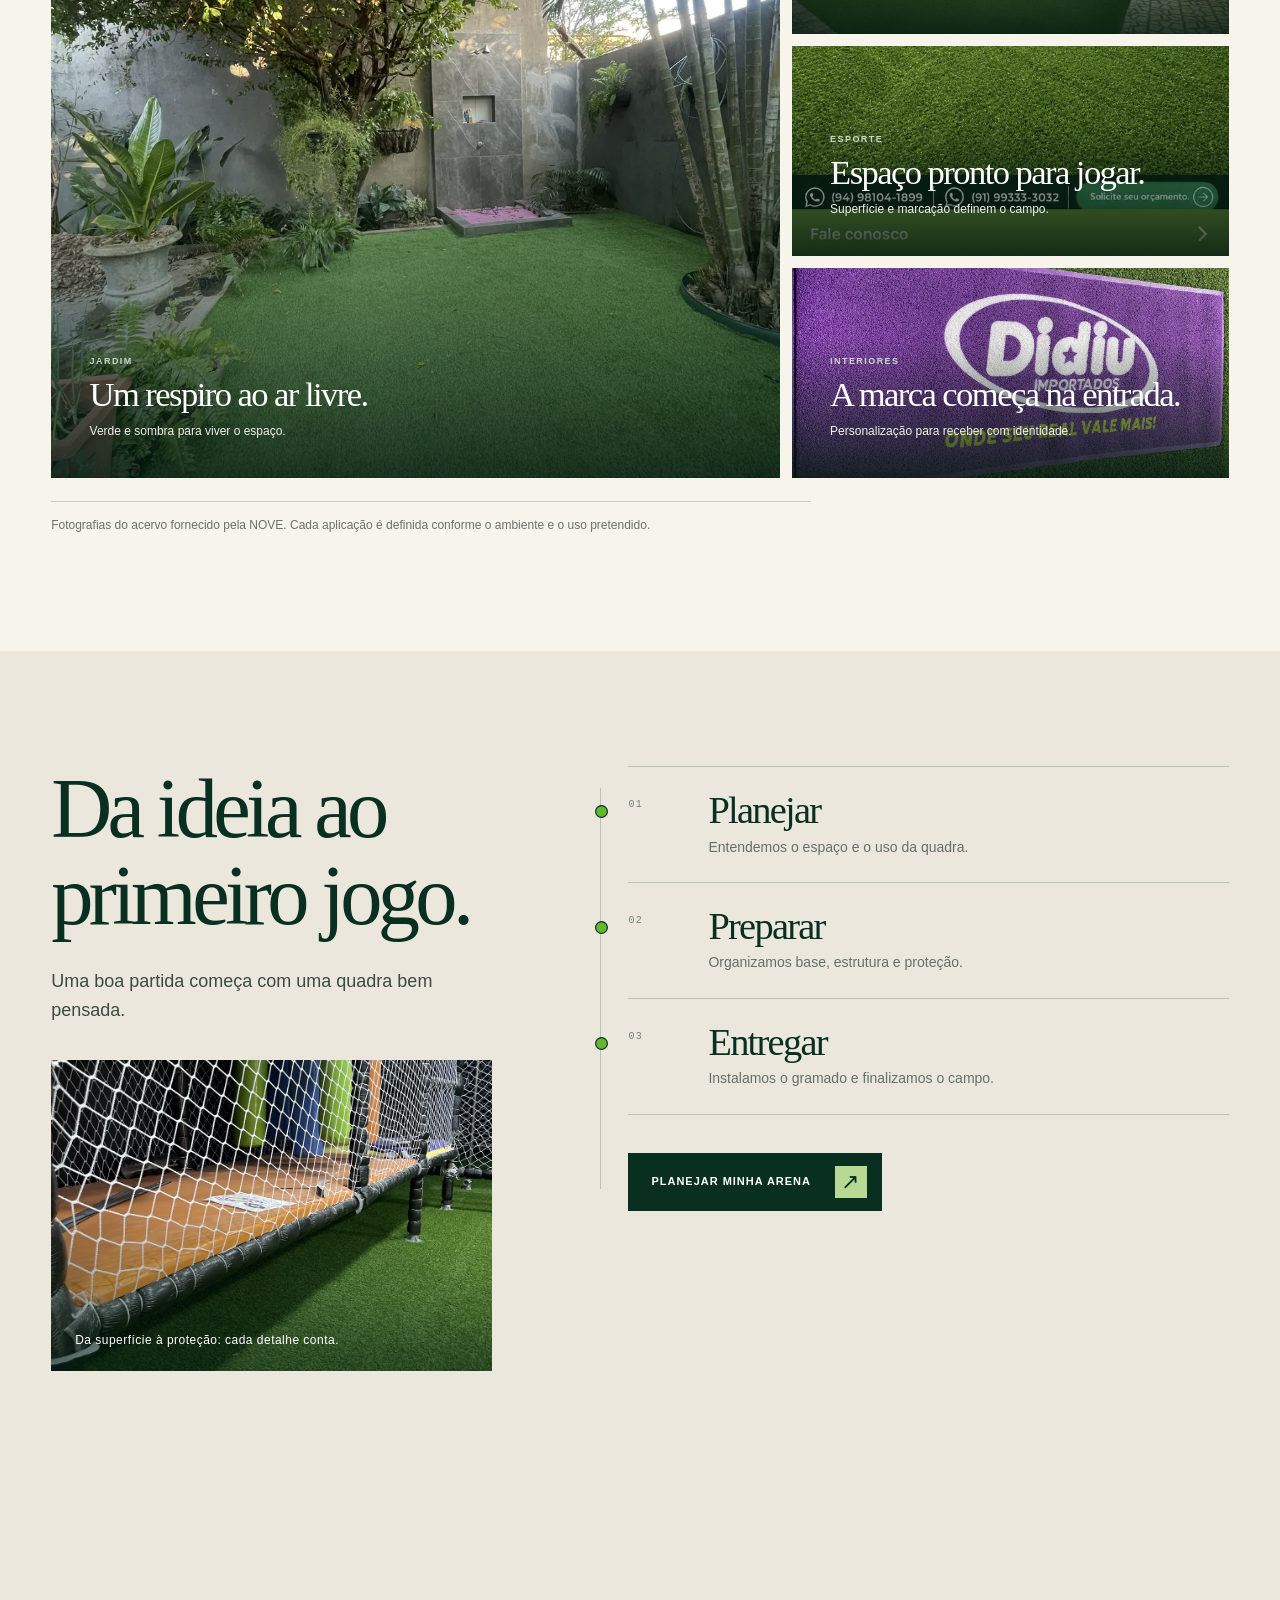
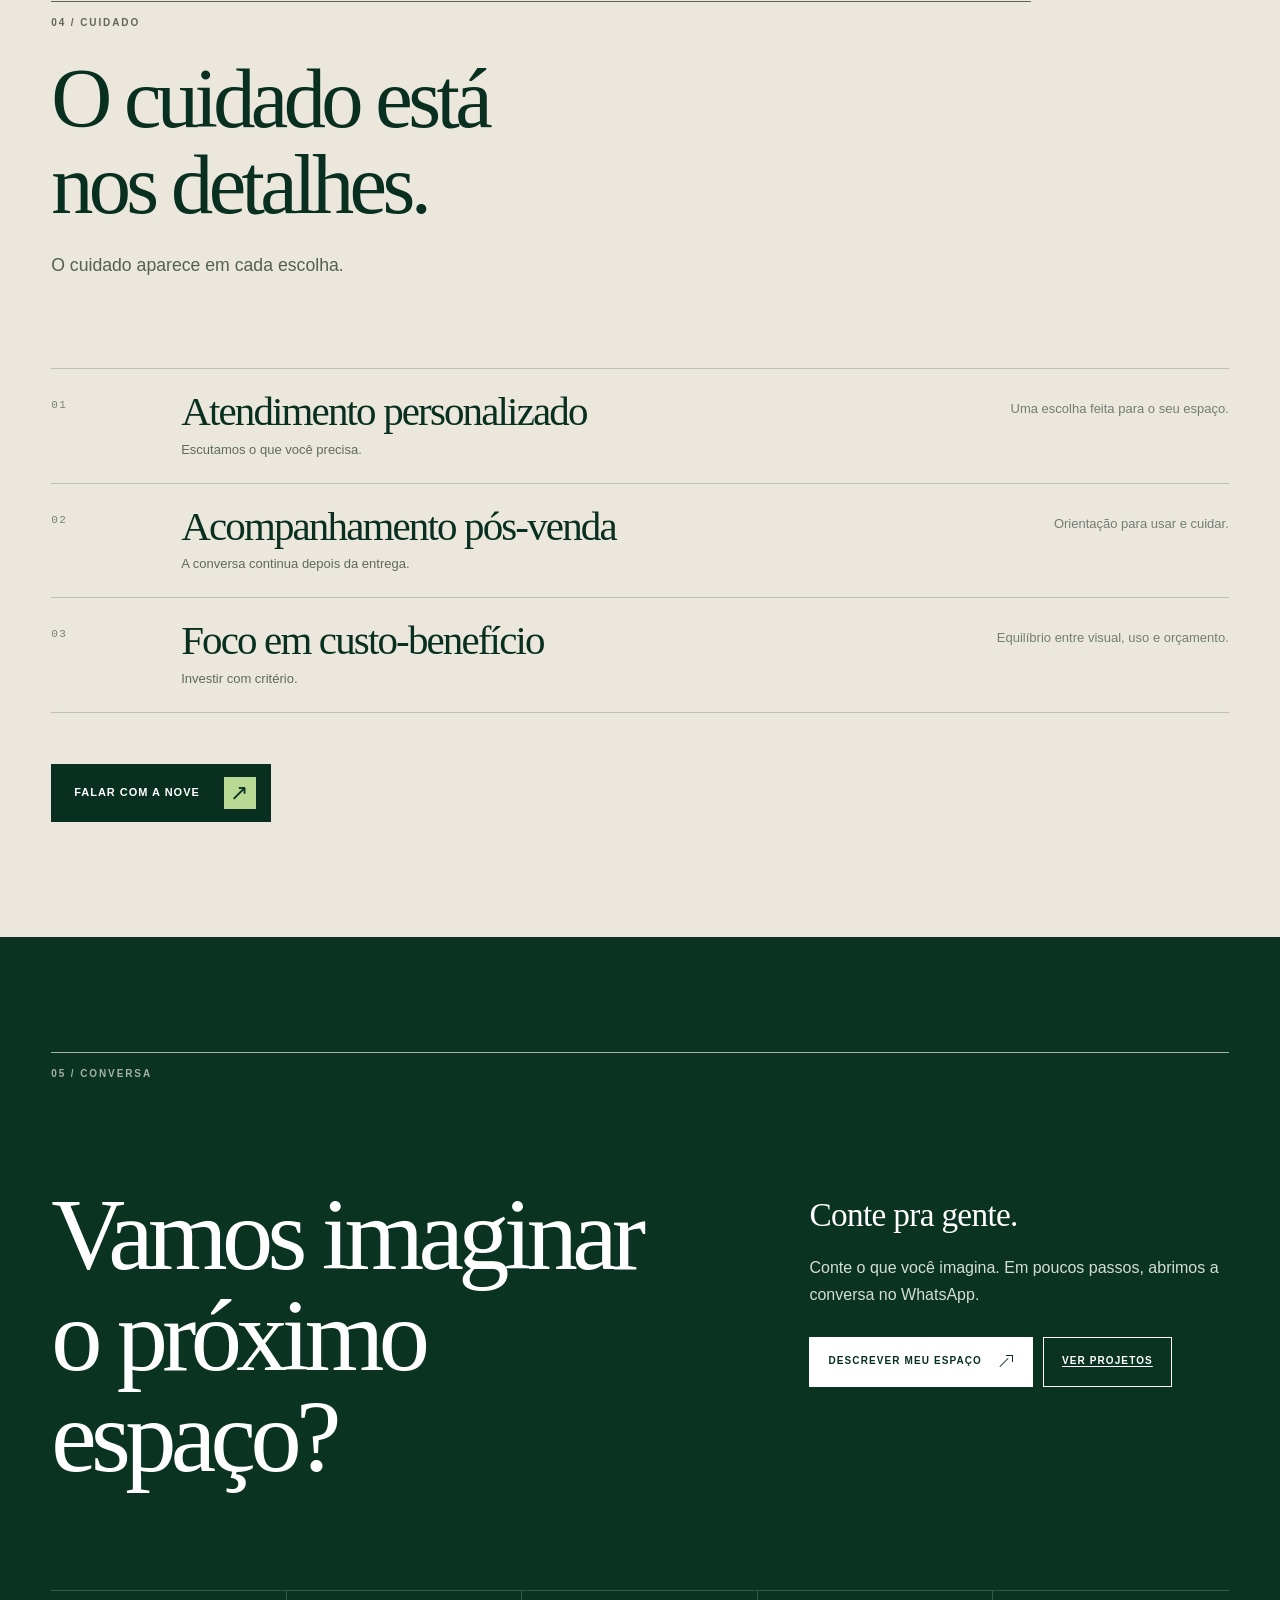
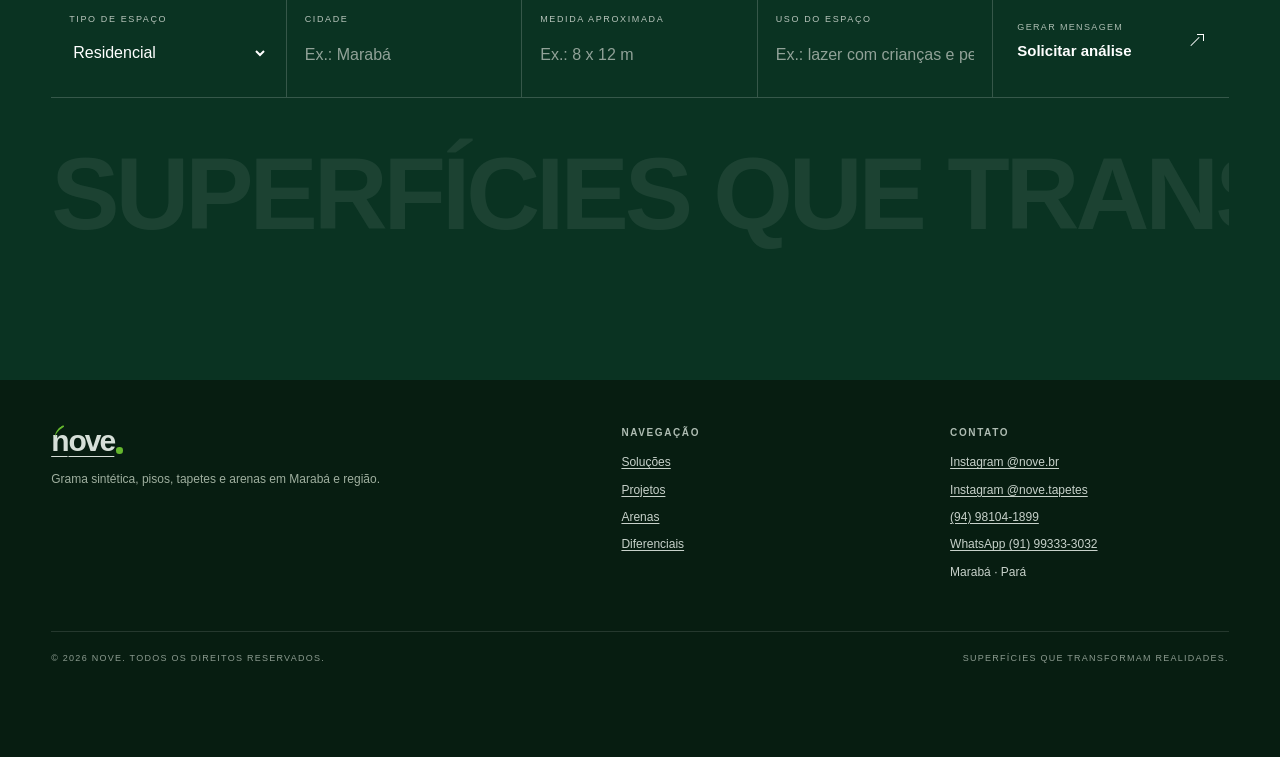
==== commit 84c36a62: "Move before-and-after transformation near page opening" ====
--- a/index.html
+++ b/index.html
@@ -39,7 +39,7 @@
   </style>
   <link rel="stylesheet" href="styles/site-7.css?v=editorial-2" />
   <link rel="stylesheet" href="styles/site-8.css?v=direct-1" />
-  <link rel="stylesheet" href="styles/site-9.css?v=stage-1" />
+  <link rel="stylesheet" href="styles/site-9.css?v=stage-2" />
   <script>document.documentElement.classList.add('has-js');</script>
 </head>
 <body>
@@ -155,43 +155,6 @@
     </div>
   </section>
 
-  <section class="manifesto" aria-label="Princípios da NOVE">
-    <div class="wrap">
-      <p class="manifesto-intro">Um lugar bonito muda o jeito de chegar, ficar e viver.</p>
-      <div class="manifesto-end"><div class="manifesto-quote">Para viver melhor cada espaço.</div><p>Beleza que você vê. Cuidado que sente no dia a dia.</p></div>
-    </div>
-  </section>
-
-  <section class="projects" id="projetos" aria-labelledby="projetosTitle">
-    <div class="wrap">
-      <div class="projects-header">
-        <h2 class="display" id="projetosTitle">Espaços que ganham vida.</h2>
-        <p class="section-intro">Projetos reais. Espaços que convidam a ficar.</p>
-        <a class="project-action wa-cta" href="https://wa.me/5591993333032?text=Ol%C3%A1%2C%20NOVE!%20Vi%20os%20projetos%20e%20quero%20transformar%20meu%20espa%C3%A7o." target="_blank" rel="noopener">Quero um espaço assim</a>
-      </div>
-
-      <div class="projects-stage real-projects" aria-label="Projetos reais executados pela NOVE">
-        <figure class="project-media project-card main">
-          <img src="assets/new/jardim-arborizado.webp" alt="Jardim arborizado com grama sintética e plantas" width="1050" height="1400" loading="lazy" decoding="async">
-          <figcaption class="project-caption"><span>Jardim</span><strong>Um respiro ao ar livre.</strong><small>Verde e sombra para viver o espaço.</small></figcaption>
-        </figure>
-        <figure class="project-media project-card">
-          <img src="assets/new/quintal-depois.webp" alt="Quintal com grama sintética, banco e pergolado" width="1050" height="1400" loading="lazy" decoding="async">
-          <figcaption class="project-caption"><span>Convivência</span><strong>Um convite para ficar.</strong><small>O verde organiza a área de convivência.</small></figcaption>
-        </figure>
-        <figure class="project-media project-card">
-          <img src="assets/new/quadra-final.webp" alt="Campo society com grama sintética e marcação branca" width="647" height="1400" loading="lazy" decoding="async">
-          <figcaption class="project-caption"><span>Esporte</span><strong>Espaço pronto para jogar.</strong><small>Superfície e marcação definem o campo.</small></figcaption>
-        </figure>
-        <figure class="project-media project-card">
-          <img src="assets/new/tapete-personalizado.webp" alt="Tapete roxo personalizado com marca aplicada" width="1800" height="1350" loading="lazy" decoding="async">
-          <figcaption class="project-caption"><span>Interiores</span><strong>A marca começa na entrada.</strong><small>Personalização para receber com identidade.</small></figcaption>
-        </figure>
-      </div>
-      <p class="projects-proof">Fotografias do acervo fornecido pela NOVE. Cada aplicação é definida conforme o ambiente e o uso pretendido.</p>
-    </div>
-  </section>
-
   <section class="compare" aria-labelledby="compareTitle">
     <div class="wrap">
       <div class="compare-header"><h2 class="display light" id="compareTitle">Um lugar, duas histórias.</h2><p class="section-intro">Arraste e veja a transformação.</p></div>
@@ -204,6 +167,45 @@
       </div>
       <div class="compare-meta"><span>ANTES</span><span class="note">Área externa · acervo NOVE</span><span class="right">DEPOIS</span></div>
       <div class="section-cta"><a class="wa-cta" href="https://wa.me/5591993333032?text=Ol%C3%A1%2C%20NOVE!%20Quero%20transformar%20uma%20%C3%A1rea%20externa.%20Podemos%20conversar%3F" target="_blank" rel="noopener">Quero transformar meu espaço</a></div>
+    </div>
+  </section>
+
+
+
+  <section class="manifesto" aria-label="Princípios da NOVE">
+    <div class="wrap">
+      <p class="manifesto-intro">Um lugar bonito muda o jeito de chegar, ficar e viver.</p>
+      <div class="manifesto-end"><div class="manifesto-quote">Para viver melhor cada espaço.</div><p>Beleza que você vê. Cuidado que sente no dia a dia.</p></div>
+    </div>
+  </section>
+
+  <section class="projects" id="projetos" aria-labelledby="projetosTitle">
+    <div class="wrap">
+      <div class="projects-header">
+        <h2 class="display" id="projetosTitle">Espaços que ganham vida.</h2>
+        <p class="section-intro">Projetos reais. Espaços que convidam a ficar.</p>
+        <a class="project-action wa-cta" href="https://wa.me/5591993333032?text=Ol%C3%A1%2C%20NOVE!%20Vi%20os%20projetos%20e%20quero%20transformar%20meu%20espa%C3%A7o." target="_blank" rel="noopener">Quero um espaço assim</a>
+      </div>
+
+      <div class="projects-stage real-projects" aria-label="Projetos reais executados pela NOVE">
+        <figure class="project-media project-card main">
+          <img src="assets/new/jardim-arborizado.webp" alt="Jardim arborizado com grama sintética e plantas" width="1050" height="1400" loading="lazy" decoding="async">
+          <figcaption class="project-caption"><span>Jardim</span><strong>Um respiro ao ar livre.</strong><small>Verde e sombra para viver o espaço.</small></figcaption>
+        </figure>
+        <figure class="project-media project-card">
+          <img src="assets/new/quintal-depois.webp" alt="Quintal com grama sintética, banco e pergolado" width="1050" height="1400" loading="lazy" decoding="async">
+          <figcaption class="project-caption"><span>Convivência</span><strong>Um convite para ficar.</strong><small>O verde organiza a área de convivência.</small></figcaption>
+        </figure>
+        <figure class="project-media project-card">
+          <img src="assets/new/quadra-final.webp" alt="Campo society com grama sintética e marcação branca" width="647" height="1400" loading="lazy" decoding="async">
+          <figcaption class="project-caption"><span>Esporte</span><strong>Espaço pronto para jogar.</strong><small>Superfície e marcação definem o campo.</small></figcaption>
+        </figure>
+        <figure class="project-media project-card">
+          <img src="assets/new/tapete-personalizado.webp" alt="Tapete roxo personalizado com marca aplicada" width="1800" height="1350" loading="lazy" decoding="async">
+          <figcaption class="project-caption"><span>Interiores</span><strong>A marca começa na entrada.</strong><small>Personalização para receber com identidade.</small></figcaption>
+        </figure>
+      </div>
+      <p class="projects-proof">Fotografias do acervo fornecido pela NOVE. Cada aplicação é definida conforme o ambiente e o uso pretendido.</p>
     </div>
   </section>
 
@@ -261,7 +263,7 @@
 <a class="floating-cta" id="floatingCta" href="https://wa.me/5591993333032" target="_blank" rel="noopener"><i aria-hidden="true"></i> Falar com a NOVE</a>
 <a class="mobile-cta" id="mobileCta" href="https://wa.me/5591993333032" target="_blank" rel="noopener"><span>Falar no WhatsApp</span><span class="arrow-mark" aria-hidden="true"></span></a>
 
-<script src="scripts/app.js" defer></script>
+<script src="scripts/app.js?v=stage-1" defer></script>
 <script src="scripts/loader.js?v=short-mobile-1" defer></script>
 </body>
 </html>
--- a/styles/site-9.css
+++ b/styles/site-9.css
@@ -19,3 +19,7 @@
 @media (prefers-reduced-motion:reduce){
   .solution-panel-cta,.solution-stage-cta{transition:none}
 }
+
+/* The transformation now follows the solutions. */
+.compare-header:before{content:"02  /  TRANSFORMAÇÃO"}
+.projects-header:before{content:"03  /  PROJETOS REAIS"}
